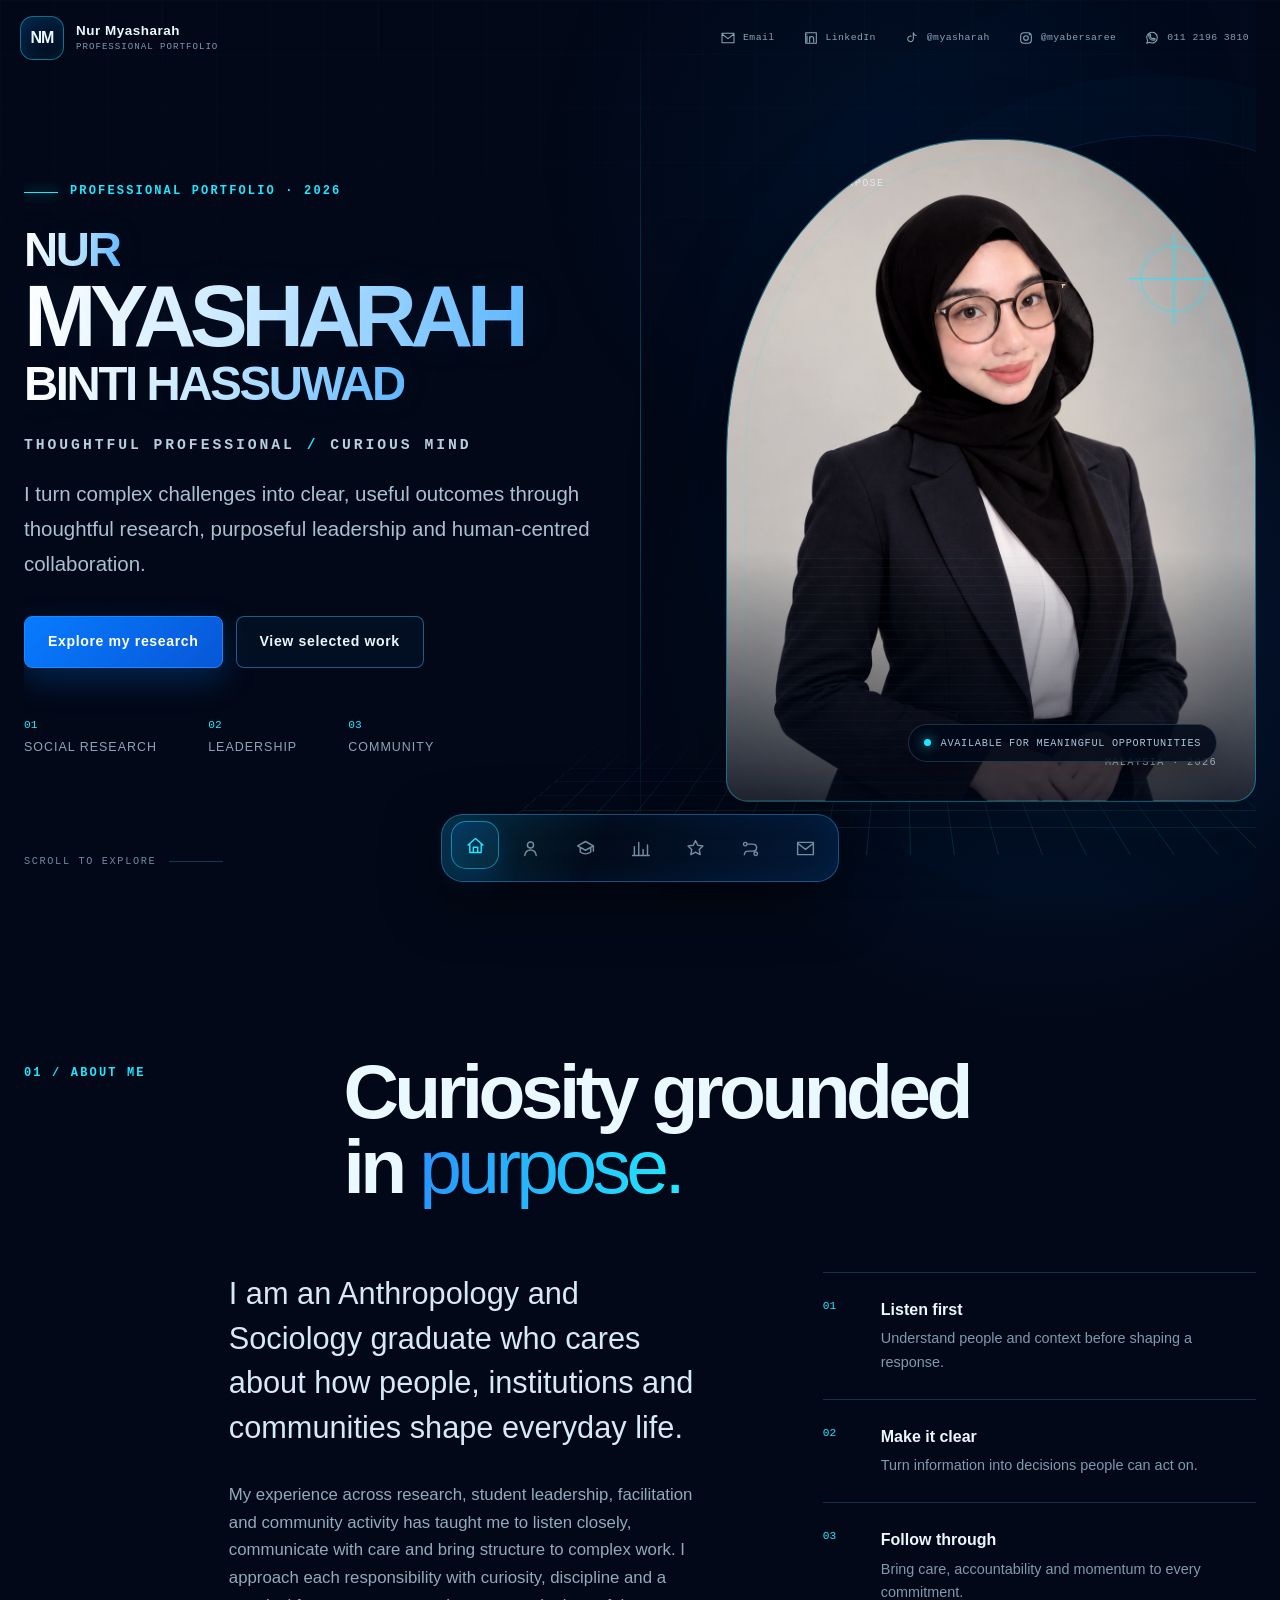
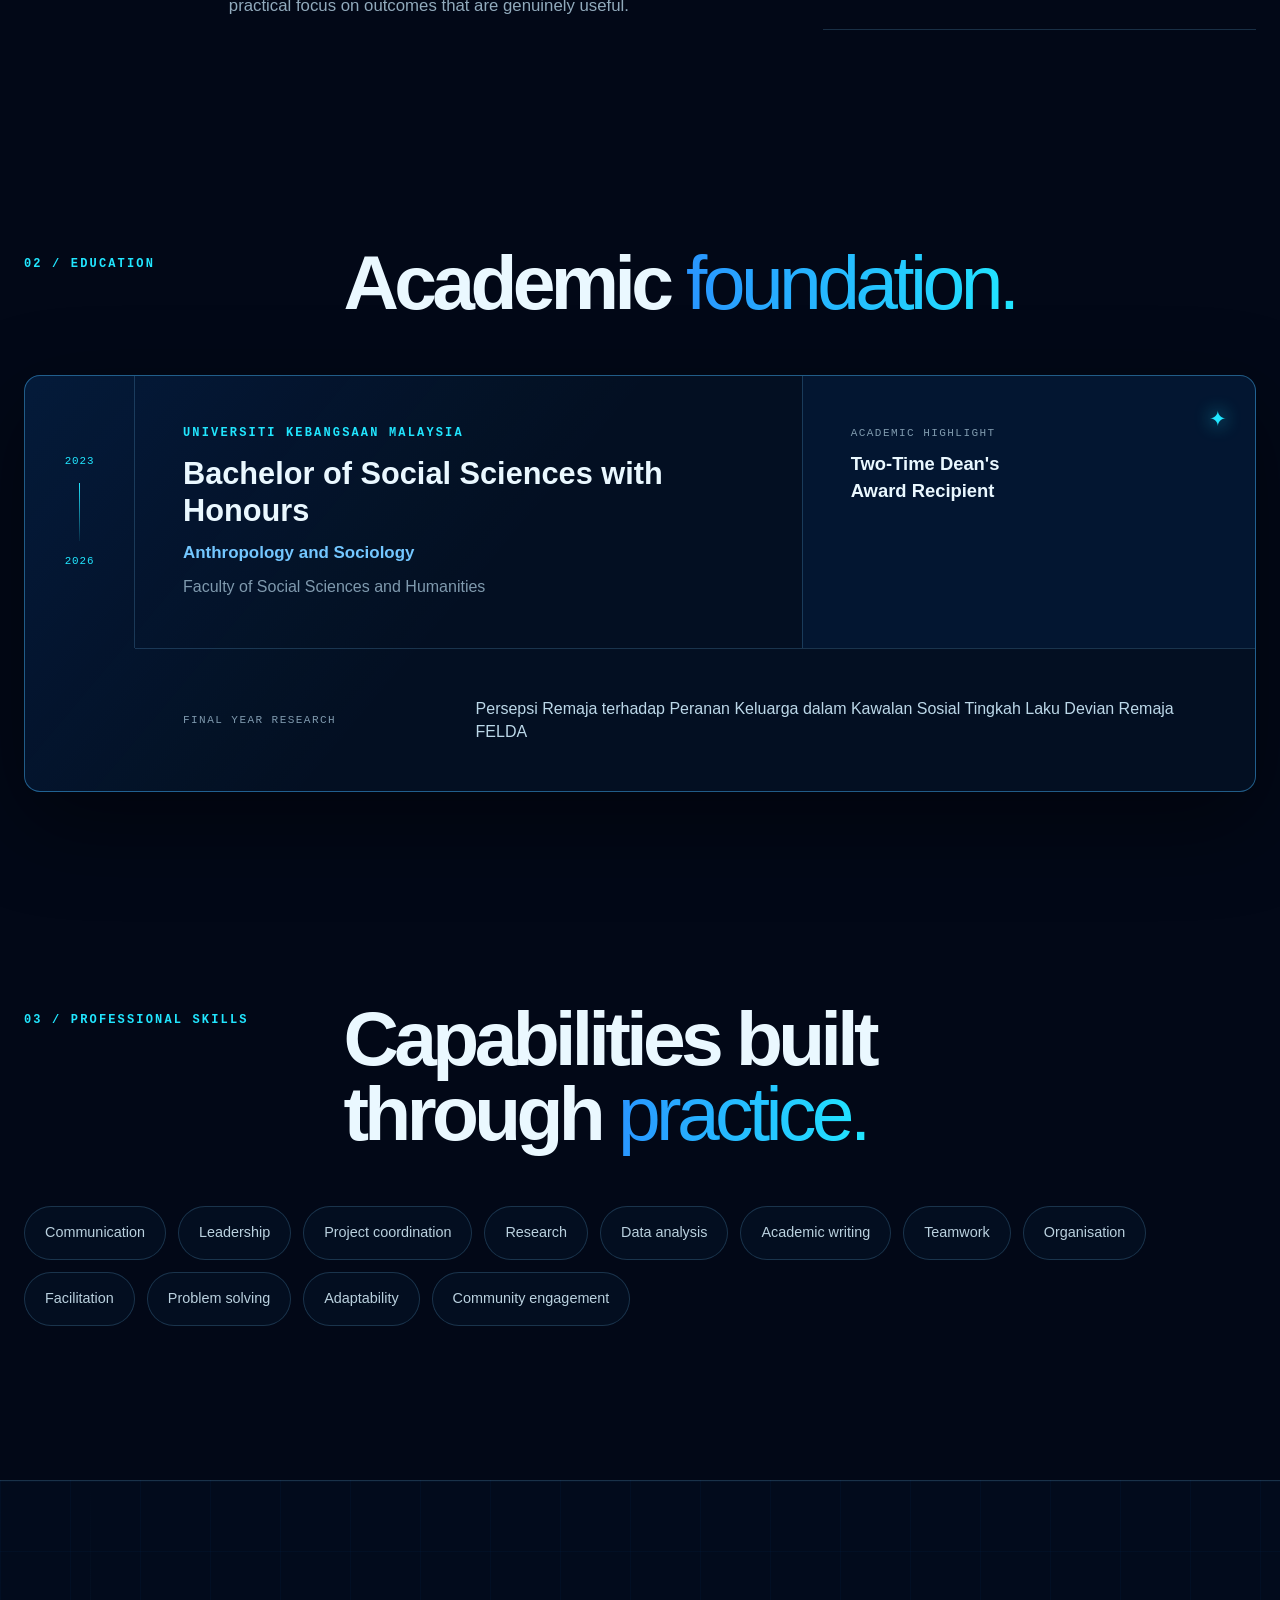
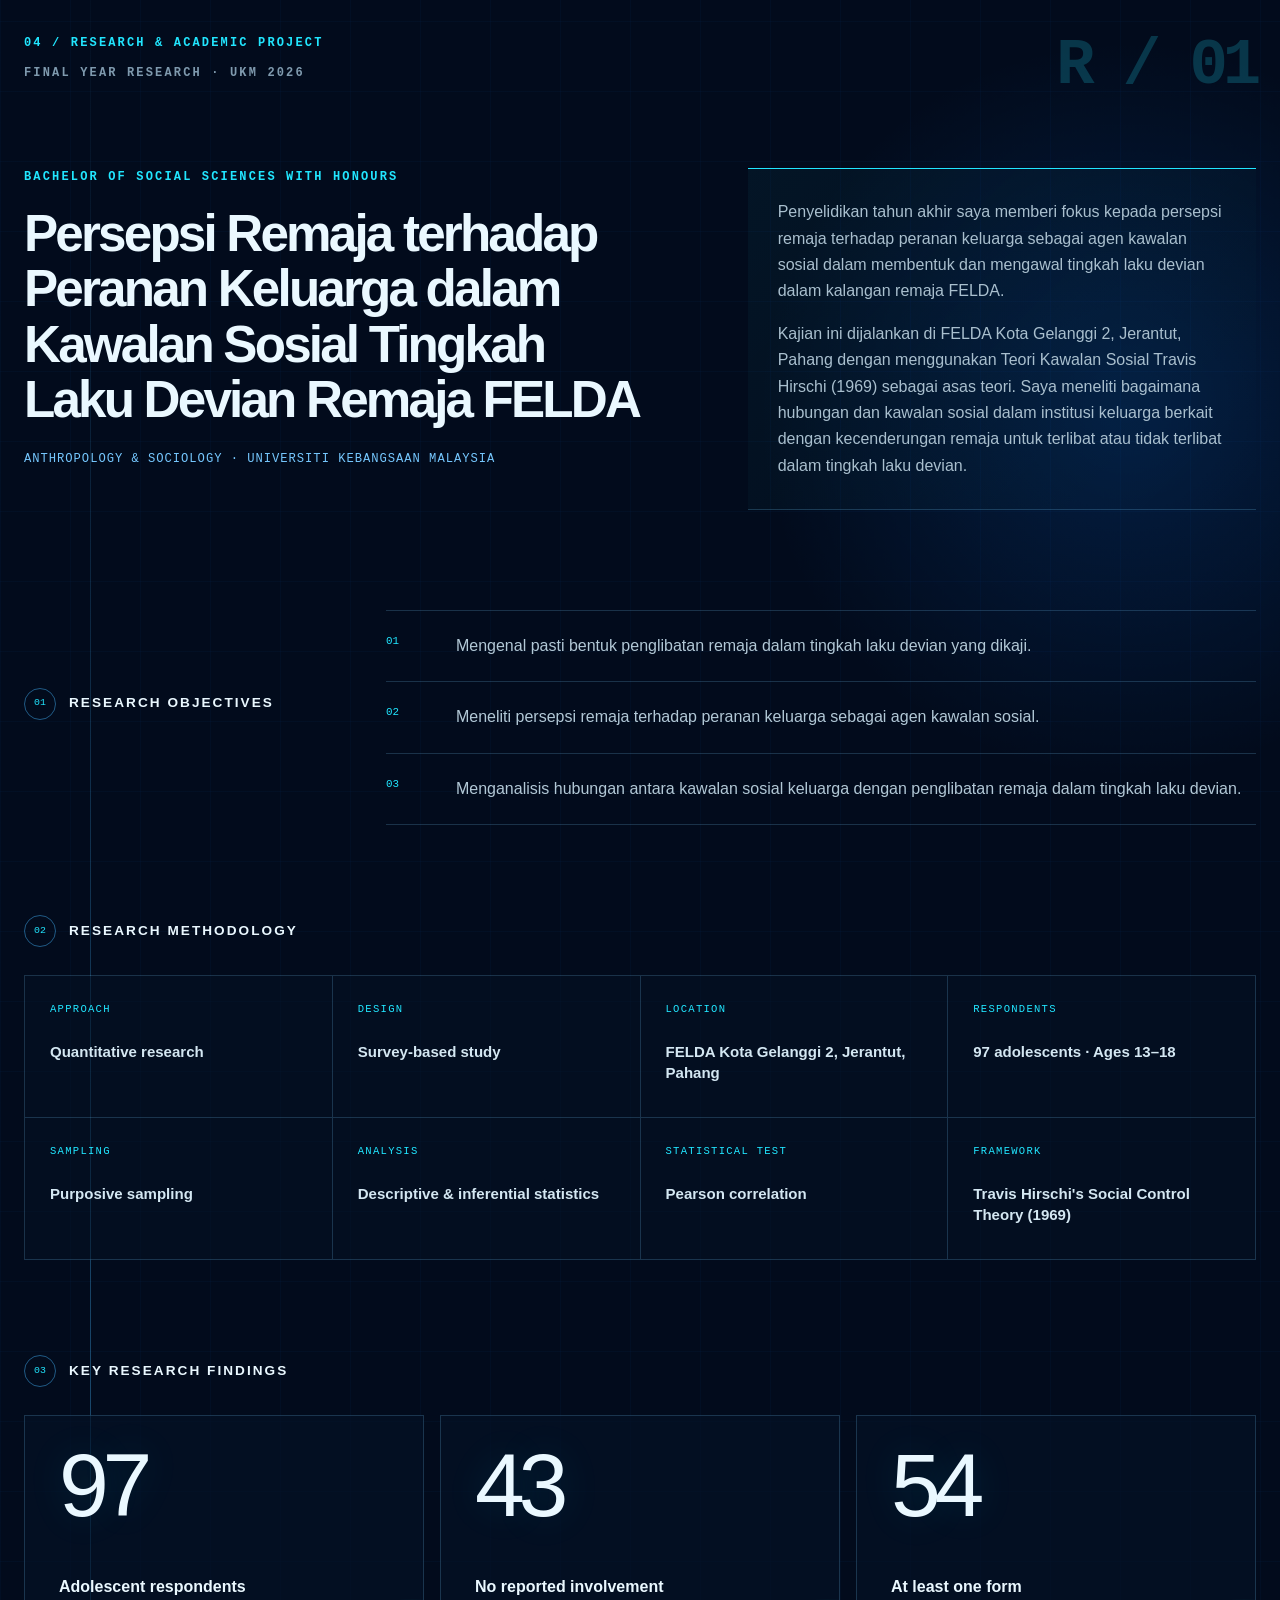
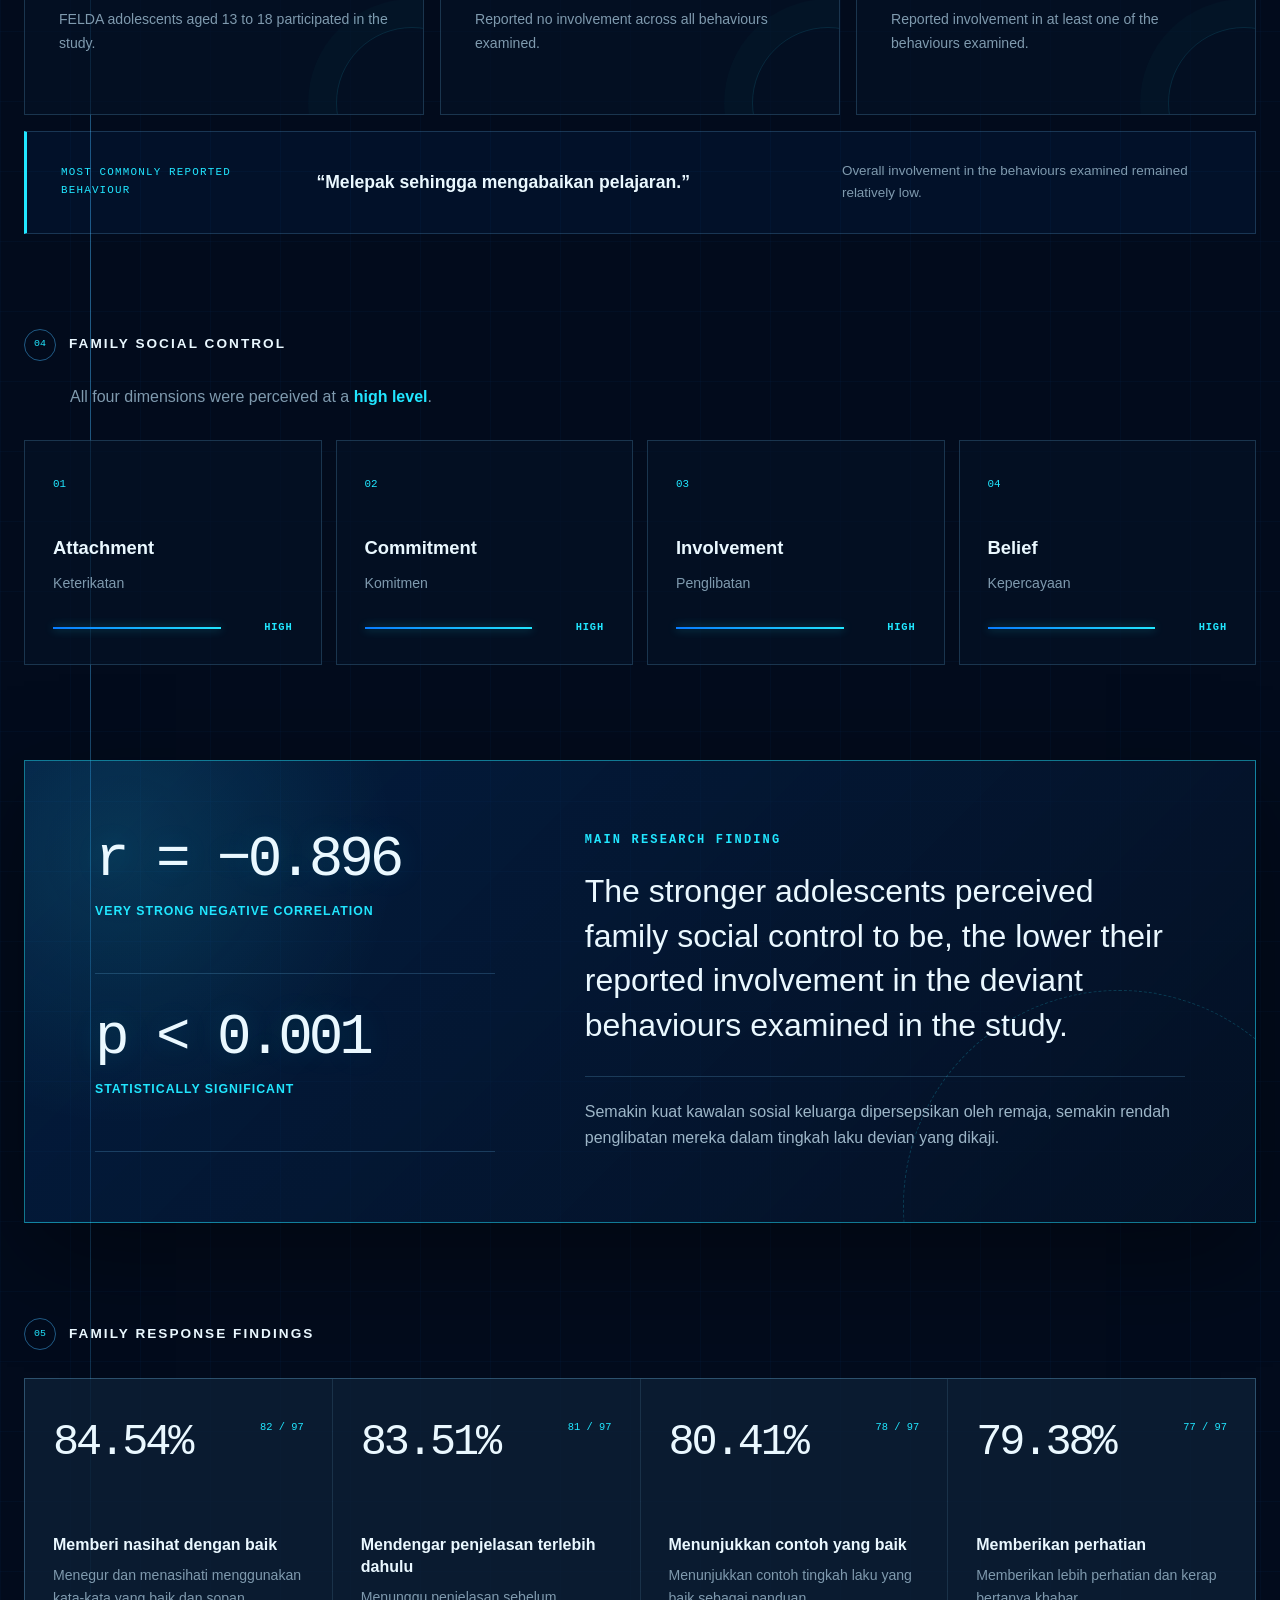
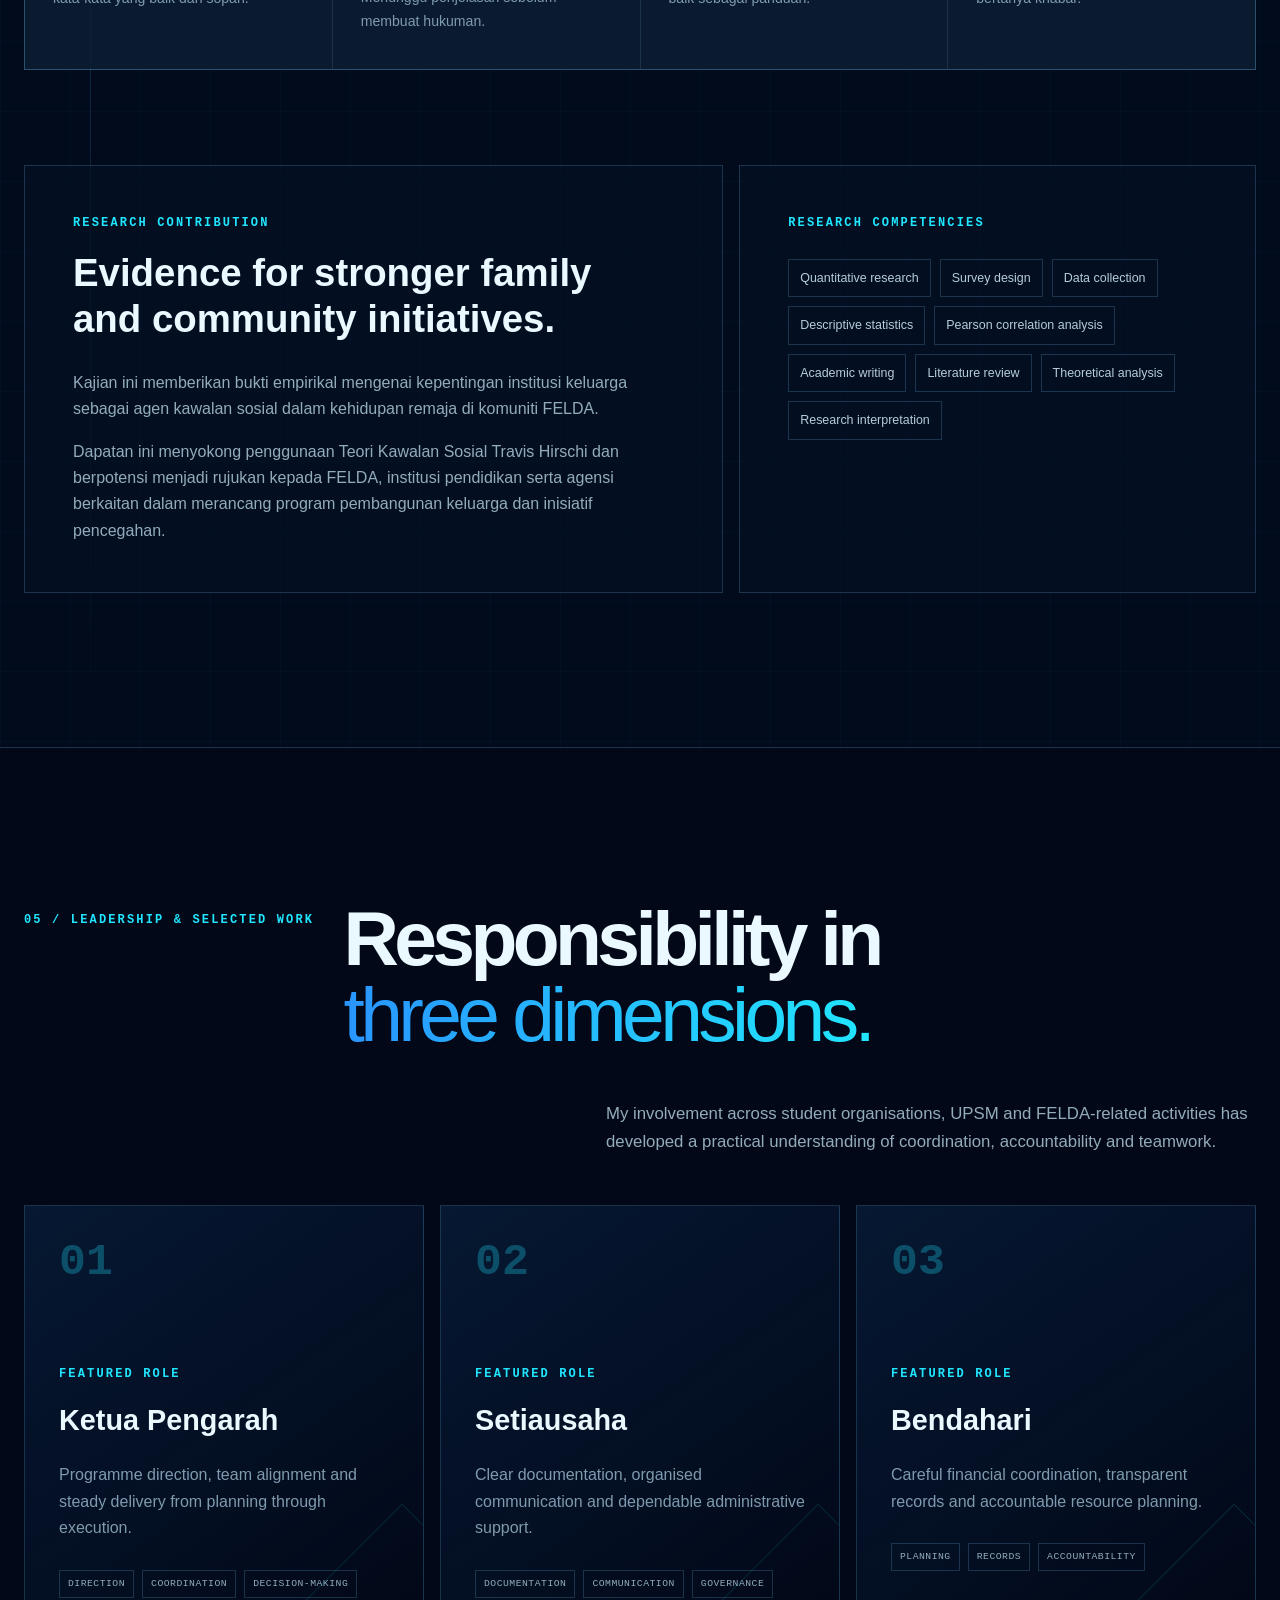
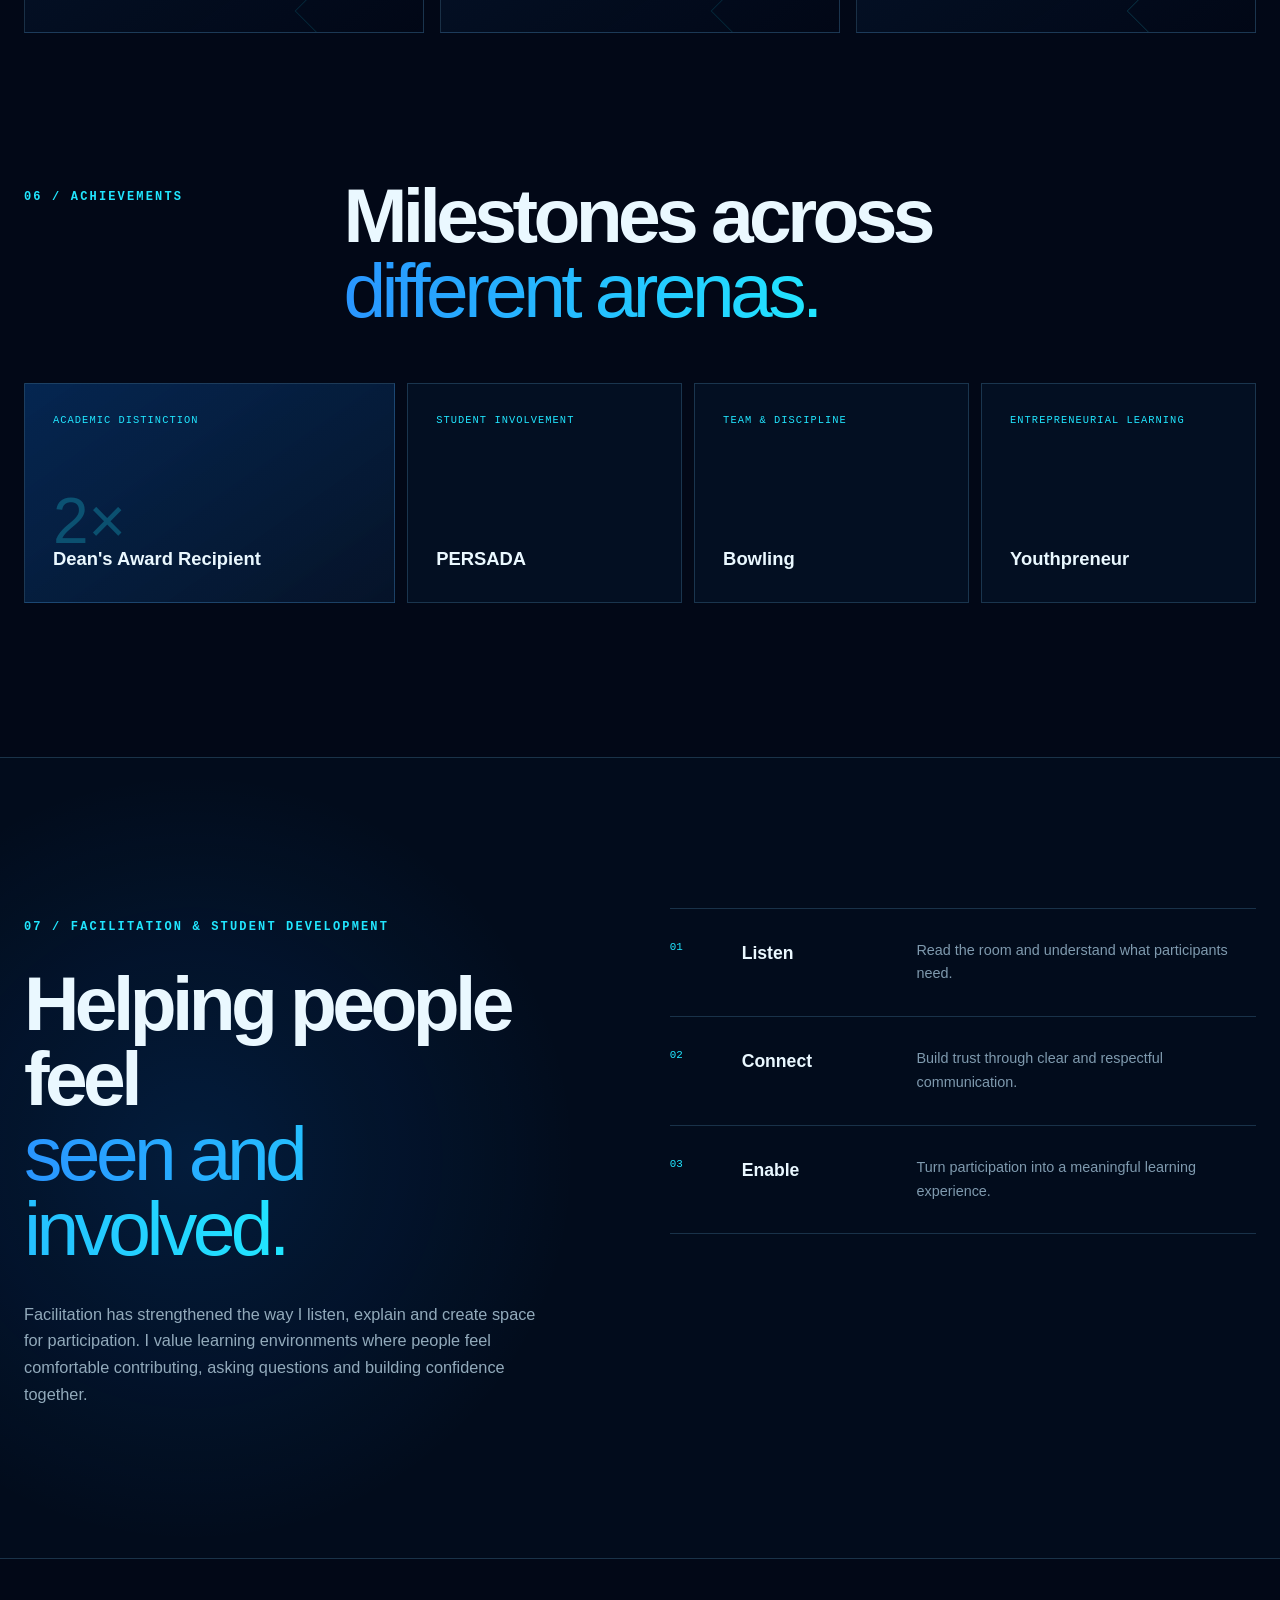
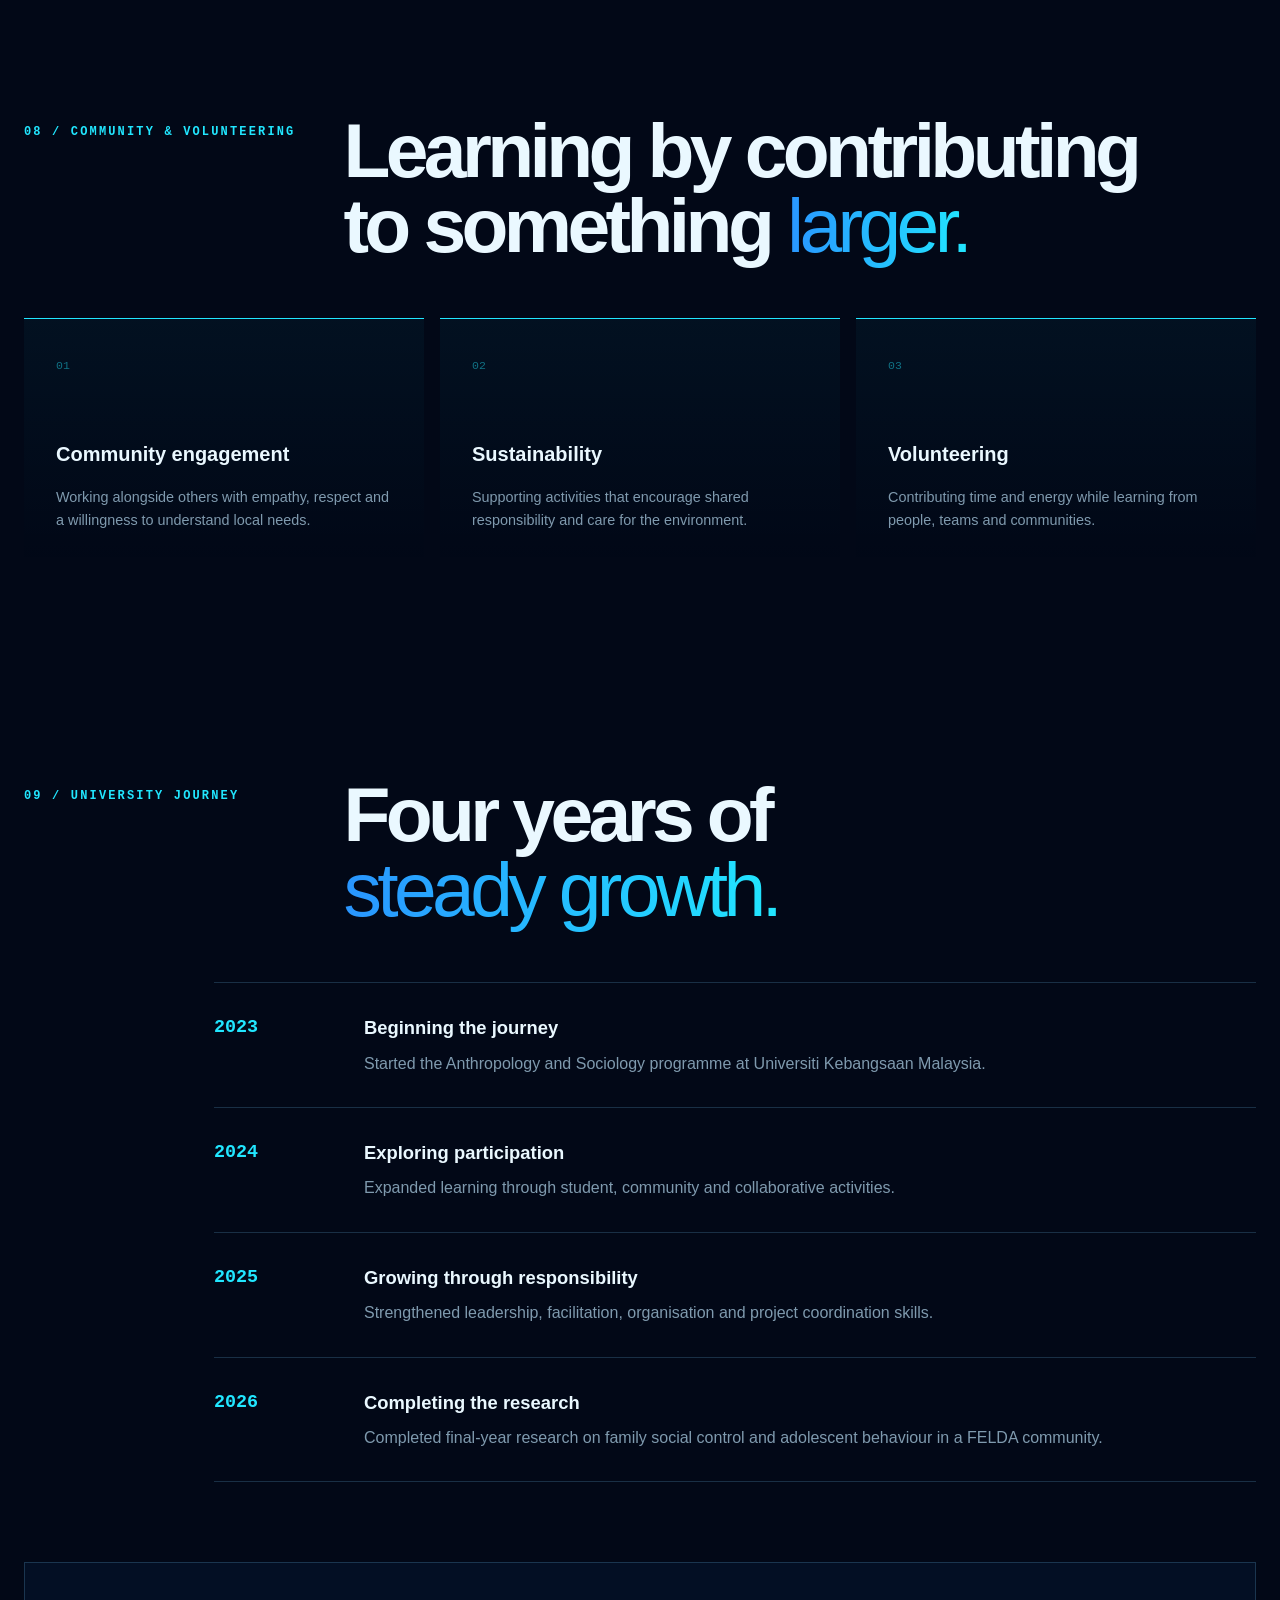
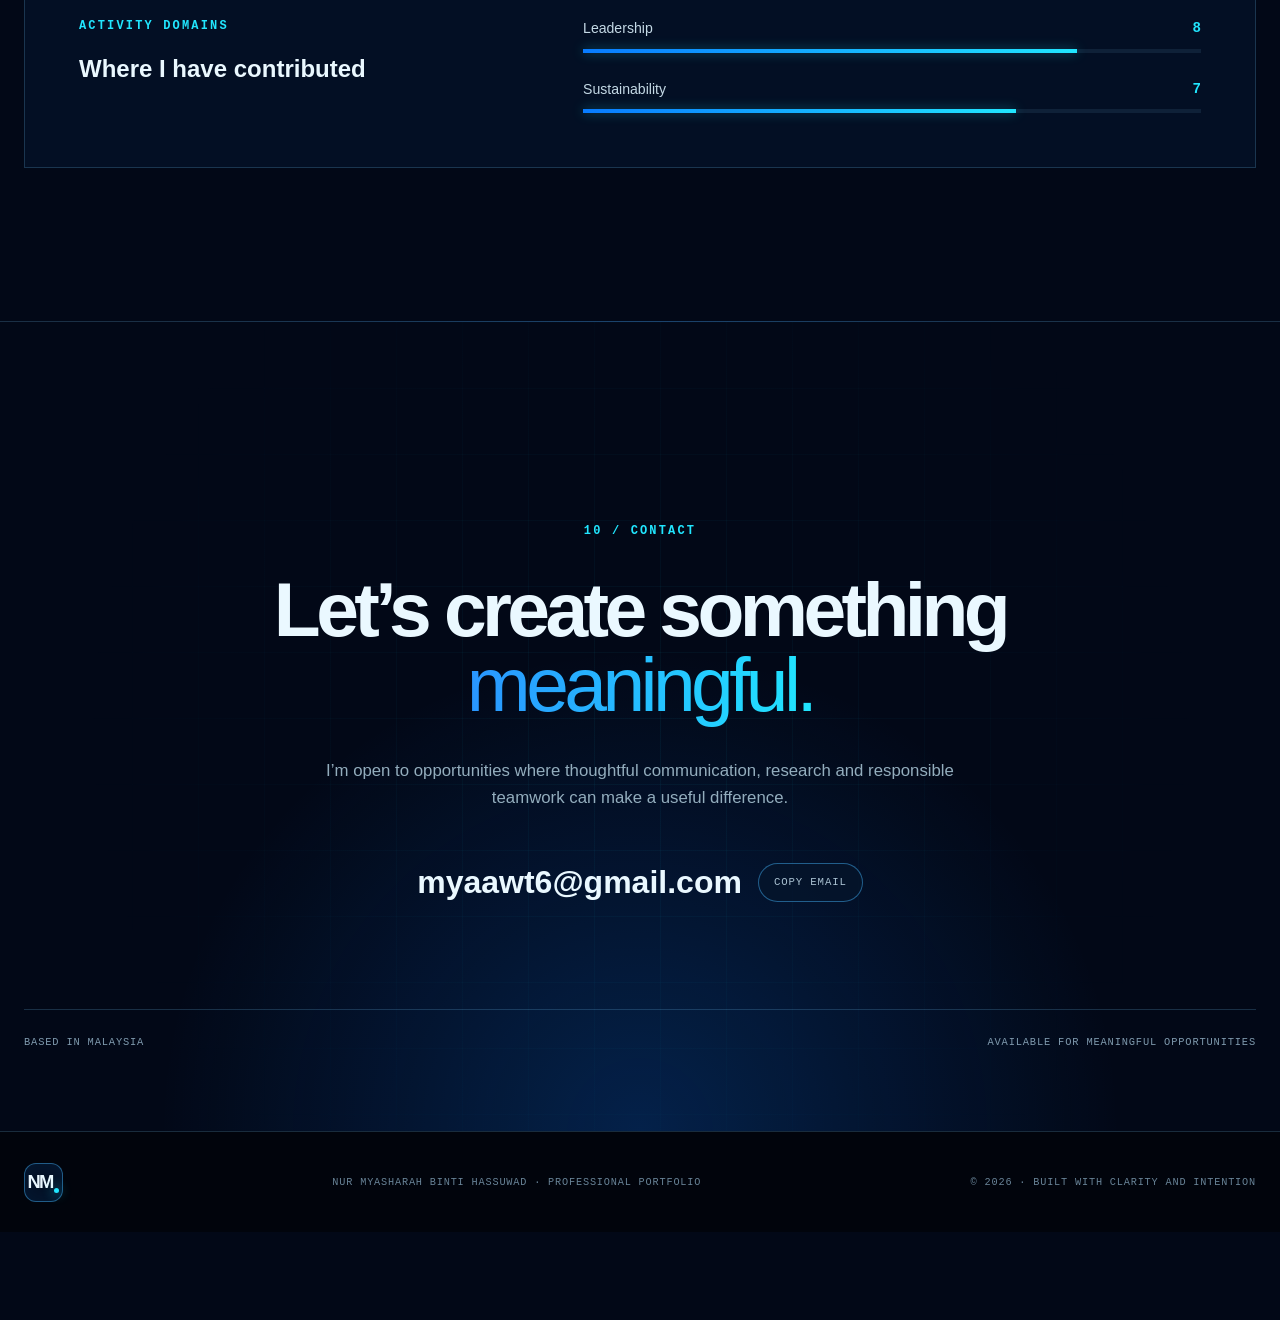
==== index.html @ 61690966 "Add full profile identity and icon navigation" ====
<!doctype html>
<html lang="en">
  <head>
    <meta charset="utf-8" />
    <meta name="viewport" content="width=device-width, initial-scale=1" />
    <meta name="theme-color" content="#020817" />
    <meta
      name="description"
      content="Nur Myasharah Binti Hassuwad's professional portfolio — leadership, social research, community work and academic development at Universiti Kebangsaan Malaysia."
    />
    <meta property="og:title" content="Nur Myasharah Binti Hassuwad — Professional Portfolio" />
    <meta
      property="og:description"
      content="A portfolio of leadership, research, facilitation and community engagement."
    />
    <link
      rel="icon"
      type="image/svg+xml"
      href="data:image/svg+xml,%3Csvg xmlns='http://www.w3.org/2000/svg' viewBox='0 0 64 64'%3E%3Crect width='64' height='64' rx='14' fill='%23020817'/%3E%3Cpath d='M13 45V19h8l11 14 11-14h8v26h-9V32L32 44 22 32v13z' fill='%23eaf8ff'/%3E%3Ccircle cx='53' cy='49' r='4' fill='%2321e6ff'/%3E%3C/svg%3E"
    />
    <link rel="preload" href="assets/profile-myasharah.png" as="image" />
    <link rel="stylesheet" href="styles.css" />
    <script src="script.js" defer></script>
    <title>Nur Myasharah Binti Hassuwad — Professional Portfolio</title>
  </head>
  <body>
    <a class="skip-link" href="#main">Skip to content</a>

    <div class="page-progress" aria-hidden="true"><span id="page-progress-bar"></span></div>

    <header class="site-header" id="top">
      <div class="topbar-shell">
        <a class="topbar-identity" href="#home" aria-label="Nur Myasharah Binti Hassuwad, back to home">
          <span class="identity-mark">NM</span>
          <span class="identity-copy"><strong>Nur Myasharah</strong><small>Professional portfolio</small></span>
        </a>

        <div class="social-bar" aria-label="Social media and contact links">
          <a href="mailto:myaawt6@gmail.com" aria-label="Email Myasharah">
            <svg viewBox="0 0 24 24" aria-hidden="true"><path d="M3 5h18v14H3zM3 6l9 7 9-7" /></svg>
            <span>Email</span>
          </a>
          <a href="https://www.linkedin.com/in/myasharahhasshuwad?utm_source=share_via&amp;utm_content=profile&amp;utm_medium=member_android" target="_blank" rel="noreferrer" aria-label="Myasharah on LinkedIn">
            <svg viewBox="0 0 24 24" aria-hidden="true"><path d="M6 9v9M6 6.5v.01M10 18v-5c0-2 1.2-3.2 3-3.2s3 1.2 3 3.2v5M10 10v8M4 4h16v16H4z" /></svg>
            <span>LinkedIn</span>
          </a>
          <a href="https://www.tiktok.com/@myasharah" target="_blank" rel="noreferrer" aria-label="Myasharah on TikTok">
            <svg viewBox="0 0 24 24" aria-hidden="true"><path d="M14 4v9.3a4.2 4.2 0 1 1-3.4-4.1M14 4c.5 2.6 2 4 4.5 4.5" /></svg>
            <span>@myasharah</span>
          </a>
          <a href="https://www.instagram.com/myabersaree/" target="_blank" rel="noreferrer" aria-label="Myasharah on Instagram">
            <svg viewBox="0 0 24 24" aria-hidden="true"><rect x="4" y="4" width="16" height="16" rx="5" /><circle cx="12" cy="12" r="3.5" /><circle cx="17.5" cy="6.5" r=".7" /></svg>
            <span>@myabersaree</span>
          </a>
          <a href="https://wa.me/601121963810" target="_blank" rel="noreferrer" aria-label="WhatsApp Myasharah at 011 2196 3810">
            <svg viewBox="0 0 24 24" aria-hidden="true"><path d="M20 11.5a8 8 0 0 1-11.8 7L4 20l1.5-4A8 8 0 1 1 20 11.5z" /><path d="M9 8.5c.5 2.5 2 4 4.5 5l1.2-1.1 1.8.8c.2.1.3.4.2.6-.4 1.1-1.3 1.7-2.5 1.7-3.8-.2-7-3.4-7.2-7.2 0-1.2.6-2.1 1.7-2.5.2-.1.5 0 .6.2l.8 1.8L9 8.5z" /></svg>
            <span>011 2196 3810</span>
          </a>
        </div>
      </div>
    </header>

    <main id="main">
      <section class="hero section-shell" id="home" aria-labelledby="hero-title">
        <div class="hero-grid" aria-hidden="true"></div>
        <div class="hero-orbit orbit-one" aria-hidden="true"></div>
        <div class="hero-orbit orbit-two" aria-hidden="true"></div>

        <div class="hero-copy reveal">
          <p class="eyebrow"><span></span> Professional portfolio · 2026</p>
          <h1 class="hero-name" id="hero-title" aria-label="Nur Myasharah Binti Hassuwad">
            <span class="name-secondary">NUR</span>
            <span class="name-primary">MYASHARAH</span>
            <span class="name-secondary">BINTI HASSUWAD</span>
          </h1>
          <p class="hero-role">Thoughtful professional <b>/</b> curious mind</p>
          <p class="hero-intro">
            I turn complex challenges into clear, useful outcomes through thoughtful research,
            purposeful leadership and human-centred collaboration.
          </p>
          <div class="hero-actions">
            <a class="button button-primary" href="#research">Explore my research</a>
            <a class="button button-quiet" href="#leadership">View selected work</a>
          </div>
          <dl class="hero-signals" aria-label="Portfolio focus">
            <div><dt>01</dt><dd>Social research</dd></div>
            <div><dt>02</dt><dd>Leadership</dd></div>
            <div><dt>03</dt><dd>Community</dd></div>
          </dl>
        </div>

        <div class="hero-visual reveal">
          <div class="visual-frame profile-frame">
            <div class="visual-crosshair" aria-hidden="true"></div>
            <img
              src="assets/profile-myasharah.png"
              alt="Professional portrait of Nur Myasharah Binti Hassuwad wearing a black hijab and navy blazer"
              width="1120"
              height="1400"
            />
            <span class="visual-label label-top">People / Purpose</span>
            <span class="visual-label label-bottom">Malaysia · 2026</span>
          </div>
          <div class="status-chip"><span aria-hidden="true"></span> Available for meaningful opportunities</div>
        </div>

        <a class="scroll-cue" href="#about" aria-label="Scroll to About">
          <span>Scroll to explore</span><i aria-hidden="true"></i>
        </a>
      </section>

      <section class="section-shell about-section" id="about" aria-labelledby="about-title">
        <header class="section-heading reveal">
          <p class="section-index">01 / About me</p>
          <h2 id="about-title">Curiosity grounded<br />in <em>purpose.</em></h2>
        </header>

        <div class="about-layout">
          <div class="about-statement reveal">
            <p class="lead">
              I am an Anthropology and Sociology graduate who cares about how people, institutions
              and communities shape everyday life.
            </p>
            <p>
              My experience across research, student leadership, facilitation and community activity
              has taught me to listen closely, communicate with care and bring structure to complex
              work. I approach each responsibility with curiosity, discipline and a practical focus on
              outcomes that are genuinely useful.
            </p>
          </div>
          <aside class="principles reveal" aria-label="Working principles">
            <article><span>01</span><div><h3>Listen first</h3><p>Understand people and context before shaping a response.</p></div></article>
            <article><span>02</span><div><h3>Make it clear</h3><p>Turn information into decisions people can act on.</p></div></article>
            <article><span>03</span><div><h3>Follow through</h3><p>Bring care, accountability and momentum to every commitment.</p></div></article>
          </aside>
        </div>
      </section>

      <section class="section-shell education-section" id="education" aria-labelledby="education-title">
        <header class="section-heading compact reveal">
          <p class="section-index">02 / Education</p>
          <h2 id="education-title">Academic <em>foundation.</em></h2>
        </header>

        <article class="education-card reveal">
          <div class="education-year"><span>2023</span><i></i><span>2026</span></div>
          <div class="education-main">
            <p class="card-kicker">Universiti Kebangsaan Malaysia</p>
            <h3>Bachelor of Social Sciences with Honours</h3>
            <p class="degree-focus">Anthropology and Sociology</p>
            <p>Faculty of Social Sciences and Humanities</p>
          </div>
          <div class="education-highlight">
            <span class="award-icon" aria-hidden="true">✦</span>
            <p>Academic highlight</p>
            <strong>Two-Time Dean's<br />Award Recipient</strong>
          </div>
          <div class="education-research">
            <p>Final year research</p>
            <a href="#research">Persepsi Remaja terhadap Peranan Keluarga dalam Kawalan Sosial Tingkah Laku Devian Remaja FELDA</a>
          </div>
        </article>
      </section>

      <section class="section-shell skills-section" id="skills" aria-labelledby="skills-title">
        <header class="section-heading compact reveal">
          <p class="section-index">03 / Professional skills</p>
          <h2 id="skills-title">Capabilities built<br />through <em>practice.</em></h2>
        </header>

        <div class="skill-cloud reveal" aria-label="Professional skills">
          <span>Communication</span><span>Leadership</span><span>Project coordination</span>
          <span>Research</span><span>Data analysis</span><span>Academic writing</span>
          <span>Teamwork</span><span>Organisation</span><span>Facilitation</span>
          <span>Problem solving</span><span>Adaptability</span><span>Community engagement</span>
        </div>
      </section>

      <section class="research-section" id="research" aria-labelledby="research-title">
        <div class="section-shell">
          <header class="research-header reveal">
            <div>
              <p class="section-index">04 / Research &amp; academic project</p>
              <p class="research-type">Final Year Research · UKM 2026</p>
            </div>
            <span class="research-code" aria-hidden="true">R / 01</span>
          </header>

          <div class="research-hero">
            <div class="research-title-block reveal">
              <p class="card-kicker">Bachelor of Social Sciences with Honours</p>
              <h2 id="research-title">Persepsi Remaja terhadap Peranan Keluarga dalam Kawalan Sosial Tingkah Laku Devian Remaja FELDA</h2>
              <p class="research-meta">Anthropology &amp; Sociology · Universiti Kebangsaan Malaysia</p>
            </div>
            <div class="research-summary reveal" lang="ms">
              <p>
                Penyelidikan tahun akhir saya memberi fokus kepada persepsi remaja terhadap peranan
                keluarga sebagai agen kawalan sosial dalam membentuk dan mengawal tingkah laku devian
                dalam kalangan remaja FELDA.
              </p>
              <p>
                Kajian ini dijalankan di FELDA Kota Gelanggi 2, Jerantut, Pahang dengan menggunakan
                Teori Kawalan Sosial Travis Hirschi (1969) sebagai asas teori. Saya meneliti bagaimana
                hubungan dan kawalan sosial dalam institusi keluarga berkait dengan kecenderungan
                remaja untuk terlibat atau tidak terlibat dalam tingkah laku devian.
              </p>
            </div>
          </div>

          <div class="research-objectives reveal">
            <div class="subsection-label"><span>01</span><h3>Research objectives</h3></div>
            <ol>
              <li><span>01</span><p>Mengenal pasti bentuk penglibatan remaja dalam tingkah laku devian yang dikaji.</p></li>
              <li><span>02</span><p>Meneliti persepsi remaja terhadap peranan keluarga sebagai agen kawalan sosial.</p></li>
              <li><span>03</span><p>Menganalisis hubungan antara kawalan sosial keluarga dengan penglibatan remaja dalam tingkah laku devian.</p></li>
            </ol>
          </div>

          <div class="methodology reveal">
            <div class="subsection-label"><span>02</span><h3>Research methodology</h3></div>
            <dl class="method-grid">
              <div><dt>Approach</dt><dd>Quantitative research</dd></div>
              <div><dt>Design</dt><dd>Survey-based study</dd></div>
              <div><dt>Location</dt><dd>FELDA Kota Gelanggi 2, Jerantut, Pahang</dd></div>
              <div><dt>Respondents</dt><dd>97 adolescents · Ages 13–18</dd></div>
              <div><dt>Sampling</dt><dd>Purposive sampling</dd></div>
              <div><dt>Analysis</dt><dd>Descriptive &amp; inferential statistics</dd></div>
              <div><dt>Statistical test</dt><dd>Pearson correlation</dd></div>
              <div><dt>Framework</dt><dd>Travis Hirschi's Social Control Theory (1969)</dd></div>
            </dl>
          </div>

          <div class="key-findings">
            <div class="subsection-label reveal"><span>03</span><h3>Key research findings</h3></div>
            <div class="stat-grid">
              <article class="stat-card reveal"><strong>97</strong><h4>Adolescent respondents</h4><p>FELDA adolescents aged 13 to 18 participated in the study.</p></article>
              <article class="stat-card reveal"><strong>43</strong><h4>No reported involvement</h4><p>Reported no involvement across all behaviours examined.</p></article>
              <article class="stat-card reveal"><strong>54</strong><h4>At least one form</h4><p>Reported involvement in at least one of the behaviours examined.</p></article>
            </div>
            <aside class="behaviour-note reveal">
              <p>Most commonly reported behaviour</p>
              <strong lang="ms">“Melepak sehingga mengabaikan pelajaran.”</strong>
              <span>Overall involvement in the behaviours examined remained relatively low.</span>
            </aside>
          </div>

          <div class="control-model">
            <div class="subsection-label reveal"><span>04</span><h3>Family social control</h3></div>
            <p class="control-intro reveal">All four dimensions were perceived at a <strong>high level</strong>.</p>
            <div class="dimension-grid">
              <article class="dimension-card reveal"><span>01</span><h4>Attachment</h4><p>Keterikatan</p><div><i></i><b>High</b></div></article>
              <article class="dimension-card reveal"><span>02</span><h4>Commitment</h4><p>Komitmen</p><div><i></i><b>High</b></div></article>
              <article class="dimension-card reveal"><span>03</span><h4>Involvement</h4><p>Penglibatan</p><div><i></i><b>High</b></div></article>
              <article class="dimension-card reveal"><span>04</span><h4>Belief</h4><p>Kepercayaan</p><div><i></i><b>High</b></div></article>
            </div>
          </div>

          <article class="hero-finding reveal">
            <div class="finding-values">
              <div><strong>r = −0.896</strong><span>Very strong negative correlation</span></div>
              <div><strong>p &lt; 0.001</strong><span>Statistically significant</span></div>
            </div>
            <div class="finding-copy">
              <p class="card-kicker">Main research finding</p>
              <blockquote>The stronger adolescents perceived family social control to be, the lower their reported involvement in the deviant behaviours examined in the study.</blockquote>
              <p lang="ms">Semakin kuat kawalan sosial keluarga dipersepsikan oleh remaja, semakin rendah penglibatan mereka dalam tingkah laku devian yang dikaji.</p>
            </div>
          </article>

          <div class="family-response">
            <div class="subsection-label reveal"><span>05</span><h3>Family response findings</h3></div>
            <div class="response-grid">
              <article class="response-card reveal"><strong>84.54%</strong><span>82 / 97</span><h4>Memberi nasihat dengan baik</h4><p>Menegur dan menasihati menggunakan kata-kata yang baik dan sopan.</p></article>
              <article class="response-card reveal"><strong>83.51%</strong><span>81 / 97</span><h4>Mendengar penjelasan terlebih dahulu</h4><p>Menunggu penjelasan sebelum membuat hukuman.</p></article>
              <article class="response-card reveal"><strong>80.41%</strong><span>78 / 97</span><h4>Menunjukkan contoh yang baik</h4><p>Menunjukkan contoh tingkah laku yang baik sebagai panduan.</p></article>
              <article class="response-card reveal"><strong>79.38%</strong><span>77 / 97</span><h4>Memberikan perhatian</h4><p>Memberikan lebih perhatian dan kerap bertanya khabar.</p></article>
            </div>
          </div>

          <div class="research-close">
            <article class="contribution reveal">
              <p class="card-kicker">Research contribution</p>
              <h3>Evidence for stronger family and community initiatives.</h3>
              <p>Kajian ini memberikan bukti empirikal mengenai kepentingan institusi keluarga sebagai agen kawalan sosial dalam kehidupan remaja di komuniti FELDA.</p>
              <p>Dapatan ini menyokong penggunaan Teori Kawalan Sosial Travis Hirschi dan berpotensi menjadi rujukan kepada FELDA, institusi pendidikan serta agensi berkaitan dalam merancang program pembangunan keluarga dan inisiatif pencegahan.</p>
            </article>
            <article class="competencies reveal">
              <p class="card-kicker">Research competencies</p>
              <ul>
                <li>Quantitative research</li><li>Survey design</li><li>Data collection</li>
                <li>Descriptive statistics</li><li>Pearson correlation analysis</li>
                <li>Academic writing</li><li>Literature review</li><li>Theoretical analysis</li>
                <li>Research interpretation</li>
              </ul>
            </article>
          </div>
        </div>
      </section>

      <section class="section-shell leadership-section" id="leadership" aria-labelledby="leadership-title">
        <header class="section-heading reveal">
          <p class="section-index">05 / Leadership &amp; selected work</p>
          <h2 id="leadership-title">Responsibility in<br /><em>three dimensions.</em></h2>
        </header>

        <div class="role-intro reveal">
          <p>My involvement across student organisations, UPSM and FELDA-related activities has developed a practical understanding of coordination, accountability and teamwork.</p>
        </div>

        <div class="role-grid">
          <article class="role-card reveal">
            <span class="role-number">01</span><p class="card-kicker">Featured role</p><h3>Ketua Pengarah</h3>
            <p>Programme direction, team alignment and steady delivery from planning through execution.</p>
            <ul><li>Direction</li><li>Coordination</li><li>Decision-making</li></ul>
          </article>
          <article class="role-card reveal">
            <span class="role-number">02</span><p class="card-kicker">Featured role</p><h3>Setiausaha</h3>
            <p>Clear documentation, organised communication and dependable administrative support.</p>
            <ul><li>Documentation</li><li>Communication</li><li>Governance</li></ul>
          </article>
          <article class="role-card reveal">
            <span class="role-number">03</span><p class="card-kicker">Featured role</p><h3>Bendahari</h3>
            <p>Careful financial coordination, transparent records and accountable resource planning.</p>
            <ul><li>Planning</li><li>Records</li><li>Accountability</li></ul>
          </article>
        </div>
      </section>

      <section class="section-shell achievements-section" id="achievements" aria-labelledby="achievements-title">
        <header class="section-heading compact reveal">
          <p class="section-index">06 / Achievements</p>
          <h2 id="achievements-title">Milestones across<br /><em>different arenas.</em></h2>
        </header>
        <div class="achievement-grid">
          <article class="achievement-card feature reveal"><span>Academic distinction</span><strong>2×</strong><h3>Dean's Award Recipient</h3></article>
          <article class="achievement-card reveal"><span>Student involvement</span><h3>PERSADA</h3></article>
          <article class="achievement-card reveal"><span>Team &amp; discipline</span><h3>Bowling</h3></article>
          <article class="achievement-card reveal"><span>Entrepreneurial learning</span><h3>Youthpreneur</h3></article>
        </div>
      </section>

      <section class="development-section" id="development" aria-labelledby="development-title">
        <div class="section-shell development-layout">
          <div class="development-copy reveal">
            <p class="section-index">07 / Facilitation &amp; student development</p>
            <h2 id="development-title">Helping people feel<br /><em>seen and involved.</em></h2>
            <p>Facilitation has strengthened the way I listen, explain and create space for participation. I value learning environments where people feel comfortable contributing, asking questions and building confidence together.</p>
          </div>
          <div class="development-system reveal" aria-label="Facilitation approach">
            <div><span>01</span><strong>Listen</strong><p>Read the room and understand what participants need.</p></div>
            <div><span>02</span><strong>Connect</strong><p>Build trust through clear and respectful communication.</p></div>
            <div><span>03</span><strong>Enable</strong><p>Turn participation into a meaningful learning experience.</p></div>
          </div>
        </div>
      </section>

      <section class="section-shell community-section" id="community" aria-labelledby="community-title">
        <header class="section-heading compact reveal">
          <p class="section-index">08 / Community &amp; volunteering</p>
          <h2 id="community-title">Learning by contributing<br />to something <em>larger.</em></h2>
        </header>
        <div class="community-grid">
          <article class="community-card reveal"><span aria-hidden="true">01</span><h3>Community engagement</h3><p>Working alongside others with empathy, respect and a willingness to understand local needs.</p></article>
          <article class="community-card reveal"><span aria-hidden="true">02</span><h3>Sustainability</h3><p>Supporting activities that encourage shared responsibility and care for the environment.</p></article>
          <article class="community-card reveal"><span aria-hidden="true">03</span><h3>Volunteering</h3><p>Contributing time and energy while learning from people, teams and communities.</p></article>
        </div>
      </section>

      <section class="section-shell journey-section" id="journey" aria-labelledby="journey-title">
        <header class="section-heading compact reveal">
          <p class="section-index">09 / University journey</p>
          <h2 id="journey-title">Four years of<br /><em>steady growth.</em></h2>
        </header>

        <ol class="journey-timeline">
          <li class="reveal"><time datetime="2023">2023</time><div><h3>Beginning the journey</h3><p>Started the Anthropology and Sociology programme at Universiti Kebangsaan Malaysia.</p></div></li>
          <li class="reveal"><time datetime="2024">2024</time><div><h3>Exploring participation</h3><p>Expanded learning through student, community and collaborative activities.</p></div></li>
          <li class="reveal"><time datetime="2025">2025</time><div><h3>Growing through responsibility</h3><p>Strengthened leadership, facilitation, organisation and project coordination skills.</p></div></li>
          <li class="reveal"><time datetime="2026">2026</time><div><h3>Completing the research</h3><p>Completed final-year research on family social control and adolescent behaviour in a FELDA community.</p></div></li>
        </ol>

        <div class="domains reveal" aria-labelledby="domains-title">
          <div><p class="card-kicker">Activity domains</p><h3 id="domains-title">Where I have contributed</h3></div>
          <dl>
            <div><dt><span>Leadership</span><b>8</b></dt><dd><i style="--domain-level: 80%"></i></dd></div>
            <div><dt><span>Sustainability</span><b>7</b></dt><dd><i style="--domain-level: 70%"></i></dd></div>
          </dl>
        </div>
      </section>

      <section class="contact-section" id="contact" aria-labelledby="contact-title">
        <div class="contact-grid" aria-hidden="true"></div>
        <div class="section-shell contact-inner reveal">
          <p class="section-index">10 / Contact</p>
          <h2 id="contact-title">Let’s create something<br /><em>meaningful.</em></h2>
          <p>I’m open to opportunities where thoughtful communication, research and responsible teamwork can make a useful difference.</p>
          <div class="contact-actions">
            <a class="email-link" href="mailto:myaawt6@gmail.com">myaawt6@gmail.com</a>
            <button class="copy-email" type="button" data-email="myaawt6@gmail.com" aria-live="polite">Copy email</button>
          </div>
          <div class="contact-footer">
            <span>Based in Malaysia</span><span>Available for meaningful opportunities</span>
          </div>
        </div>
      </section>
    </main>

    <nav class="icon-nav" id="site-nav" aria-label="Primary navigation">
      <a href="#home" aria-label="Home" data-label="Home">
        <svg viewBox="0 0 24 24" aria-hidden="true"><path d="M3.5 11.5 12 4l8.5 7.5M5.5 10v10h13V10M9.5 20v-6h5v6" /></svg>
      </a>
      <a href="#about" aria-label="About" data-label="About">
        <svg viewBox="0 0 24 24" aria-hidden="true"><circle cx="12" cy="8" r="3.5" /><path d="M5.5 20c.5-4.2 2.7-6.3 6.5-6.3s6 2.1 6.5 6.3" /></svg>
      </a>
      <a href="#education" aria-label="Education" data-label="Education">
        <svg viewBox="0 0 24 24" aria-hidden="true"><path d="m3 9 9-5 9 5-9 5-9-5zM6 11.5V16c3.5 2.5 8.5 2.5 12 0v-4.5M21 9v6" /></svg>
      </a>
      <a href="#research" aria-label="Research" data-label="Research">
        <svg viewBox="0 0 24 24" aria-hidden="true"><path d="M5 20V10M10 20V5M15 20v-7M20 20V8M3 20h19" /></svg>
      </a>
      <a href="#leadership" aria-label="Leadership" data-label="Leadership">
        <svg viewBox="0 0 24 24" aria-hidden="true"><path d="m12 3 2.6 5.3 5.9.8-4.2 4.1 1 5.8-5.3-2.8L6.7 19l1-5.8-4.2-4.1 5.9-.8L12 3z" /></svg>
      </a>
      <a href="#journey" aria-label="Journey" data-label="Journey">
        <svg viewBox="0 0 24 24" aria-hidden="true"><path d="M5 19c0-3 2-4 5-4h4c3 0 5-1 5-4s-2-4-5-4H9" /><circle cx="6" cy="7" r="2" /><circle cx="18" cy="18" r="2" /></svg>
      </a>
      <a href="#contact" aria-label="Contact" data-label="Contact">
        <svg viewBox="0 0 24 24" aria-hidden="true"><path d="M3 5h18v14H3zM3 6l9 7 9-7" /></svg>
      </a>
    </nav>

    <footer class="site-footer">
      <div class="section-shell">
        <a class="brand footer-brand" href="#home" aria-label="Nur Myasharah, back to top"><span>NM</span><i aria-hidden="true"></i></a>
        <p>Nur Myasharah Binti Hassuwad · Professional portfolio</p>
        <p>© <span id="year">2026</span> · Built with clarity and intention</p>
      </div>
    </footer>
  </body>
</html>
---- styles.css ----
:root {
  color-scheme: dark;
  --bg: #020817;
  --bg-deep: #01040c;
  --bg-soft: #06152b;
  --panel: rgba(6, 21, 43, 0.72);
  --panel-solid: #071a34;
  --line: rgba(120, 204, 255, 0.2);
  --line-strong: rgba(68, 184, 255, 0.46);
  --blue: #087bff;
  --blue-bright: #2995ff;
  --cyan: #21e6ff;
  --ice: #eaf8ff;
  --text: #c9dce9;
  --muted: #7f9aae;
  --shadow: 0 30px 90px rgba(0, 0, 0, 0.45);
  --sans: Inter, "Segoe UI", Arial, sans-serif;
  --display: "Arial Narrow", "Segoe UI", Arial, sans-serif;
  --mono: "Cascadia Mono", "SFMono-Regular", Consolas, monospace;
}

* {
  box-sizing: border-box;
}

html {
  scroll-behavior: smooth;
  scroll-padding-top: 84px;
}

body {
  min-width: 320px;
  margin: 0;
  overflow-x: hidden;
  background:
    radial-gradient(circle at 82% 5%, rgba(8, 123, 255, 0.15), transparent 25rem),
    radial-gradient(circle at 6% 38%, rgba(33, 230, 255, 0.055), transparent 28rem),
    var(--bg);
  color: var(--text);
  font-family: var(--sans);
  font-size: 1rem;
  line-height: 1.65;
  -webkit-font-smoothing: antialiased;
}

body::before {
  position: fixed;
  inset: 0;
  z-index: -2;
  background-image:
    linear-gradient(rgba(84, 182, 255, 0.022) 1px, transparent 1px),
    linear-gradient(90deg, rgba(84, 182, 255, 0.022) 1px, transparent 1px);
  background-size: 54px 54px;
  content: "";
  pointer-events: none;
  -webkit-mask-image: linear-gradient(to bottom, #000, transparent 78%);
  mask-image: linear-gradient(to bottom, #000, transparent 78%);
}

body::after {
  position: fixed;
  inset: 0;
  z-index: -1;
  background: radial-gradient(
    500px circle at var(--cursor-x, 70%) var(--cursor-y, 18%),
    rgba(8, 123, 255, 0.07),
    transparent 72%
  );
  content: "";
  pointer-events: none;
}

::selection {
  background: var(--cyan);
  color: var(--bg-deep);
}

img {
  display: block;
  max-width: 100%;
}

a {
  color: inherit;
  text-decoration: none;
}

button,
a {
  -webkit-tap-highlight-color: transparent;
}

button {
  color: inherit;
  font: inherit;
}

h1,
h2,
h3,
h4,
p,
dl,
dd,
blockquote {
  margin-top: 0;
}

:focus-visible {
  outline: 2px solid var(--cyan);
  outline-offset: 5px;
}

.skip-link {
  position: fixed;
  top: 12px;
  left: 12px;
  z-index: 200;
  transform: translateY(-160%);
  padding: 10px 16px;
  border: 1px solid var(--cyan);
  background: var(--bg-deep);
  color: var(--ice);
  font-weight: 700;
}

.skip-link:focus {
  transform: translateY(0);
}

.section-shell,
.nav-shell {
  width: min(1240px, calc(100% - 48px));
  margin-inline: auto;
}

.page-progress {
  position: fixed;
  top: 0;
  right: 0;
  left: 0;
  z-index: 300;
  height: 2px;
  background: transparent;
}

.page-progress span {
  display: block;
  width: 100%;
  height: 100%;
  transform: scaleX(0);
  transform-origin: left;
  background: linear-gradient(90deg, var(--blue), var(--cyan));
  box-shadow: 0 0 18px var(--cyan);
}

.site-header {
  position: fixed;
  top: 0;
  right: 0;
  left: 0;
  z-index: 100;
  border-bottom: 1px solid transparent;
  transition:
    background-color 220ms ease,
    border-color 220ms ease,
    box-shadow 220ms ease;
}

.site-header.is-scrolled {
  border-color: var(--line);
  background: rgba(2, 8, 23, 0.84);
  box-shadow: 0 12px 42px rgba(0, 0, 0, 0.25);
  backdrop-filter: blur(18px);
}

.nav-shell {
  display: flex;
  min-height: 76px;
  align-items: center;
  justify-content: space-between;
}

.brand {
  display: inline-flex;
  width: 46px;
  height: 46px;
  align-items: center;
  justify-content: center;
  gap: 2px;
  border: 1px solid var(--line-strong);
  border-radius: 12px;
  background: rgba(7, 26, 52, 0.6);
  box-shadow: inset 0 0 22px rgba(8, 123, 255, 0.08);
  color: var(--ice);
  font-family: var(--display);
  font-size: 1.45rem;
  font-weight: 900;
  letter-spacing: -0.08em;
}

.brand i {
  width: 5px;
  height: 5px;
  align-self: flex-end;
  margin-bottom: 11px;
  border-radius: 50%;
  background: var(--cyan);
  box-shadow: 0 0 12px var(--cyan);
}

.site-nav {
  display: flex;
  align-items: center;
  gap: clamp(20px, 2.9vw, 42px);
}

.site-nav a {
  position: relative;
  padding-block: 27px;
  color: #a5bdcd;
  font-family: var(--mono);
  font-size: 0.72rem;
  font-weight: 700;
  letter-spacing: 0.13em;
  text-transform: uppercase;
}

.site-nav a::after {
  position: absolute;
  right: 0;
  bottom: 18px;
  left: 0;
  height: 1px;
  transform: scaleX(0);
  background: var(--cyan);
  box-shadow: 0 0 10px var(--cyan);
  content: "";
  transition: transform 180ms ease;
}

.site-nav a:hover,
.site-nav a.is-active {
  color: var(--ice);
}

.site-nav a:hover::after,
.site-nav a.is-active::after {
  transform: scaleX(1);
}

.site-nav .nav-contact {
  padding: 10px 17px;
  border: 1px solid var(--line-strong);
  border-radius: 999px;
  color: var(--ice);
}

.site-nav .nav-contact::after {
  display: none;
}

.site-nav .nav-contact:hover {
  border-color: var(--cyan);
  background: rgba(33, 230, 255, 0.06);
}

.menu-toggle {
  display: none;
  border: 0;
  background: transparent;
}

.hero {
  position: relative;
  display: grid;
  overflow: hidden;
  overflow: clip;
  min-height: 100svh;
  grid-template-columns: minmax(0, 1.05fr) minmax(350px, 0.95fr);
  align-items: center;
  gap: clamp(30px, 5vw, 80px);
  padding-top: 130px;
  padding-bottom: 90px;
}

.hero::before,
.hero::after {
  position: absolute;
  z-index: -1;
  content: "";
  pointer-events: none;
}

.hero::before {
  top: 15%;
  right: -18%;
  width: 640px;
  height: 640px;
  border: 1px solid rgba(41, 149, 255, 0.16);
  border-radius: 50%;
  box-shadow:
    0 0 0 60px rgba(41, 149, 255, 0.018),
    0 0 0 150px rgba(41, 149, 255, 0.015);
}

.hero::after {
  top: 0;
  bottom: 0;
  left: 50%;
  width: 1px;
  background: linear-gradient(transparent, rgba(33, 230, 255, 0.3), transparent);
}

.hero-grid {
  position: absolute;
  right: -6vw;
  bottom: 5%;
  z-index: -1;
  width: 70%;
  height: 56%;
  transform: perspective(700px) rotateX(62deg);
  transform-origin: bottom;
  background-image:
    linear-gradient(rgba(33, 230, 255, 0.16) 1px, transparent 1px),
    linear-gradient(90deg, rgba(33, 230, 255, 0.16) 1px, transparent 1px);
  background-size: 44px 44px;
  -webkit-mask-image: linear-gradient(to top, #000 8%, transparent 78%);
  mask-image: linear-gradient(to top, #000 8%, transparent 78%);
}

.hero-orbit {
  position: absolute;
  z-index: -1;
  border: 1px dashed rgba(33, 230, 255, 0.23);
  border-radius: 50%;
  pointer-events: none;
}

.orbit-one {
  top: 21%;
  right: 4%;
  width: 430px;
  height: 430px;
  animation: orbit-spin 28s linear infinite;
}

.orbit-two {
  top: 26%;
  right: 9%;
  width: 320px;
  height: 320px;
  border-style: solid;
  border-color: rgba(8, 123, 255, 0.16);
  animation: orbit-spin 22s linear infinite reverse;
}

@keyframes orbit-spin {
  to { transform: rotate(360deg); }
}

.eyebrow,
.section-index,
.card-kicker,
.research-type {
  color: var(--cyan);
  font-family: var(--mono);
  font-size: 0.75rem;
  font-weight: 700;
  letter-spacing: 0.18em;
  text-transform: uppercase;
}

.eyebrow {
  display: flex;
  align-items: center;
  gap: 12px;
  margin-bottom: 24px;
}

.eyebrow span {
  width: 34px;
  height: 1px;
  background: var(--cyan);
  box-shadow: 0 0 12px var(--cyan);
}

.hero h1 {
  margin: 0;
  color: var(--ice);
  font-family: var(--display);
  font-size: clamp(4rem, 8vw, 8.2rem);
  font-weight: 900;
  letter-spacing: -0.075em;
  line-height: 0.84;
  text-transform: uppercase;
  text-shadow: 0 0 45px rgba(75, 168, 255, 0.08);
}

.hero h1 span {
  display: block;
  background: linear-gradient(100deg, #fff 4%, #c8e9ff 48%, #5fb8ff 100%);
  -webkit-background-clip: text;
  background-clip: text;
  color: transparent;
}

.hero-role {
  margin: 26px 0 20px;
  color: #b8cfdd;
  font-family: var(--mono);
  font-size: clamp(0.78rem, 1.3vw, 0.92rem);
  font-weight: 700;
  letter-spacing: 0.2em;
  text-transform: uppercase;
}

.hero-role b {
  color: var(--cyan);
}

.hero-intro {
  max-width: 620px;
  margin-bottom: 34px;
  color: #a9c1d1;
  font-size: clamp(1.08rem, 1.6vw, 1.3rem);
  line-height: 1.7;
}

.hero-actions {
  display: flex;
  flex-wrap: wrap;
  gap: 13px;
}

.button {
  display: inline-flex;
  min-height: 52px;
  align-items: center;
  justify-content: center;
  padding: 0 23px;
  border: 1px solid var(--line-strong);
  border-radius: 8px;
  font-size: 0.88rem;
  font-weight: 800;
  letter-spacing: 0.045em;
  transition:
    transform 180ms ease,
    border-color 180ms ease,
    background-color 180ms ease,
    box-shadow 180ms ease;
}

.button:hover {
  transform: translateY(-2px);
}

.button-primary {
  border-color: #168aff;
  background: linear-gradient(135deg, #087bff, #0757d6);
  box-shadow: 0 12px 32px rgba(8, 123, 255, 0.25);
  color: #fff;
}

.button-primary:hover {
  box-shadow: 0 16px 38px rgba(8, 123, 255, 0.36);
}

.button-quiet {
  background: rgba(5, 22, 45, 0.56);
  color: var(--ice);
}

.button-quiet:hover {
  border-color: var(--cyan);
  background: rgba(33, 230, 255, 0.06);
}

.hero-signals {
  display: flex;
  gap: clamp(22px, 4vw, 54px);
  margin: 48px 0 0;
}

.hero-signals div {
  display: grid;
  gap: 3px;
}

.hero-signals dt {
  color: var(--cyan);
  font-family: var(--mono);
  font-size: 0.7rem;
}

.hero-signals dd {
  margin: 0;
  color: #8aa5b8;
  font-size: 0.78rem;
  letter-spacing: 0.08em;
  text-transform: uppercase;
}

.hero-visual {
  position: relative;
  align-self: stretch;
  min-height: 650px;
}

.visual-frame {
  position: absolute;
  top: 50%;
  right: 0;
  width: min(100%, 530px);
  aspect-ratio: 0.82;
  transform: translateY(-50%);
  overflow: hidden;
  border: 1px solid rgba(67, 179, 255, 0.34);
  border-radius: 44% 44% 12px 12px;
  background: linear-gradient(180deg, rgba(7, 25, 51, 0.35), rgba(1, 4, 12, 0.75));
  box-shadow:
    inset 0 0 80px rgba(8, 123, 255, 0.09),
    0 35px 90px rgba(0, 0, 0, 0.42);
}

.visual-frame::before {
  position: absolute;
  inset: 18px;
  z-index: 2;
  border: 1px solid rgba(33, 230, 255, 0.16);
  border-radius: inherit;
  content: "";
  pointer-events: none;
}

.visual-frame::after {
  position: absolute;
  right: 0;
  bottom: 0;
  left: 0;
  z-index: 2;
  height: 32%;
  background:
    linear-gradient(transparent, rgba(2, 8, 23, 0.72)),
    repeating-linear-gradient(0deg, transparent 0 8px, rgba(33, 230, 255, 0.06) 8px 9px);
  content: "";
  pointer-events: none;
}

.visual-frame img {
  width: 100%;
  height: 100%;
  object-fit: cover;
  object-position: 56% center;
  filter: saturate(1.08) contrast(1.08);
}

.visual-crosshair {
  position: absolute;
  top: 20%;
  right: 10%;
  z-index: 3;
  width: 66px;
  height: 66px;
  border: 1px solid rgba(33, 230, 255, 0.65);
  border-radius: 50%;
  box-shadow: 0 0 18px rgba(33, 230, 255, 0.1);
}

.visual-crosshair::before,
.visual-crosshair::after {
  position: absolute;
  top: 50%;
  left: 50%;
  background: var(--cyan);
  content: "";
}

.visual-crosshair::before {
  width: 90px;
  height: 1px;
  transform: translate(-50%, -50%);
}

.visual-crosshair::after {
  width: 1px;
  height: 90px;
  transform: translate(-50%, -50%);
}

.visual-label {
  position: absolute;
  z-index: 4;
  color: rgba(234, 248, 255, 0.72);
  font-family: var(--mono);
  font-size: 0.64rem;
  letter-spacing: 0.13em;
  text-transform: uppercase;
}

.label-top { top: 35px; left: 38px; }
.label-bottom { right: 38px; bottom: 30px; }

.status-chip {
  position: absolute;
  right: 7%;
  bottom: 7%;
  z-index: 5;
  display: flex;
  align-items: center;
  gap: 10px;
  padding: 10px 15px;
  border: 1px solid var(--line);
  border-radius: 999px;
  background: rgba(2, 8, 23, 0.88);
  box-shadow: 0 12px 30px rgba(0, 0, 0, 0.3);
  color: #a9c4d6;
  font-family: var(--mono);
  font-size: 0.64rem;
  letter-spacing: 0.07em;
  text-transform: uppercase;
}

.status-chip span {
  width: 7px;
  height: 7px;
  border-radius: 50%;
  background: var(--cyan);
  box-shadow: 0 0 12px var(--cyan);
  animation: pulse 2.2s ease-in-out infinite;
}

@keyframes pulse {
  50% { opacity: 0.45; }
}

.scroll-cue {
  position: absolute;
  bottom: 30px;
  left: 0;
  display: flex;
  align-items: center;
  gap: 13px;
  color: #6f8ba0;
  font-family: var(--mono);
  font-size: 0.64rem;
  letter-spacing: 0.16em;
  text-transform: uppercase;
}

.scroll-cue i {
  display: inline-block;
  width: 54px;
  height: 1px;
  overflow: hidden;
  background: rgba(33, 230, 255, 0.24);
}

.scroll-cue i::after {
  display: block;
  width: 50%;
  height: 100%;
  transform: translateX(-110%);
  background: var(--cyan);
  content: "";
  animation: scan-line 2s ease-in-out infinite;
}

@keyframes scan-line {
  to { transform: translateX(320%); }
}

.about-section,
.education-section,
.skills-section,
.leadership-section,
.achievements-section,
.community-section,
.journey-section {
  padding-block: clamp(100px, 12vw, 160px);
}

.section-heading {
  display: grid;
  grid-template-columns: minmax(190px, 0.35fr) 1fr;
  align-items: start;
  margin-bottom: 68px;
}

.section-heading.compact {
  margin-bottom: 55px;
}

.section-heading h2,
.development-copy h2,
.contact-inner h2 {
  margin: 0;
  color: var(--ice);
  font-family: var(--display);
  font-size: clamp(2.8rem, 6vw, 5.8rem);
  font-weight: 800;
  letter-spacing: -0.06em;
  line-height: 0.98;
}

.section-heading h2 em,
.development-copy h2 em,
.contact-inner h2 em {
  background: linear-gradient(90deg, var(--blue-bright), var(--cyan));
  -webkit-background-clip: text;
  background-clip: text;
  color: transparent;
  font-style: normal;
  font-weight: 500;
}

.section-index {
  padding-top: 10px;
}

.about-layout {
  display: grid;
  grid-template-columns: 1.05fr 0.95fr;
  gap: clamp(55px, 9vw, 130px);
  padding-left: min(16vw, 210px);
}

.about-statement .lead {
  color: #d6e9f5;
  font-size: clamp(1.35rem, 2.4vw, 2rem);
  line-height: 1.45;
}

.about-statement > p:last-child {
  max-width: 680px;
  color: #91aabc;
  font-size: 1.05rem;
}

.principles {
  border-top: 1px solid var(--line);
}

.principles article {
  display: grid;
  grid-template-columns: 42px 1fr;
  gap: 16px;
  padding: 24px 0;
  border-bottom: 1px solid var(--line);
}

.principles article > span {
  color: var(--cyan);
  font-family: var(--mono);
  font-size: 0.7rem;
}

.principles h3 {
  margin: 0 0 4px;
  color: var(--ice);
  font-size: 1rem;
}

.principles p {
  margin: 0;
  color: var(--muted);
  font-size: 0.9rem;
}

.education-section {
  padding-top: 55px;
}

.education-card {
  display: grid;
  grid-template-columns: 110px 1.25fr 0.85fr;
  overflow: hidden;
  border: 1px solid var(--line-strong);
  border-radius: 16px;
  background:
    linear-gradient(130deg, rgba(8, 123, 255, 0.11), transparent 40%),
    rgba(5, 18, 38, 0.74);
  box-shadow: var(--shadow);
}

.education-card > div {
  padding: clamp(26px, 4vw, 48px);
}

.education-year {
  display: flex;
  flex-direction: column;
  align-items: center;
  gap: 12px;
  justify-content: center;
  border-right: 1px solid var(--line);
  color: var(--cyan);
  font-family: var(--mono);
  font-size: 0.68rem;
  letter-spacing: 0.08em;
}

.education-year i {
  width: 1px;
  height: 58px;
  background: linear-gradient(var(--cyan), rgba(33, 230, 255, 0.08));
}

.education-main h3 {
  max-width: 580px;
  margin: 12px 0 9px;
  color: var(--ice);
  font-size: clamp(1.5rem, 2.4vw, 2.35rem);
  line-height: 1.2;
}

.education-main .degree-focus {
  margin-bottom: 7px;
  color: #73c7ff;
  font-size: 1.06rem;
  font-weight: 700;
}

.education-main > p:last-child {
  margin: 0;
  color: var(--muted);
}

.education-highlight {
  position: relative;
  border-left: 1px solid var(--line);
  background: rgba(8, 123, 255, 0.07);
}

.award-icon {
  position: absolute;
  top: 26px;
  right: 28px;
  color: var(--cyan);
  font-size: 1.3rem;
  text-shadow: 0 0 18px var(--cyan);
}

.education-highlight p,
.education-research p {
  margin-bottom: 10px;
  color: var(--muted);
  font-family: var(--mono);
  font-size: 0.69rem;
  letter-spacing: 0.13em;
  text-transform: uppercase;
}

.education-highlight strong {
  color: var(--ice);
  font-size: 1.15rem;
  line-height: 1.35;
}

.education-research {
  grid-column: 2 / -1;
  display: grid;
  grid-template-columns: 0.4fr 1fr;
  align-items: center;
  border-top: 1px solid var(--line);
}

.education-research p {
  margin: 0;
}

.education-research a {
  color: #bcd8e9;
  line-height: 1.45;
  transition: color 180ms ease;
}

.education-research a:hover {
  color: var(--cyan);
}

.skills-section {
  padding-top: 55px;
}

.skill-cloud {
  display: flex;
  flex-wrap: wrap;
  gap: 12px;
}

.skill-cloud span {
  padding: 14px 20px;
  border: 1px solid var(--line);
  border-radius: 999px;
  background: rgba(6, 21, 43, 0.48);
  color: #bad1df;
  font-size: 0.9rem;
  transition:
    color 180ms ease,
    border-color 180ms ease,
    transform 180ms ease,
    background-color 180ms ease;
}

.skill-cloud span:hover {
  transform: translateY(-2px);
  border-color: var(--cyan);
  background: rgba(33, 230, 255, 0.06);
  color: var(--ice);
}

.research-section {
  position: relative;
  overflow: hidden;
  border-top: 1px solid var(--line);
  border-bottom: 1px solid var(--line);
  background:
    linear-gradient(rgba(8, 123, 255, 0.035) 1px, transparent 1px),
    linear-gradient(90deg, rgba(8, 123, 255, 0.035) 1px, transparent 1px),
    radial-gradient(circle at 88% 13%, rgba(8, 123, 255, 0.17), transparent 23rem),
    #020b1c;
  background-size: 70px 70px, 70px 70px, auto, auto;
}

.research-section::before {
  position: absolute;
  top: 0;
  left: 7%;
  width: 1px;
  height: 100%;
  background: linear-gradient(transparent, var(--line-strong), transparent);
  content: "";
}

.research-section > .section-shell {
  padding-block: clamp(100px, 12vw, 160px);
}

.research-header {
  display: flex;
  align-items: flex-start;
  justify-content: space-between;
  margin-bottom: 70px;
}

.research-header .section-index {
  margin-bottom: 10px;
  padding: 0;
}

.research-type {
  margin: 0;
  color: var(--muted);
}

.research-code {
  color: rgba(33, 230, 255, 0.2);
  font-family: var(--mono);
  font-size: clamp(2.6rem, 5vw, 5rem);
  font-weight: 800;
  letter-spacing: -0.08em;
  line-height: 1;
}

.research-hero {
  display: grid;
  grid-template-columns: 1.1fr 0.9fr;
  gap: clamp(45px, 8vw, 120px);
  margin-bottom: 100px;
}

.research-title-block h2 {
  margin: 18px 0 22px;
  color: var(--ice);
  font-size: clamp(2.1rem, 4vw, 4.2rem);
  letter-spacing: -0.055em;
  line-height: 1.08;
}

.research-meta {
  color: #76c8ff;
  font-family: var(--mono);
  font-size: 0.76rem;
  letter-spacing: 0.08em;
  text-transform: uppercase;
}

.research-summary {
  padding: 30px;
  border-top: 1px solid var(--cyan);
  border-bottom: 1px solid var(--line);
  background: linear-gradient(135deg, rgba(33, 230, 255, 0.045), transparent);
}

.research-summary p {
  color: #a9bfce;
}

.research-summary p:last-child {
  margin-bottom: 0;
}

.subsection-label {
  display: flex;
  align-items: center;
  gap: 13px;
  margin-bottom: 28px;
}

.subsection-label > span {
  display: inline-flex;
  width: 32px;
  height: 32px;
  align-items: center;
  justify-content: center;
  border: 1px solid var(--line-strong);
  border-radius: 50%;
  color: var(--cyan);
  font-family: var(--mono);
  font-size: 0.62rem;
}

.subsection-label h3 {
  margin: 0;
  color: var(--ice);
  font-size: 0.85rem;
  letter-spacing: 0.15em;
  text-transform: uppercase;
}

.research-objectives {
  display: grid;
  grid-template-columns: 0.37fr 1fr;
  gap: 40px;
  margin-bottom: 90px;
}

.research-objectives ol {
  margin: 0;
  padding: 0;
  border-top: 1px solid var(--line);
  list-style: none;
}

.research-objectives li {
  display: grid;
  grid-template-columns: 50px 1fr;
  gap: 20px;
  padding: 22px 0;
  border-bottom: 1px solid var(--line);
}

.research-objectives li span {
  color: var(--cyan);
  font-family: var(--mono);
  font-size: 0.68rem;
}

.research-objectives li p {
  margin: 0;
  color: #b2c8d6;
}

.methodology,
.key-findings,
.control-model,
.family-response {
  margin-bottom: 95px;
}

.method-grid {
  display: grid;
  grid-template-columns: repeat(4, 1fr);
  margin: 0;
  border-top: 1px solid var(--line);
  border-left: 1px solid var(--line);
}

.method-grid div {
  min-height: 142px;
  padding: 25px;
  border-right: 1px solid var(--line);
  border-bottom: 1px solid var(--line);
  background: rgba(4, 18, 37, 0.5);
}

.method-grid dt {
  margin-bottom: 22px;
  color: var(--cyan);
  font-family: var(--mono);
  font-size: 0.66rem;
  letter-spacing: 0.12em;
  text-transform: uppercase;
}

.method-grid dd {
  margin: 0;
  color: #d4e7f2;
  font-size: 0.94rem;
  font-weight: 600;
  line-height: 1.45;
}

.stat-grid {
  display: grid;
  grid-template-columns: repeat(3, 1fr);
  gap: 16px;
}

.stat-card,
.response-card,
.dimension-card {
  position: relative;
  overflow: hidden;
  border: 1px solid var(--line);
  background: rgba(4, 18, 37, 0.7);
}

.stat-card {
  min-height: 300px;
  padding: 34px;
}

.stat-card::after {
  position: absolute;
  right: -65px;
  bottom: -65px;
  width: 150px;
  height: 150px;
  border: 1px solid rgba(33, 230, 255, 0.12);
  border-radius: 50%;
  box-shadow: 0 0 0 28px rgba(33, 230, 255, 0.02);
  content: "";
}

.stat-card strong {
  display: block;
  margin-bottom: 52px;
  color: var(--ice);
  font-size: clamp(4rem, 7vw, 6.5rem);
  font-weight: 300;
  letter-spacing: -0.07em;
  line-height: 0.8;
  text-shadow: 0 0 40px rgba(33, 230, 255, 0.13);
}

.stat-card h4,
.dimension-card h4,
.response-card h4 {
  margin: 0 0 8px;
  color: var(--ice);
  font-size: 1rem;
}

.stat-card p,
.dimension-card p,
.response-card p {
  margin: 0;
  color: var(--muted);
  font-size: 0.88rem;
}

.behaviour-note {
  display: grid;
  grid-template-columns: 0.48fr 1.05fr 0.8fr;
  align-items: center;
  gap: 28px;
  margin-top: 16px;
  padding: 28px 34px;
  border: 1px solid var(--line);
  border-left: 3px solid var(--cyan);
  background: rgba(8, 123, 255, 0.06);
}

.behaviour-note p {
  margin: 0;
  color: var(--cyan);
  font-family: var(--mono);
  font-size: 0.68rem;
  letter-spacing: 0.11em;
  text-transform: uppercase;
}

.behaviour-note strong {
  color: var(--ice);
  font-size: 1.1rem;
  font-weight: 600;
}

.behaviour-note span {
  color: var(--muted);
  font-size: 0.84rem;
}

.control-intro {
  margin: -5px 0 30px 46px;
  color: var(--muted);
}

.control-intro strong {
  color: var(--cyan);
}

.dimension-grid,
.response-grid {
  display: grid;
  grid-template-columns: repeat(4, 1fr);
  gap: 14px;
}

.dimension-card {
  padding: 28px;
}

.dimension-card > span {
  color: var(--cyan);
  font-family: var(--mono);
  font-size: 0.68rem;
}

.dimension-card h4 {
  margin-top: 38px;
  font-size: 1.15rem;
}

.dimension-card > div {
  display: flex;
  align-items: center;
  justify-content: space-between;
  margin-top: 24px;
}

.dimension-card i {
  display: block;
  width: 70%;
  height: 2px;
  background: linear-gradient(90deg, var(--blue), var(--cyan));
  box-shadow: 0 0 10px rgba(33, 230, 255, 0.48);
}

.dimension-card b {
  color: var(--cyan);
  font-family: var(--mono);
  font-size: 0.65rem;
  letter-spacing: 0.08em;
  text-transform: uppercase;
}

.hero-finding {
  position: relative;
  display: grid;
  grid-template-columns: 0.8fr 1.2fr;
  gap: clamp(40px, 7vw, 100px);
  margin-bottom: 95px;
  padding: clamp(36px, 6vw, 70px);
  overflow: hidden;
  border: 1px solid rgba(33, 230, 255, 0.48);
  background:
    radial-gradient(circle at 8% 20%, rgba(33, 230, 255, 0.13), transparent 17rem),
    linear-gradient(135deg, rgba(8, 123, 255, 0.15), rgba(4, 17, 37, 0.9));
  box-shadow: 0 35px 100px rgba(0, 0, 0, 0.4);
}

.hero-finding::after {
  position: absolute;
  right: -80px;
  bottom: -200px;
  width: 430px;
  height: 430px;
  border: 1px dashed rgba(33, 230, 255, 0.2);
  border-radius: 50%;
  content: "";
}

.finding-values {
  position: relative;
  z-index: 1;
  display: grid;
  gap: 35px;
}

.finding-values div {
  padding-bottom: 26px;
  border-bottom: 1px solid var(--line);
}

.finding-values strong {
  display: block;
  margin-bottom: 8px;
  color: var(--ice);
  font-family: var(--mono);
  font-size: clamp(2.4rem, 4.5vw, 4.3rem);
  font-weight: 500;
  letter-spacing: -0.07em;
  line-height: 1;
  text-shadow: 0 0 30px rgba(33, 230, 255, 0.15);
}

.finding-values span {
  color: var(--cyan);
  font-size: 0.77rem;
  font-weight: 700;
  letter-spacing: 0.08em;
  text-transform: uppercase;
}

.finding-copy {
  position: relative;
  z-index: 1;
}

.finding-copy blockquote {
  margin: 18px 0 28px;
  color: var(--ice);
  font-size: clamp(1.35rem, 2.5vw, 2.1rem);
  line-height: 1.4;
}

.finding-copy > p:last-child {
  margin: 0;
  padding-top: 22px;
  border-top: 1px solid var(--line);
  color: #9db6c8;
}

.response-grid {
  gap: 1px;
  border: 1px solid var(--line);
  background: var(--line);
}

.response-card {
  min-height: 290px;
  padding: 28px;
  border: 0;
}

.response-card > strong {
  display: inline-block;
  color: var(--ice);
  font-family: var(--mono);
  font-size: clamp(1.9rem, 3.4vw, 3.1rem);
  font-weight: 500;
  letter-spacing: -0.07em;
}

.response-card > span {
  float: right;
  margin-top: 12px;
  color: var(--cyan);
  font-family: var(--mono);
  font-size: 0.65rem;
}

.response-card h4 {
  clear: both;
  margin-top: 55px;
  line-height: 1.4;
}

.research-close {
  display: grid;
  grid-template-columns: 1.15fr 0.85fr;
  gap: 16px;
}

.contribution,
.competencies {
  padding: clamp(30px, 4vw, 48px);
  border: 1px solid var(--line);
  background: rgba(4, 18, 37, 0.62);
}

.contribution h3 {
  max-width: 560px;
  margin: 16px 0 28px;
  color: var(--ice);
  font-size: clamp(1.6rem, 3vw, 2.6rem);
  line-height: 1.2;
}

.contribution > p:not(.card-kicker) {
  color: #93acbd;
}

.contribution > p:last-child {
  margin-bottom: 0;
}

.competencies ul {
  display: flex;
  flex-wrap: wrap;
  gap: 9px;
  margin: 25px 0 0;
  padding: 0;
  list-style: none;
}

.competencies li {
  padding: 8px 11px;
  border: 1px solid var(--line);
  color: #b6ccda;
  font-size: 0.78rem;
}

.leadership-section {
  padding-bottom: 90px;
}

.role-intro {
  width: min(650px, 100%);
  margin: -20px 0 50px auto;
  color: #93abba;
  font-size: 1.05rem;
}

.role-grid {
  display: grid;
  grid-template-columns: repeat(3, 1fr);
  gap: 16px;
}

.role-card {
  position: relative;
  min-height: 420px;
  padding: 34px;
  overflow: hidden;
  border: 1px solid var(--line);
  background: linear-gradient(145deg, rgba(7, 27, 55, 0.86), rgba(2, 8, 23, 0.65));
  transition:
    transform 220ms ease,
    border-color 220ms ease,
    box-shadow 220ms ease;
}

.role-card::after {
  position: absolute;
  right: -55px;
  bottom: -55px;
  width: 150px;
  height: 150px;
  border: 1px solid rgba(33, 230, 255, 0.13);
  transform: rotate(45deg);
  content: "";
}

.role-card:hover {
  transform: translateY(-6px);
  border-color: rgba(33, 230, 255, 0.5);
  box-shadow: 0 24px 55px rgba(0, 0, 0, 0.32);
}

.role-number {
  display: block;
  margin-bottom: 80px;
  color: rgba(33, 230, 255, 0.28);
  font-family: var(--mono);
  font-size: 2.8rem;
  font-weight: 800;
  line-height: 1;
}

.role-card h3 {
  margin: 12px 0 18px;
  color: var(--ice);
  font-size: 1.8rem;
}

.role-card > p:not(.card-kicker) {
  color: var(--muted);
}

.role-card ul {
  display: flex;
  flex-wrap: wrap;
  gap: 8px;
  margin: 28px 0 0;
  padding: 0;
  list-style: none;
}

.role-card li {
  padding: 5px 8px;
  border: 1px solid var(--line);
  color: #91acbd;
  font-family: var(--mono);
  font-size: 0.61rem;
  letter-spacing: 0.05em;
  text-transform: uppercase;
}

.achievements-section {
  padding-top: 55px;
}

.achievement-grid {
  display: grid;
  grid-template-columns: 1.35fr repeat(3, 1fr);
  gap: 12px;
}

.achievement-card {
  display: flex;
  min-height: 220px;
  flex-direction: column;
  justify-content: flex-end;
  padding: 28px;
  border: 1px solid var(--line);
  background: rgba(6, 21, 43, 0.6);
}

.achievement-card.feature {
  background:
    linear-gradient(145deg, rgba(8, 123, 255, 0.2), rgba(6, 21, 43, 0.65)),
    var(--panel);
}

.achievement-card span {
  margin-bottom: auto;
  color: var(--cyan);
  font-family: var(--mono);
  font-size: 0.65rem;
  letter-spacing: 0.1em;
  text-transform: uppercase;
}

.achievement-card strong {
  position: absolute;
  color: rgba(33, 230, 255, 0.25);
  font-size: 4rem;
  font-weight: 300;
}

.achievement-card h3 {
  position: relative;
  margin: 0;
  color: var(--ice);
  font-size: 1.15rem;
}

.development-section {
  position: relative;
  overflow: hidden;
  border-block: 1px solid var(--line);
  background:
    radial-gradient(circle at 15% 50%, rgba(8, 123, 255, 0.14), transparent 24rem),
    rgba(4, 15, 32, 0.68);
}

.development-layout {
  display: grid;
  grid-template-columns: 0.95fr 1.05fr;
  gap: clamp(60px, 9vw, 130px);
  padding-block: clamp(100px, 12vw, 150px);
}

.development-copy .section-index {
  margin-bottom: 28px;
}

.development-copy > p:last-child {
  max-width: 590px;
  margin: 34px 0 0;
  color: #92aabb;
  font-size: 1.02rem;
}

.development-system {
  border-top: 1px solid var(--line);
}

.development-system > div {
  display: grid;
  grid-template-columns: 50px 0.45fr 1fr;
  gap: 22px;
  align-items: start;
  padding: 30px 0;
  border-bottom: 1px solid var(--line);
}

.development-system span {
  color: var(--cyan);
  font-family: var(--mono);
  font-size: 0.68rem;
}

.development-system strong {
  color: var(--ice);
  font-size: 1.1rem;
}

.development-system p {
  margin: 0;
  color: var(--muted);
  font-size: 0.9rem;
}

.community-grid {
  display: grid;
  grid-template-columns: repeat(3, 1fr);
  gap: 16px;
}

.community-card {
  min-height: 250px;
  padding: 32px;
  border-top: 1px solid var(--cyan);
  background: linear-gradient(180deg, rgba(33, 230, 255, 0.045), transparent);
}

.community-card > span {
  color: rgba(33, 230, 255, 0.45);
  font-family: var(--mono);
  font-size: 0.72rem;
}

.community-card h3 {
  margin: 60px 0 15px;
  color: var(--ice);
  font-size: 1.25rem;
}

.community-card p {
  margin: 0;
  color: var(--muted);
  font-size: 0.9rem;
}

.journey-section {
  padding-top: 55px;
}

.journey-timeline {
  margin: 0;
  padding: 0 0 0 min(15vw, 190px);
  list-style: none;
}

.journey-timeline li {
  display: grid;
  grid-template-columns: 100px 1fr;
  gap: 50px;
  padding: 30px 0;
  border-top: 1px solid var(--line);
}

.journey-timeline li:last-child {
  border-bottom: 1px solid var(--line);
}

.journey-timeline time {
  color: var(--cyan);
  font-family: var(--mono);
  font-size: 1.15rem;
  font-weight: 700;
}

.journey-timeline h3 {
  margin: 0 0 7px;
  color: var(--ice);
  font-size: 1.15rem;
}

.journey-timeline p {
  margin: 0;
  color: var(--muted);
}

.domains {
  display: grid;
  grid-template-columns: 0.65fr 1fr;
  gap: clamp(45px, 8vw, 110px);
  margin-top: 80px;
  padding: clamp(32px, 5vw, 54px);
  border: 1px solid var(--line);
  background: rgba(6, 21, 43, 0.65);
}

.domains h3 {
  margin: 12px 0 0;
  color: var(--ice);
  font-size: 1.5rem;
}

.domains dl {
  display: grid;
  gap: 25px;
  margin: 0;
}

.domains dt {
  display: flex;
  align-items: center;
  justify-content: space-between;
  margin-bottom: 8px;
  color: #c4d9e6;
  font-size: 0.88rem;
}

.domains dt b {
  color: var(--cyan);
  font-family: var(--mono);
}

.domains dd {
  height: 4px;
  margin: 0;
  background: rgba(111, 172, 212, 0.11);
}

.domains dd i {
  display: block;
  width: var(--domain-level);
  height: 100%;
  background: linear-gradient(90deg, var(--blue), var(--cyan));
  box-shadow: 0 0 12px rgba(33, 230, 255, 0.38);
}

.contact-section {
  position: relative;
  overflow: hidden;
  border-top: 1px solid var(--line);
  background:
    radial-gradient(circle at 50% 100%, rgba(8, 123, 255, 0.22), transparent 30rem),
    #020817;
}

.contact-grid {
  position: absolute;
  inset: 0;
  background-image:
    linear-gradient(rgba(33, 230, 255, 0.055) 1px, transparent 1px),
    linear-gradient(90deg, rgba(33, 230, 255, 0.055) 1px, transparent 1px);
  background-size: 66px 66px;
  -webkit-mask-image: radial-gradient(circle at center, #000, transparent 75%);
  mask-image: radial-gradient(circle at center, #000, transparent 75%);
}

.contact-inner {
  position: relative;
  z-index: 1;
  padding-block: clamp(110px, 15vw, 190px) 80px;
  text-align: center;
}

.contact-inner .section-index {
  margin-bottom: 30px;
}

.contact-inner > p:not(.section-index) {
  width: min(650px, 100%);
  margin: 34px auto 44px;
  color: #93adbd;
  font-size: 1.05rem;
}

.contact-actions {
  display: flex;
  align-items: center;
  justify-content: center;
  gap: 16px;
}

.email-link {
  color: var(--ice);
  font-size: clamp(1.2rem, 3vw, 2rem);
  font-weight: 700;
  transition: color 180ms ease;
}

.email-link:hover {
  color: var(--cyan);
}

.copy-email {
  padding: 10px 15px;
  border: 1px solid var(--line-strong);
  border-radius: 999px;
  background: rgba(6, 21, 43, 0.72);
  color: #a9c1d1;
  cursor: pointer;
  font-family: var(--mono);
  font-size: 0.67rem;
  letter-spacing: 0.08em;
  text-transform: uppercase;
}

.copy-email:hover {
  border-color: var(--cyan);
  color: var(--ice);
}

.contact-footer {
  display: flex;
  justify-content: space-between;
  gap: 30px;
  margin-top: 100px;
  padding-top: 24px;
  border-top: 1px solid var(--line);
  color: var(--muted);
  font-family: var(--mono);
  font-size: 0.65rem;
  letter-spacing: 0.08em;
  text-align: left;
  text-transform: uppercase;
}

.site-footer {
  border-top: 1px solid var(--line);
  background: var(--bg-deep);
}

.site-footer .section-shell {
  display: flex;
  min-height: 100px;
  align-items: center;
  justify-content: space-between;
  gap: 30px;
}

.site-footer p {
  margin: 0;
  color: #688397;
  font-family: var(--mono);
  font-size: 0.64rem;
  letter-spacing: 0.08em;
  text-transform: uppercase;
}

.footer-brand {
  width: 39px;
  height: 39px;
  font-size: 1.15rem;
}

.footer-brand i {
  margin-bottom: 8px;
}

.js .reveal {
  opacity: 0;
  transform: translateY(26px);
  transition:
    opacity 700ms ease,
    transform 700ms cubic-bezier(0.2, 0.7, 0.2, 1);
}

.js .reveal.is-visible {
  opacity: 1;
  transform: translateY(0);
}

@media (max-width: 1100px) {
  .hero {
    grid-template-columns: minmax(0, 1fr) minmax(310px, 0.75fr);
    gap: 20px;
  }

  .hero-visual {
    min-height: 580px;
  }

  .about-layout {
    padding-left: 0;
  }

  .method-grid {
    grid-template-columns: repeat(2, 1fr);
  }

  .dimension-grid,
  .response-grid {
    grid-template-columns: repeat(2, 1fr);
  }

  .achievement-grid {
    grid-template-columns: repeat(2, 1fr);
  }
}

@media (max-width: 860px) {
  html {
    scroll-padding-top: 70px;
  }

  .section-shell,
  .nav-shell {
    width: min(100% - 34px, 720px);
  }

  .nav-shell {
    min-height: 68px;
  }

  .menu-toggle {
    display: flex;
    min-height: 44px;
    align-items: center;
    gap: 12px;
    padding: 0 3px;
    cursor: pointer;
  }

  .menu-label {
    font-family: var(--mono);
    font-size: 0.68rem;
    letter-spacing: 0.13em;
    text-transform: uppercase;
  }

  .menu-lines {
    display: grid;
    gap: 5px;
  }

  .menu-lines i {
    display: block;
    width: 23px;
    height: 1px;
    background: var(--cyan);
    transition: transform 180ms ease;
  }

  .menu-toggle[aria-expanded="true"] .menu-lines i:first-child {
    transform: translateY(3px) rotate(45deg);
  }

  .menu-toggle[aria-expanded="true"] .menu-lines i:last-child {
    transform: translateY(-3px) rotate(-45deg);
  }

  .site-nav {
    position: fixed;
    top: 68px;
    right: 0;
    left: 0;
    display: grid;
    max-height: 0;
    gap: 0;
    overflow: hidden;
    border-bottom: 1px solid transparent;
    background: rgba(2, 8, 23, 0.97);
    opacity: 0;
    transition:
      max-height 260ms ease,
      opacity 180ms ease,
      border-color 180ms ease;
    backdrop-filter: blur(18px);
  }

  .site-nav.is-open {
    max-height: 520px;
    border-color: var(--line);
    opacity: 1;
  }

  .site-nav a,
  .site-nav .nav-contact {
    width: min(100% - 34px, 720px);
    margin-inline: auto;
    padding: 16px 0;
    border: 0;
    border-bottom: 1px solid var(--line);
    border-radius: 0;
  }

  .site-nav a::after {
    display: none;
  }

  body.nav-open {
    overflow: hidden;
  }

  .hero {
    min-height: auto;
    grid-template-columns: 1fr;
    padding-top: 130px;
    padding-bottom: 95px;
  }

  .hero::after {
    display: none;
  }

  .hero h1 {
    font-size: clamp(4.2rem, 16vw, 7rem);
  }

  .hero-copy {
    position: relative;
    z-index: 3;
  }

  .hero-visual {
    min-height: 570px;
    margin-top: 20px;
  }

  .visual-frame {
    right: 50%;
    width: min(100%, 520px);
    transform: translate(50%, -50%);
  }

  .scroll-cue {
    display: none;
  }

  .section-heading,
  .research-objectives {
    grid-template-columns: 1fr;
    gap: 24px;
  }

  .section-heading .section-index {
    padding: 0;
  }

  .about-layout,
  .research-hero,
  .hero-finding,
  .research-close,
  .development-layout,
  .domains {
    grid-template-columns: 1fr;
  }

  .education-card {
    grid-template-columns: 84px 1fr;
  }

  .education-highlight {
    grid-column: 1 / -1;
    border-top: 1px solid var(--line);
    border-left: 0;
  }

  .education-research {
    grid-column: 1 / -1;
  }

  .behaviour-note {
    grid-template-columns: 1fr;
    gap: 12px;
  }

  .role-grid,
  .community-grid {
    grid-template-columns: 1fr;
  }

  .role-card {
    min-height: 350px;
  }

  .development-layout {
    gap: 60px;
  }
}

@media (max-width: 620px) {
  .section-shell,
  .nav-shell {
    width: min(100% - 28px, 560px);
  }

  .hero {
    padding-top: 112px;
  }

  .hero-role {
    line-height: 1.6;
  }

  .hero-actions {
    display: grid;
  }

  .button {
    width: 100%;
  }

  .hero-signals {
    display: grid;
    grid-template-columns: repeat(3, 1fr);
    gap: 12px;
  }

  .hero-signals dd {
    font-size: 0.62rem;
  }

  .hero-visual {
    min-height: 470px;
  }

  .visual-frame {
    max-width: 400px;
  }

  .status-chip {
    right: 50%;
    bottom: 0;
    width: max-content;
    max-width: 94%;
    transform: translateX(50%);
    text-align: center;
  }

  .section-heading h2,
  .development-copy h2,
  .contact-inner h2 {
    font-size: clamp(2.55rem, 13vw, 4rem);
  }

  .about-section,
  .education-section,
  .skills-section,
  .leadership-section,
  .achievements-section,
  .community-section,
  .journey-section {
    padding-block: 90px;
  }

  .education-card {
    grid-template-columns: 1fr;
  }

  .education-year {
    flex-direction: row;
    justify-content: flex-start;
    padding: 20px 25px !important;
    border-right: 0;
    border-bottom: 1px solid var(--line);
  }

  .education-year i {
    width: 54px;
    height: 1px;
  }

  .education-research {
    grid-template-columns: 1fr;
    gap: 10px;
  }

  .method-grid,
  .stat-grid,
  .dimension-grid,
  .response-grid,
  .achievement-grid {
    grid-template-columns: 1fr;
  }

  .method-grid div {
    min-height: 120px;
  }

  .stat-card {
    min-height: 260px;
  }

  .control-intro {
    margin-left: 0;
  }

  .hero-finding {
    padding: 28px 22px;
  }

  .response-card {
    min-height: 230px;
  }

  .role-intro {
    margin-top: 0;
  }

  .development-system > div {
    grid-template-columns: 40px 1fr;
  }

  .development-system p {
    grid-column: 2;
  }

  .journey-timeline {
    padding-left: 0;
  }

  .journey-timeline li {
    grid-template-columns: 64px 1fr;
    gap: 20px;
  }

  .domains {
    padding: 26px 20px;
  }

  .contact-actions,
  .contact-footer,
  .site-footer .section-shell {
    flex-direction: column;
  }

  .contact-footer {
    align-items: center;
    text-align: center;
  }

  .site-footer .section-shell {
    padding-block: 30px;
    text-align: center;
  }
}

@media (prefers-reduced-motion: reduce) {
  html {
    scroll-behavior: auto;
  }

  *,
  *::before,
  *::after {
    scroll-behavior: auto !important;
    animation-duration: 0.01ms !important;
    animation-iteration-count: 1 !important;
    transition-duration: 0.01ms !important;
  }

  .js .reveal {
    opacity: 1;
    transform: none;
  }
}

/* Profile-led header and floating icon navigation */
body {
  padding-bottom: 88px;
}

.topbar-shell {
  display: flex;
  width: min(1420px, calc(100% - 40px));
  min-height: 76px;
  align-items: center;
  justify-content: space-between;
  gap: 28px;
  margin-inline: auto;
}

.topbar-identity {
  display: inline-flex;
  flex: 0 0 auto;
  align-items: center;
  gap: 12px;
}

.identity-mark {
  display: inline-flex;
  width: 44px;
  height: 44px;
  align-items: center;
  justify-content: center;
  border: 1px solid rgba(33, 230, 255, 0.45);
  border-radius: 13px;
  background: linear-gradient(145deg, rgba(8, 123, 255, 0.2), rgba(2, 8, 23, 0.82));
  box-shadow: inset 0 0 22px rgba(33, 230, 255, 0.08);
  color: var(--ice);
  font-family: var(--display);
  font-size: 1rem;
  font-weight: 900;
  letter-spacing: -0.06em;
}

.identity-copy {
  display: grid;
  line-height: 1.15;
}

.identity-copy strong {
  color: var(--ice);
  font-size: 0.84rem;
  letter-spacing: 0.04em;
}

.identity-copy small {
  margin-top: 4px;
  color: var(--muted);
  font-family: var(--mono);
  font-size: 0.57rem;
  letter-spacing: 0.11em;
  text-transform: uppercase;
}

.social-bar {
  display: flex;
  min-width: 0;
  align-items: center;
  justify-content: flex-end;
  gap: 6px;
}

.social-bar a {
  display: inline-flex;
  min-height: 36px;
  align-items: center;
  gap: 7px;
  padding: 7px 10px;
  border: 1px solid transparent;
  border-radius: 999px;
  color: #87a3b5;
  font-family: var(--mono);
  font-size: 0.61rem;
  letter-spacing: 0.045em;
  white-space: nowrap;
  transition:
    color 180ms ease,
    border-color 180ms ease,
    background-color 180ms ease,
    transform 180ms ease;
}

.social-bar a:hover {
  transform: translateY(-1px);
  border-color: var(--line-strong);
  background: rgba(33, 230, 255, 0.055);
  color: var(--ice);
}

.social-bar svg {
  width: 16px;
  height: 16px;
  flex: 0 0 auto;
  fill: none;
  stroke: currentColor;
  stroke-linecap: round;
  stroke-linejoin: round;
  stroke-width: 1.6;
}

.hero .hero-name {
  display: grid;
  gap: 4px;
  width: min(100%, 690px);
  font-size: 1rem;
  line-height: 0.9;
}

.hero .hero-name span {
  display: block;
  width: fit-content;
  background: linear-gradient(100deg, #fff 4%, #c8e9ff 48%, #5fb8ff 100%);
  -webkit-background-clip: text;
  background-clip: text;
  color: transparent;
  text-wrap: balance;
}

.hero .hero-name .name-primary {
  font-size: clamp(3.5rem, 6.8vw, 7.2rem);
  letter-spacing: -0.075em;
}

.hero .hero-name .name-secondary {
  font-size: clamp(1.9rem, 3.7vw, 3.65rem);
  letter-spacing: -0.05em;
  line-height: 1;
}

.visual-frame.profile-frame {
  aspect-ratio: 0.8;
  overflow: hidden;
  border-color: rgba(33, 230, 255, 0.45);
  border-radius: 48% 48% 22px 22px;
  background: #09152a;
}

.visual-frame.profile-frame::before {
  border-radius: inherit;
}

.visual-frame.profile-frame::after {
  height: 38%;
  background:
    linear-gradient(transparent, rgba(2, 8, 23, 0.82)),
    repeating-linear-gradient(0deg, transparent 0 8px, rgba(33, 230, 255, 0.055) 8px 9px);
}

.profile-frame img {
  object-fit: cover;
  object-position: center 16%;
  filter: saturate(0.88) contrast(1.05);
}

.profile-frame .visual-crosshair {
  top: 16%;
  right: 9%;
}

.icon-nav {
  position: fixed;
  right: 50%;
  bottom: 18px;
  z-index: 150;
  display: flex;
  align-items: center;
  justify-content: center;
  gap: 7px;
  transform: translateX(50%);
  padding: 9px;
  border: 1px solid rgba(76, 183, 255, 0.38);
  border-radius: 22px;
  background: rgba(3, 12, 28, 0.84);
  box-shadow:
    0 18px 55px rgba(0, 0, 0, 0.5),
    inset 0 0 32px rgba(8, 123, 255, 0.08);
  backdrop-filter: blur(20px);
}

.icon-nav::before {
  position: absolute;
  inset: -1px;
  z-index: -1;
  border-radius: inherit;
  background: linear-gradient(115deg, rgba(33, 230, 255, 0.2), transparent 40%, rgba(8, 123, 255, 0.17));
  content: "";
  opacity: 0.75;
  pointer-events: none;
}

.icon-nav a {
  position: relative;
  display: inline-flex;
  width: 48px;
  height: 48px;
  align-items: center;
  justify-content: center;
  border: 1px solid transparent;
  border-radius: 15px;
  color: #708da1;
  transition:
    color 180ms ease,
    border-color 180ms ease,
    background-color 180ms ease,
    transform 180ms ease,
    box-shadow 180ms ease;
}

.icon-nav a:hover,
.icon-nav a.is-active {
  transform: translateY(-3px);
  border-color: rgba(33, 230, 255, 0.48);
  background: linear-gradient(145deg, rgba(8, 123, 255, 0.2), rgba(33, 230, 255, 0.07));
  box-shadow: 0 8px 24px rgba(8, 123, 255, 0.18);
  color: var(--cyan);
}

.icon-nav a::after {
  position: absolute;
  bottom: calc(100% + 10px);
  left: 50%;
  transform: translate(-50%, 8px);
  padding: 6px 9px;
  border: 1px solid var(--line);
  border-radius: 7px;
  background: rgba(2, 8, 23, 0.96);
  color: var(--ice);
  content: attr(data-label);
  font-family: var(--mono);
  font-size: 0.59rem;
  letter-spacing: 0.06em;
  opacity: 0;
  pointer-events: none;
  transition:
    opacity 160ms ease,
    transform 160ms ease;
  white-space: nowrap;
}

.icon-nav a:hover::after,
.icon-nav a:focus-visible::after {
  transform: translate(-50%, 0);
  opacity: 1;
}

.icon-nav svg {
  width: 21px;
  height: 21px;
  fill: none;
  stroke: currentColor;
  stroke-linecap: round;
  stroke-linejoin: round;
  stroke-width: 1.65;
}

.footer-brand span {
  letter-spacing: -0.1em;
}

@media (max-width: 1120px) {
  .topbar-shell {
    gap: 12px;
  }

  .social-bar {
    gap: 2px;
  }

  .social-bar a {
    padding-inline: 7px;
    font-size: 0.56rem;
  }
}

@media (max-width: 860px) {
  .site-header {
    background: rgba(2, 8, 23, 0.91);
    backdrop-filter: blur(18px);
  }

  .topbar-shell {
    width: 100%;
    min-height: 118px;
    flex-direction: column;
    align-items: stretch;
    gap: 8px;
    padding: 10px 14px 9px;
  }

  .topbar-identity {
    align-self: flex-start;
  }

  .identity-mark {
    width: 39px;
    height: 39px;
  }

  .social-bar {
    width: 100%;
    justify-content: flex-start;
    gap: 5px;
    overflow-x: auto;
    padding-bottom: 2px;
    scrollbar-width: none;
  }

  .social-bar::-webkit-scrollbar {
    display: none;
  }

  .social-bar a {
    flex: 0 0 auto;
    min-height: 32px;
    padding: 5px 9px;
    border-color: rgba(120, 204, 255, 0.11);
  }

  .hero {
    padding-top: 175px;
  }

  .hero .hero-name .name-primary {
    font-size: clamp(3.25rem, 13vw, 6.5rem);
  }

  .hero .hero-name .name-secondary {
    font-size: clamp(1.7rem, 7.6vw, 3.2rem);
  }
}

@media (max-width: 620px) {
  body {
    padding-bottom: 78px;
  }

  .identity-copy small {
    display: none;
  }

  .hero {
    padding-top: 162px;
  }

  .hero .hero-name {
    gap: 5px;
  }

  .hero .hero-name .name-primary {
    font-size: clamp(2.8rem, 12.8vw, 5.2rem);
  }

  .hero .hero-name .name-secondary {
    font-size: clamp(1.5rem, 8vw, 2.65rem);
  }

  .icon-nav {
    bottom: 10px;
    width: calc(100% - 20px);
    max-width: 390px;
    gap: 3px;
    justify-content: space-between;
    padding: 7px;
    border-radius: 19px;
  }

  .icon-nav a {
    width: 42px;
    height: 42px;
    border-radius: 13px;
  }

  .icon-nav a::after {
    display: none;
  }

  .icon-nav svg {
    width: 19px;
    height: 19px;
  }

  .visual-frame.profile-frame {
    max-width: 390px;
  }
}
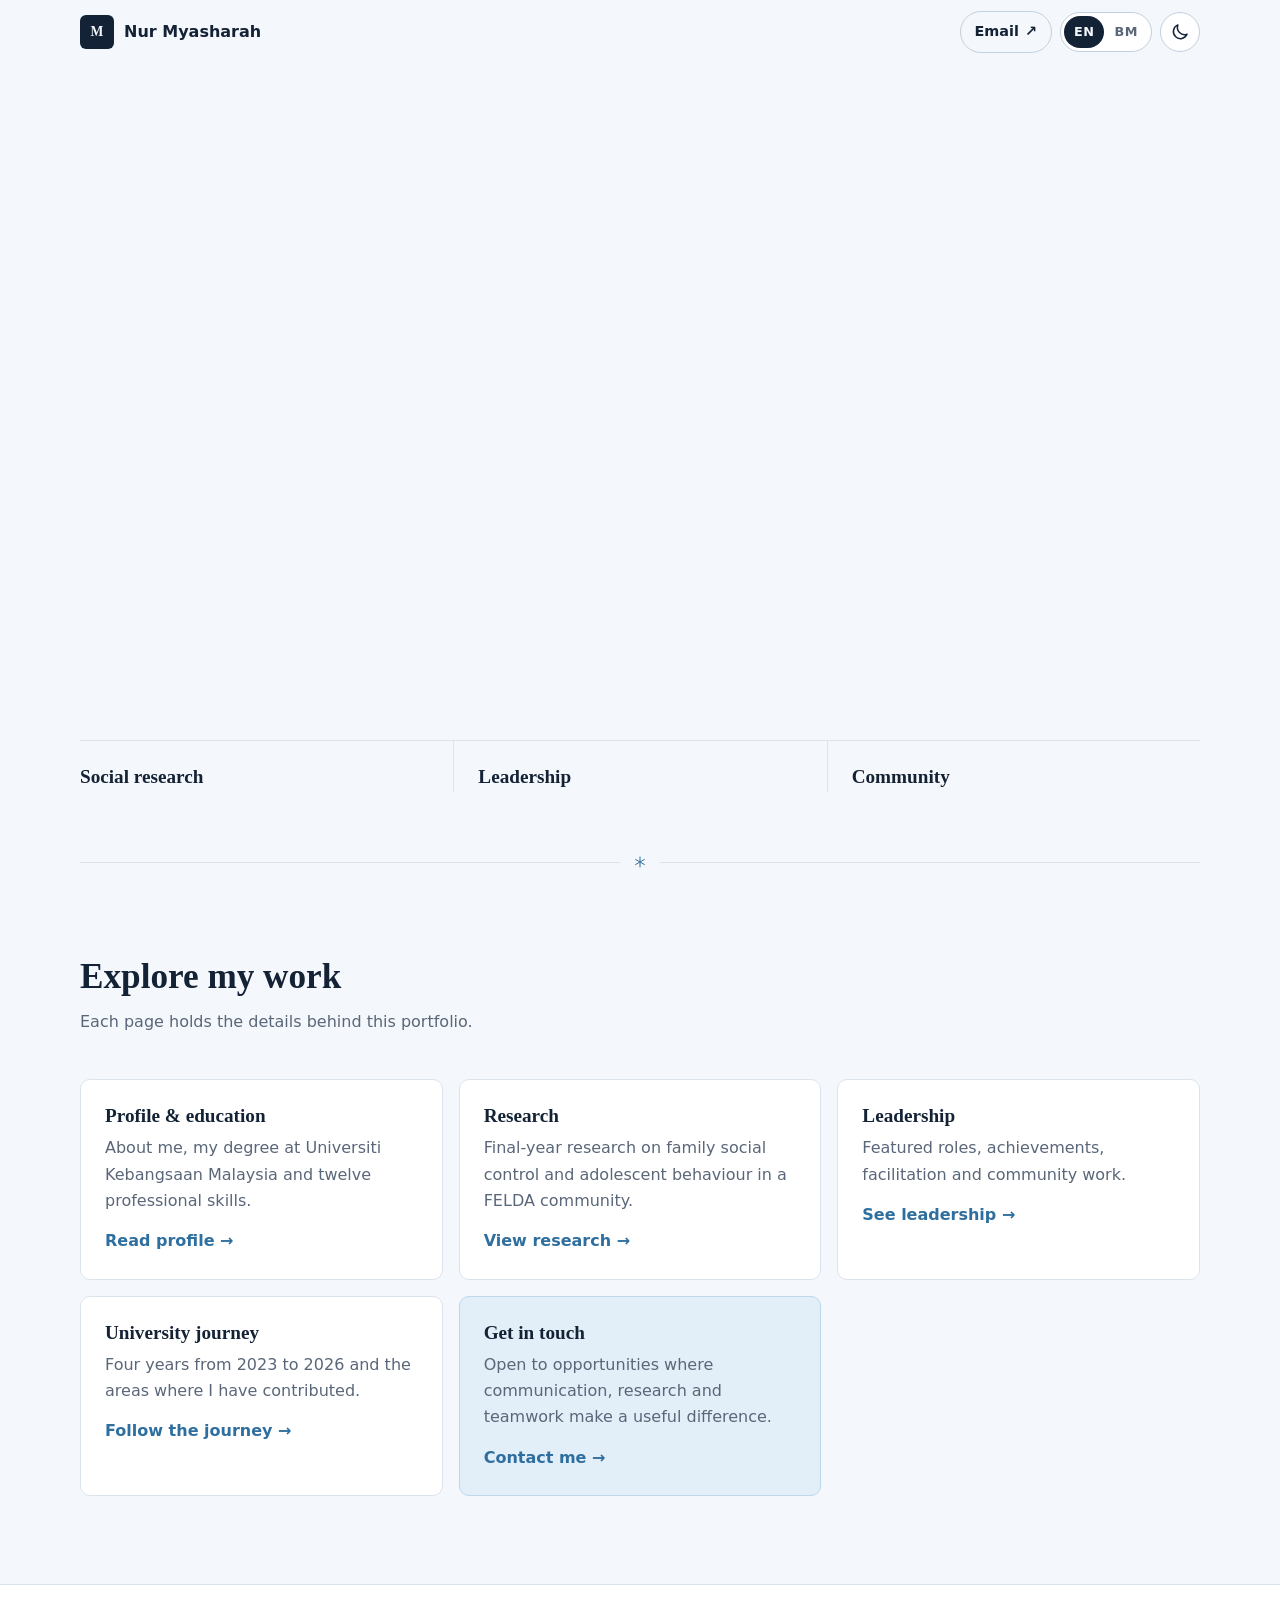
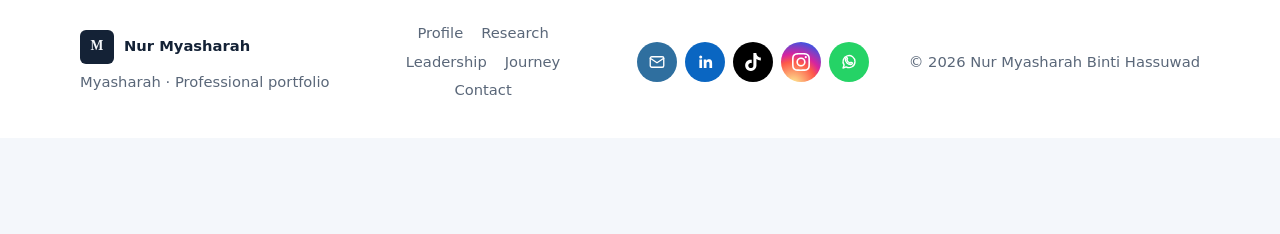
==== commit b0e8406f: "Rebuild portfolio as six-page winter site Port the interface of the Muhammad Yushafizul portfolio (h" ====
--- a/index.html
+++ b/index.html
@@ -1,440 +1,247 @@
 <!doctype html>
 <html lang="en">
   <head>
-    <meta charset="utf-8" />
-    <meta name="viewport" content="width=device-width, initial-scale=1" />
-    <meta name="theme-color" content="#020817" />
-    <meta
-      name="description"
-      content="Nur Myasharah Binti Hassuwad's professional portfolio — leadership, social research, community work and academic development at Universiti Kebangsaan Malaysia."
-    />
+    <meta charset="UTF-8" />
+    <meta name="viewport" content="width=device-width, initial-scale=1.0" />
+    <meta name="description" content="Nur Myasharah Binti Hassuwad’s professional portfolio — leadership, social research, community work and academic development at Universiti Kebangsaan Malaysia." />
+    <meta name="theme-color" content="#f4f7fb" />
+    <meta property="og:type" content="website" />
+    <meta property="og:locale" content="en_MY" />
     <meta property="og:title" content="Nur Myasharah Binti Hassuwad — Professional Portfolio" />
-    <meta
-      property="og:description"
-      content="A portfolio of leadership, research, facilitation and community engagement."
-    />
-    <link
-      rel="icon"
-      type="image/svg+xml"
-      href="data:image/svg+xml,%3Csvg xmlns='http://www.w3.org/2000/svg' viewBox='0 0 64 64'%3E%3Crect width='64' height='64' rx='14' fill='%23020817'/%3E%3Cpath d='M13 45V19h8l11 14 11-14h8v26h-9V32L32 44 22 32v13z' fill='%23eaf8ff'/%3E%3Ccircle cx='53' cy='49' r='4' fill='%2321e6ff'/%3E%3C/svg%3E"
-    />
-    <link rel="preload" href="assets/profile-myasharah.png" as="image" />
-    <link rel="stylesheet" href="styles.css" />
-    <script src="script.js" defer></script>
+    <meta property="og:description" content="Nur Myasharah Binti Hassuwad’s professional portfolio — leadership, social research, community work and academic development at Universiti Kebangsaan Malaysia." />
+    <meta property="og:image" content="assets/profile-myasharah.jpg" />
+    <link rel="icon" href="assets/favicon.svg" type="image/svg+xml" />
+    <script src="boot.js?v=20261106-winter"></script>
+    <link rel="stylesheet" href="styles.css?v=20261106-winter" />
     <title>Nur Myasharah Binti Hassuwad — Professional Portfolio</title>
   </head>
-  <body>
+  <body class="home-page">
     <a class="skip-link" href="#main">Skip to content</a>
-
-    <div class="page-progress" aria-hidden="true"><span id="page-progress-bar"></span></div>
-
-    <header class="site-header" id="top">
-      <div class="topbar-shell">
-        <a class="topbar-identity" href="#home" aria-label="Nur Myasharah Binti Hassuwad, back to home">
-          <span class="identity-mark">NM</span>
-          <span class="identity-copy"><strong>Nur Myasharah</strong><small>Professional portfolio</small></span>
+    <div class="page-progress" aria-hidden="true"><span data-page-progress></span></div>
+
+    <div class="hello" data-hello aria-hidden="true">
+      <p class="hello-word" data-hello-word>Hello</p>
+      <button class="hello-skip" type="button" data-hello-skip tabindex="-1">Skip</button>
+    </div>
+
+    <div class="hub" data-hub role="dialog" aria-modal="true" aria-labelledby="hub-title" aria-describedby="hub-description" hidden>
+      <div class="hub-controls">
+          <div class="lang-switch" role="group" aria-label="Language">
+            <button type="button" data-set-lang="en" aria-label="Show the site in English">EN</button>
+            <button type="button" data-set-lang="ms" aria-label="Show the site in Bahasa Melayu">BM</button>
+          </div>
+          <button class="theme-toggle" type="button" data-theme-toggle aria-label="Switch to dark mode">
+            <svg class="theme-icon theme-icon-moon" viewBox="0 0 24 24" aria-hidden="true"><path d="M20.5 14.5A8.5 8.5 0 0 1 9.5 3.5a8.5 8.5 0 1 0 11 11Z"/></svg>
+            <svg class="theme-icon theme-icon-sun" viewBox="0 0 24 24" aria-hidden="true"><circle cx="12" cy="12" r="4.2"/><path d="M12 2.5v2.2M12 19.3v2.2M4.6 4.6l1.6 1.6M17.8 17.8l1.6 1.6M2.5 12h2.2M19.3 12h2.2M4.6 19.4l1.6-1.6M17.8 6.2l1.6-1.6"/></svg>
+          </button>
+      </div>
+      <div class="hub-card">
+        <img class="hub-avatar" src="assets/profile-myasharah-avatar.jpg" alt="" width="240" height="240" decoding="async" />
+        <h2 class="hub-name" id="hub-title">Nur Myasharah</h2>
+        <p class="hub-description" id="hub-description">Social research, leadership and community engagement. Let’s connect!</p>
+        <ul class="hub-links">
+          <li>
+            <button class="hub-link hub-link-primary" type="button" data-hub-enter>
+              <span class="hub-icon"><svg viewBox="0 0 24 24" aria-hidden="true"><circle cx="12" cy="12" r="9"/><path d="M3 12h18M12 3c2.5 2.6 3.8 5.6 3.8 9s-1.3 6.4-3.8 9c-2.5-2.6-3.8-5.6-3.8-9S9.5 5.6 12 3Z"/></svg></span>
+              <span class="hub-text"><strong>My website</strong><small>Professional portfolio</small></span>
+              <span class="hub-arrow" aria-hidden="true">→</span>
+            </button>
+          </li>
+          <li>
+            <a class="hub-link" href="mailto:myaawt6@gmail.com">
+              <span class="hub-icon brand-email"><svg viewBox="0 0 24 24" aria-hidden="true"><rect x="3" y="5" width="18" height="14" rx="2"/><path d="m3 7 9 6 9-6"/></svg></span>
+              <span class="hub-text"><strong>Email</strong><small>myaawt6@gmail.com</small></span>
+              <span class="hub-arrow" aria-hidden="true">↗</span>
+            </a>
+          </li>
+          <li>
+            <a class="hub-link" href="https://www.linkedin.com/in/myasharahhasshuwad" target="_blank" rel="noopener me">
+              <span class="hub-icon brand-linkedin"><svg class="brand-icon" viewBox="0 0 24 24" aria-hidden="true"><path d="M4.5 8.75h3.6V20H4.5zM6.3 3.25a2.05 2.05 0 1 1 0 4.1 2.05 2.05 0 0 1 0-4.1zM10.3 8.75h3.45v1.55h.05c.48-.9 1.66-1.85 3.4-1.85 3.65 0 4.3 2.4 4.3 5.5V20h-3.6v-5.4c0-1.3 0-2.95-1.8-2.95s-2.1 1.4-2.1 2.85V20h-3.6z"/></svg></span>
+              <span class="hub-text"><strong>LinkedIn</strong><small>myasharahhasshuwad</small></span>
+              <span class="hub-arrow" aria-hidden="true">↗</span>
+            </a>
+          </li>
+          <li>
+            <a class="hub-link" href="https://www.tiktok.com/@myasharah" target="_blank" rel="noopener me">
+              <span class="hub-icon brand-tiktok"><svg class="brand-icon" viewBox="0 0 24 24" aria-hidden="true"><path d="M12.525.02c1.31-.02 2.61-.01 3.91-.02.08 1.53.63 3.09 1.75 4.17 1.12 1.11 2.7 1.62 4.24 1.79v4.03c-1.44-.05-2.89-.35-4.2-.97-.57-.26-1.1-.59-1.62-.93-.01 2.92.01 5.84-.02 8.75-.08 1.4-.54 2.79-1.35 3.94-1.31 1.92-3.58 3.17-5.91 3.21-1.43.08-2.86-.31-4.08-1.03-2.02-1.19-3.44-3.37-3.65-5.71-.02-.5-.03-1-.01-1.49.18-1.9 1.12-3.72 2.58-4.96 1.66-1.44 3.98-2.13 6.15-1.72.02 1.48-.04 2.96-.04 4.44-.99-.32-2.15-.23-3.02.37-.63.41-1.11 1.04-1.36 1.75-.21.51-.15 1.07-.14 1.61.24 1.64 1.82 3.02 3.5 2.87 1.12-.01 2.19-.66 2.77-1.61.19-.33.4-.67.41-1.06.1-1.79.06-3.57.07-5.36.01-4.03-.01-8.05.02-12.07z"/></svg></span>
+              <span class="hub-text"><strong>TikTok</strong><small>@myasharah</small></span>
+              <span class="hub-arrow" aria-hidden="true">↗</span>
+            </a>
+          </li>
+          <li>
+            <a class="hub-link" href="https://www.instagram.com/myabersaree/" target="_blank" rel="noopener me">
+              <span class="hub-icon brand-instagram"><svg class="brand-icon" viewBox="0 0 24 24" aria-hidden="true"><path d="M7.0301.084c-1.2768.0602-2.1487.264-2.911.5634-.7888.3075-1.4575.72-2.1228 1.3877-.6652.6677-1.075 1.3368-1.3802 2.127-.2954.7638-.4956 1.6365-.552 2.914-.0564 1.2775-.0689 1.6882-.0626 4.947.0062 3.2586.0206 3.6671.0825 4.9473.061 1.2765.264 2.1482.5635 2.9107.308.7889.72 1.4573 1.388 2.1228.6679.6655 1.3365 1.0743 2.1285 1.38.7632.295 1.6361.4961 2.9134.552 1.2773.056 1.6884.069 4.9462.0627 3.2578-.0062 3.668-.0207 4.9478-.0814 1.28-.0607 2.147-.2652 2.9098-.5633.7889-.3086 1.4578-.72 2.1228-1.3881.665-.6682 1.0745-1.3378 1.3795-2.1284.2957-.7632.4966-1.636.552-2.9124.056-1.2809.0692-1.6898.063-4.948-.0063-3.2583-.021-3.6668-.0817-4.9465-.0607-1.2797-.264-2.1487-.5633-2.9117-.3084-.7889-.72-1.4568-1.3876-2.1228C21.2982 1.33 20.628.9208 19.8378.6165 19.074.321 18.2017.1197 16.9244.0645 15.6471.0093 15.236-.005 11.977.0014 8.718.0076 8.31.0215 7.0301.0839m.1402 21.6932c-1.17-.0509-1.8053-.2453-2.2287-.408-.5606-.216-.96-.4771-1.3819-.895-.422-.4178-.6811-.8186-.9-1.378-.1644-.4234-.3624-1.058-.4171-2.228-.0595-1.2645-.072-1.6442-.079-4.848-.007-3.2037.0053-3.583.0607-4.848.05-1.169.2456-1.805.408-2.2282.216-.5613.4762-.96.895-1.3816.4188-.4217.8184-.6814 1.3783-.9003.423-.1651 1.0575-.3614 2.227-.4171 1.2655-.06 1.6447-.072 4.848-.079 3.2033-.007 3.5835.005 4.8495.0608 1.169.0508 1.8053.2445 2.228.408.5608.216.96.4754 1.3816.895.4217.4194.6816.8176.9005 1.3787.1653.4217.3617 1.056.4169 2.2263.0602 1.2655.0739 1.645.0796 4.848.0058 3.203-.0055 3.5834-.061 4.848-.051 1.17-.245 1.8055-.408 2.2294-.216.5604-.4763.96-.8954 1.3814-.419.4215-.8181.6811-1.3783.9-.4224.1649-1.0577.3617-2.2262.4174-1.2656.0595-1.6448.072-4.8493.079-3.2045.007-3.5825-.006-4.848-.0608M16.953 5.5864A1.44 1.44 0 1 0 18.39 4.144a1.44 1.44 0 0 0-1.437 1.4424M5.8385 12.012c.0067 3.4032 2.7706 6.1557 6.173 6.1493 3.4026-.0065 6.157-2.7701 6.1506-6.1733-.0065-3.4032-2.771-6.1565-6.174-6.1498-3.403.0067-6.156 2.771-6.1496 6.1738M8 12.0077a4 4 0 1 1 4.008 3.9921A3.9996 3.9996 0 0 1 8 12.0077"/></svg></span>
+              <span class="hub-text"><strong>Instagram</strong><small>@myabersaree</small></span>
+              <span class="hub-arrow" aria-hidden="true">↗</span>
+            </a>
+          </li>
+          <li>
+            <a class="hub-link" href="https://wa.me/601121963810" target="_blank" rel="noopener me">
+              <span class="hub-icon brand-whatsapp"><svg viewBox="0 0 24 24" aria-hidden="true"><path d="M20 11.5a8 8 0 0 1-11.8 7L4 20l1.5-4A8 8 0 1 1 20 11.5z"/><path d="M9 8.5c.5 2.5 2 4 4.5 5l1.2-1.1 1.8.8c.2.1.3.4.2.6-.4 1.1-1.3 1.7-2.5 1.7-3.8-.2-7-3.4-7.2-7.2 0-1.2.6-2.1 1.7-2.5.2-.1.5 0 .6.2l.8 1.8L9 8.5z"/></svg></span>
+              <span class="hub-text"><strong>WhatsApp</strong><small>011 2196 3810</small></span>
+              <span class="hub-arrow" aria-hidden="true">↗</span>
+            </a>
+          </li>
+        </ul>
+        <p class="hub-note">Thank you for visiting.</p>
+      </div>
+    </div>
+
+    <header class="site-header">
+      <div class="container nav-wrap">
+        <a class="brand" href="./" aria-label="Return to the home page">
+          <span class="brand-mark" aria-hidden="true">M</span>
+          <span class="brand-name">Nur Myasharah</span>
         </a>
-
-        <div class="social-bar" aria-label="Social media and contact links">
-          <a href="mailto:myaawt6@gmail.com" aria-label="Email Myasharah">
-            <svg viewBox="0 0 24 24" aria-hidden="true"><path d="M3 5h18v14H3zM3 6l9 7 9-7" /></svg>
-            <span>Email</span>
-          </a>
-          <a href="https://www.linkedin.com/in/myasharahhasshuwad?utm_source=share_via&amp;utm_content=profile&amp;utm_medium=member_android" target="_blank" rel="noreferrer" aria-label="Myasharah on LinkedIn">
-            <svg viewBox="0 0 24 24" aria-hidden="true"><path d="M6 9v9M6 6.5v.01M10 18v-5c0-2 1.2-3.2 3-3.2s3 1.2 3 3.2v5M10 10v8M4 4h16v16H4z" /></svg>
-            <span>LinkedIn</span>
-          </a>
-          <a href="https://www.tiktok.com/@myasharah" target="_blank" rel="noreferrer" aria-label="Myasharah on TikTok">
-            <svg viewBox="0 0 24 24" aria-hidden="true"><path d="M14 4v9.3a4.2 4.2 0 1 1-3.4-4.1M14 4c.5 2.6 2 4 4.5 4.5" /></svg>
-            <span>@myasharah</span>
-          </a>
-          <a href="https://www.instagram.com/myabersaree/" target="_blank" rel="noreferrer" aria-label="Myasharah on Instagram">
-            <svg viewBox="0 0 24 24" aria-hidden="true"><rect x="4" y="4" width="16" height="16" rx="5" /><circle cx="12" cy="12" r="3.5" /><circle cx="17.5" cy="6.5" r=".7" /></svg>
-            <span>@myabersaree</span>
-          </a>
-          <a href="https://wa.me/601121963810" target="_blank" rel="noreferrer" aria-label="WhatsApp Myasharah at 011 2196 3810">
-            <svg viewBox="0 0 24 24" aria-hidden="true"><path d="M20 11.5a8 8 0 0 1-11.8 7L4 20l1.5-4A8 8 0 1 1 20 11.5z" /><path d="M9 8.5c.5 2.5 2 4 4.5 5l1.2-1.1 1.8.8c.2.1.3.4.2.6-.4 1.1-1.3 1.7-2.5 1.7-3.8-.2-7-3.4-7.2-7.2 0-1.2.6-2.1 1.7-2.5.2-.1.5 0 .6.2l.8 1.8L9 8.5z" /></svg>
-            <span>011 2196 3810</span>
-          </a>
+        <div class="header-tools" role="group" aria-label="Site settings">
+          <a class="header-action" href="mailto:myaawt6@gmail.com">Email <span aria-hidden="true">↗</span></a>
+          <div class="lang-switch" role="group" aria-label="Language">
+            <button type="button" data-set-lang="en" aria-label="Show the site in English">EN</button>
+            <button type="button" data-set-lang="ms" aria-label="Show the site in Bahasa Melayu">BM</button>
+          </div>
+          <button class="theme-toggle" type="button" data-theme-toggle aria-label="Switch to dark mode">
+            <svg class="theme-icon theme-icon-moon" viewBox="0 0 24 24" aria-hidden="true"><path d="M20.5 14.5A8.5 8.5 0 0 1 9.5 3.5a8.5 8.5 0 1 0 11 11Z"/></svg>
+            <svg class="theme-icon theme-icon-sun" viewBox="0 0 24 24" aria-hidden="true"><circle cx="12" cy="12" r="4.2"/><path d="M12 2.5v2.2M12 19.3v2.2M4.6 4.6l1.6 1.6M17.8 17.8l1.6 1.6M2.5 12h2.2M19.3 12h2.2M4.6 19.4l1.6-1.6M17.8 6.2l1.6-1.6"/></svg>
+          </button>
         </div>
       </div>
     </header>
 
     <main id="main">
-      <section class="hero section-shell" id="home" aria-labelledby="hero-title">
-        <div class="hero-grid" aria-hidden="true"></div>
-        <div class="hero-orbit orbit-one" aria-hidden="true"></div>
-        <div class="hero-orbit orbit-two" aria-hidden="true"></div>
-
-        <div class="hero-copy reveal">
-          <p class="eyebrow"><span></span> Professional portfolio · 2026</p>
-          <h1 class="hero-name" id="hero-title" aria-label="Nur Myasharah Binti Hassuwad">
-            <span class="name-secondary">NUR</span>
-            <span class="name-primary">MYASHARAH</span>
-            <span class="name-secondary">BINTI HASSUWAD</span>
-          </h1>
-          <p class="hero-role">Thoughtful professional <b>/</b> curious mind</p>
-          <p class="hero-intro">
-            I turn complex challenges into clear, useful outcomes through thoughtful research,
-            purposeful leadership and human-centred collaboration.
-          </p>
-          <div class="hero-actions">
-            <a class="button button-primary" href="#research">Explore my research</a>
-            <a class="button button-quiet" href="#leadership">View selected work</a>
-          </div>
-          <dl class="hero-signals" aria-label="Portfolio focus">
-            <div><dt>01</dt><dd>Social research</dd></div>
-            <div><dt>02</dt><dd>Leadership</dd></div>
-            <div><dt>03</dt><dd>Community</dd></div>
-          </dl>
-        </div>
-
-        <div class="hero-visual reveal">
-          <div class="visual-frame profile-frame">
-            <div class="visual-crosshair" aria-hidden="true"></div>
-            <img
-              src="assets/profile-myasharah.png"
-              alt="Professional portrait of Nur Myasharah Binti Hassuwad wearing a black hijab and navy blazer"
-              width="1120"
-              height="1400"
-            />
-            <span class="visual-label label-top">People / Purpose</span>
-            <span class="visual-label label-bottom">Malaysia · 2026</span>
-          </div>
-          <div class="status-chip"><span aria-hidden="true"></span> Available for meaningful opportunities</div>
-        </div>
-
-        <a class="scroll-cue" href="#about" aria-label="Scroll to About">
-          <span>Scroll to explore</span><i aria-hidden="true"></i>
-        </a>
+      <section class="home-intro">
+        <div class="container home-intro-grid">
+          <div class="home-intro-copy">
+            <p class="eyebrow">Professional portfolio · 2026</p>
+            <h1 class="home-name"><small>Nur</small> Myasharah <small>Binti Hassuwad</small></h1>
+            <p class="home-role">Thoughtful professional / curious mind</p>
+            <p class="home-lead">I turn complex challenges into clear, useful outcomes through thoughtful research, purposeful leadership and human-centred collaboration.</p>
+            <div class="home-actions">
+              <a class="button button-primary" href="penyelidikan.html">Explore my research</a>
+              <a class="button button-secondary" href="kepimpinan.html">View selected work</a>
+            </div>
+            <p class="status-line">Available for meaningful opportunities</p>
+          </div>
+          <figure class="home-portrait">
+            <img src="assets/profile-myasharah.jpg" alt="Professional portrait of Nur Myasharah Binti Hassuwad wearing a black hijab and navy blazer" width="880" height="1100" fetchpriority="high" decoding="async" />
+          </figure>
+        </div>
       </section>
 
-      <section class="section-shell about-section" id="about" aria-labelledby="about-title">
-        <header class="section-heading reveal">
-          <p class="section-index">01 / About me</p>
-          <h2 id="about-title">Curiosity grounded<br />in <em>purpose.</em></h2>
-        </header>
-
-        <div class="about-layout">
-          <div class="about-statement reveal">
-            <p class="lead">
-              I am an Anthropology and Sociology graduate who cares about how people, institutions
-              and communities shape everyday life.
-            </p>
-            <p>
-              My experience across research, student leadership, facilitation and community activity
-              has taught me to listen closely, communicate with care and bring structure to complex
-              work. I approach each responsibility with curiosity, discipline and a practical focus on
-              outcomes that are genuinely useful.
-            </p>
-          </div>
-          <aside class="principles reveal" aria-label="Working principles">
-            <article><span>01</span><div><h3>Listen first</h3><p>Understand people and context before shaping a response.</p></div></article>
-            <article><span>02</span><div><h3>Make it clear</h3><p>Turn information into decisions people can act on.</p></div></article>
-            <article><span>03</span><div><h3>Follow through</h3><p>Bring care, accountability and momentum to every commitment.</p></div></article>
-          </aside>
+      <section class="section home-facts" aria-labelledby="home-focus-title">
+        <div class="container">
+          <h2 class="sr-only" id="home-focus-title">Portfolio focus</h2>
+          <ul class="focus-list">
+            <li><strong>Social research</strong></li>
+            <li><strong>Leadership</strong></li>
+            <li><strong>Community</strong></li>
+          </ul>
         </div>
       </section>
 
-      <section class="section-shell education-section" id="education" aria-labelledby="education-title">
-        <header class="section-heading compact reveal">
-          <p class="section-index">02 / Education</p>
-          <h2 id="education-title">Academic <em>foundation.</em></h2>
-        </header>
-
-        <article class="education-card reveal">
-          <div class="education-year"><span>2023</span><i></i><span>2026</span></div>
-          <div class="education-main">
-            <p class="card-kicker">Universiti Kebangsaan Malaysia</p>
-            <h3>Bachelor of Social Sciences with Honours</h3>
-            <p class="degree-focus">Anthropology and Sociology</p>
-            <p>Faculty of Social Sciences and Humanities</p>
-          </div>
-          <div class="education-highlight">
-            <span class="award-icon" aria-hidden="true">✦</span>
-            <p>Academic highlight</p>
-            <strong>Two-Time Dean's<br />Award Recipient</strong>
-          </div>
-          <div class="education-research">
-            <p>Final year research</p>
-            <a href="#research">Persepsi Remaja terhadap Peranan Keluarga dalam Kawalan Sosial Tingkah Laku Devian Remaja FELDA</a>
-          </div>
-        </article>
-      </section>
-
-      <section class="section-shell skills-section" id="skills" aria-labelledby="skills-title">
-        <header class="section-heading compact reveal">
-          <p class="section-index">03 / Professional skills</p>
-          <h2 id="skills-title">Capabilities built<br />through <em>practice.</em></h2>
-        </header>
-
-        <div class="skill-cloud reveal" aria-label="Professional skills">
-          <span>Communication</span><span>Leadership</span><span>Project coordination</span>
-          <span>Research</span><span>Data analysis</span><span>Academic writing</span>
-          <span>Teamwork</span><span>Organisation</span><span>Facilitation</span>
-          <span>Problem solving</span><span>Adaptability</span><span>Community engagement</span>
-        </div>
-      </section>
-
-      <section class="research-section" id="research" aria-labelledby="research-title">
-        <div class="section-shell">
-          <header class="research-header reveal">
-            <div>
-              <p class="section-index">04 / Research &amp; academic project</p>
-              <p class="research-type">Final Year Research · UKM 2026</p>
-            </div>
-            <span class="research-code" aria-hidden="true">R / 01</span>
-          </header>
-
-          <div class="research-hero">
-            <div class="research-title-block reveal">
-              <p class="card-kicker">Bachelor of Social Sciences with Honours</p>
-              <h2 id="research-title">Persepsi Remaja terhadap Peranan Keluarga dalam Kawalan Sosial Tingkah Laku Devian Remaja FELDA</h2>
-              <p class="research-meta">Anthropology &amp; Sociology · Universiti Kebangsaan Malaysia</p>
-            </div>
-            <div class="research-summary reveal" lang="ms">
-              <p>
-                Penyelidikan tahun akhir saya memberi fokus kepada persepsi remaja terhadap peranan
-                keluarga sebagai agen kawalan sosial dalam membentuk dan mengawal tingkah laku devian
-                dalam kalangan remaja FELDA.
-              </p>
-              <p>
-                Kajian ini dijalankan di FELDA Kota Gelanggi 2, Jerantut, Pahang dengan menggunakan
-                Teori Kawalan Sosial Travis Hirschi (1969) sebagai asas teori. Saya meneliti bagaimana
-                hubungan dan kawalan sosial dalam institusi keluarga berkait dengan kecenderungan
-                remaja untuk terlibat atau tidak terlibat dalam tingkah laku devian.
-              </p>
-            </div>
-          </div>
-
-          <div class="research-objectives reveal">
-            <div class="subsection-label"><span>01</span><h3>Research objectives</h3></div>
-            <ol>
-              <li><span>01</span><p>Mengenal pasti bentuk penglibatan remaja dalam tingkah laku devian yang dikaji.</p></li>
-              <li><span>02</span><p>Meneliti persepsi remaja terhadap peranan keluarga sebagai agen kawalan sosial.</p></li>
-              <li><span>03</span><p>Menganalisis hubungan antara kawalan sosial keluarga dengan penglibatan remaja dalam tingkah laku devian.</p></li>
-            </ol>
-          </div>
-
-          <div class="methodology reveal">
-            <div class="subsection-label"><span>02</span><h3>Research methodology</h3></div>
-            <dl class="method-grid">
-              <div><dt>Approach</dt><dd>Quantitative research</dd></div>
-              <div><dt>Design</dt><dd>Survey-based study</dd></div>
-              <div><dt>Location</dt><dd>FELDA Kota Gelanggi 2, Jerantut, Pahang</dd></div>
-              <div><dt>Respondents</dt><dd>97 adolescents · Ages 13–18</dd></div>
-              <div><dt>Sampling</dt><dd>Purposive sampling</dd></div>
-              <div><dt>Analysis</dt><dd>Descriptive &amp; inferential statistics</dd></div>
-              <div><dt>Statistical test</dt><dd>Pearson correlation</dd></div>
-              <div><dt>Framework</dt><dd>Travis Hirschi's Social Control Theory (1969)</dd></div>
-            </dl>
-          </div>
-
-          <div class="key-findings">
-            <div class="subsection-label reveal"><span>03</span><h3>Key research findings</h3></div>
-            <div class="stat-grid">
-              <article class="stat-card reveal"><strong>97</strong><h4>Adolescent respondents</h4><p>FELDA adolescents aged 13 to 18 participated in the study.</p></article>
-              <article class="stat-card reveal"><strong>43</strong><h4>No reported involvement</h4><p>Reported no involvement across all behaviours examined.</p></article>
-              <article class="stat-card reveal"><strong>54</strong><h4>At least one form</h4><p>Reported involvement in at least one of the behaviours examined.</p></article>
-            </div>
-            <aside class="behaviour-note reveal">
-              <p>Most commonly reported behaviour</p>
-              <strong lang="ms">“Melepak sehingga mengabaikan pelajaran.”</strong>
-              <span>Overall involvement in the behaviours examined remained relatively low.</span>
-            </aside>
-          </div>
-
-          <div class="control-model">
-            <div class="subsection-label reveal"><span>04</span><h3>Family social control</h3></div>
-            <p class="control-intro reveal">All four dimensions were perceived at a <strong>high level</strong>.</p>
-            <div class="dimension-grid">
-              <article class="dimension-card reveal"><span>01</span><h4>Attachment</h4><p>Keterikatan</p><div><i></i><b>High</b></div></article>
-              <article class="dimension-card reveal"><span>02</span><h4>Commitment</h4><p>Komitmen</p><div><i></i><b>High</b></div></article>
-              <article class="dimension-card reveal"><span>03</span><h4>Involvement</h4><p>Penglibatan</p><div><i></i><b>High</b></div></article>
-              <article class="dimension-card reveal"><span>04</span><h4>Belief</h4><p>Kepercayaan</p><div><i></i><b>High</b></div></article>
-            </div>
-          </div>
-
-          <article class="hero-finding reveal">
-            <div class="finding-values">
-              <div><strong>r = −0.896</strong><span>Very strong negative correlation</span></div>
-              <div><strong>p &lt; 0.001</strong><span>Statistically significant</span></div>
-            </div>
-            <div class="finding-copy">
-              <p class="card-kicker">Main research finding</p>
-              <blockquote>The stronger adolescents perceived family social control to be, the lower their reported involvement in the deviant behaviours examined in the study.</blockquote>
-              <p lang="ms">Semakin kuat kawalan sosial keluarga dipersepsikan oleh remaja, semakin rendah penglibatan mereka dalam tingkah laku devian yang dikaji.</p>
-            </div>
-          </article>
-
-          <div class="family-response">
-            <div class="subsection-label reveal"><span>05</span><h3>Family response findings</h3></div>
-            <div class="response-grid">
-              <article class="response-card reveal"><strong>84.54%</strong><span>82 / 97</span><h4>Memberi nasihat dengan baik</h4><p>Menegur dan menasihati menggunakan kata-kata yang baik dan sopan.</p></article>
-              <article class="response-card reveal"><strong>83.51%</strong><span>81 / 97</span><h4>Mendengar penjelasan terlebih dahulu</h4><p>Menunggu penjelasan sebelum membuat hukuman.</p></article>
-              <article class="response-card reveal"><strong>80.41%</strong><span>78 / 97</span><h4>Menunjukkan contoh yang baik</h4><p>Menunjukkan contoh tingkah laku yang baik sebagai panduan.</p></article>
-              <article class="response-card reveal"><strong>79.38%</strong><span>77 / 97</span><h4>Memberikan perhatian</h4><p>Memberikan lebih perhatian dan kerap bertanya khabar.</p></article>
-            </div>
-          </div>
-
-          <div class="research-close">
-            <article class="contribution reveal">
-              <p class="card-kicker">Research contribution</p>
-              <h3>Evidence for stronger family and community initiatives.</h3>
-              <p>Kajian ini memberikan bukti empirikal mengenai kepentingan institusi keluarga sebagai agen kawalan sosial dalam kehidupan remaja di komuniti FELDA.</p>
-              <p>Dapatan ini menyokong penggunaan Teori Kawalan Sosial Travis Hirschi dan berpotensi menjadi rujukan kepada FELDA, institusi pendidikan serta agensi berkaitan dalam merancang program pembangunan keluarga dan inisiatif pencegahan.</p>
-            </article>
-            <article class="competencies reveal">
-              <p class="card-kicker">Research competencies</p>
-              <ul>
-                <li>Quantitative research</li><li>Survey design</li><li>Data collection</li>
-                <li>Descriptive statistics</li><li>Pearson correlation analysis</li>
-                <li>Academic writing</li><li>Literature review</li><li>Theoretical analysis</li>
-                <li>Research interpretation</li>
-              </ul>
-            </article>
-          </div>
-        </div>
-      </section>
-
-      <section class="section-shell leadership-section" id="leadership" aria-labelledby="leadership-title">
-        <header class="section-heading reveal">
-          <p class="section-index">05 / Leadership &amp; selected work</p>
-          <h2 id="leadership-title">Responsibility in<br /><em>three dimensions.</em></h2>
-        </header>
-
-        <div class="role-intro reveal">
-          <p>My involvement across student organisations, UPSM and FELDA-related activities has developed a practical understanding of coordination, accountability and teamwork.</p>
-        </div>
-
-        <div class="role-grid">
-          <article class="role-card reveal">
-            <span class="role-number">01</span><p class="card-kicker">Featured role</p><h3>Ketua Pengarah</h3>
-            <p>Programme direction, team alignment and steady delivery from planning through execution.</p>
-            <ul><li>Direction</li><li>Coordination</li><li>Decision-making</li></ul>
-          </article>
-          <article class="role-card reveal">
-            <span class="role-number">02</span><p class="card-kicker">Featured role</p><h3>Setiausaha</h3>
-            <p>Clear documentation, organised communication and dependable administrative support.</p>
-            <ul><li>Documentation</li><li>Communication</li><li>Governance</li></ul>
-          </article>
-          <article class="role-card reveal">
-            <span class="role-number">03</span><p class="card-kicker">Featured role</p><h3>Bendahari</h3>
-            <p>Careful financial coordination, transparent records and accountable resource planning.</p>
-            <ul><li>Planning</li><li>Records</li><li>Accountability</li></ul>
-          </article>
-        </div>
-      </section>
-
-      <section class="section-shell achievements-section" id="achievements" aria-labelledby="achievements-title">
-        <header class="section-heading compact reveal">
-          <p class="section-index">06 / Achievements</p>
-          <h2 id="achievements-title">Milestones across<br /><em>different arenas.</em></h2>
-        </header>
-        <div class="achievement-grid">
-          <article class="achievement-card feature reveal"><span>Academic distinction</span><strong>2×</strong><h3>Dean's Award Recipient</h3></article>
-          <article class="achievement-card reveal"><span>Student involvement</span><h3>PERSADA</h3></article>
-          <article class="achievement-card reveal"><span>Team &amp; discipline</span><h3>Bowling</h3></article>
-          <article class="achievement-card reveal"><span>Entrepreneurial learning</span><h3>Youthpreneur</h3></article>
-        </div>
-      </section>
-
-      <section class="development-section" id="development" aria-labelledby="development-title">
-        <div class="section-shell development-layout">
-          <div class="development-copy reveal">
-            <p class="section-index">07 / Facilitation &amp; student development</p>
-            <h2 id="development-title">Helping people feel<br /><em>seen and involved.</em></h2>
-            <p>Facilitation has strengthened the way I listen, explain and create space for participation. I value learning environments where people feel comfortable contributing, asking questions and building confidence together.</p>
-          </div>
-          <div class="development-system reveal" aria-label="Facilitation approach">
-            <div><span>01</span><strong>Listen</strong><p>Read the room and understand what participants need.</p></div>
-            <div><span>02</span><strong>Connect</strong><p>Build trust through clear and respectful communication.</p></div>
-            <div><span>03</span><strong>Enable</strong><p>Turn participation into a meaningful learning experience.</p></div>
-          </div>
-        </div>
-      </section>
-
-      <section class="section-shell community-section" id="community" aria-labelledby="community-title">
-        <header class="section-heading compact reveal">
-          <p class="section-index">08 / Community &amp; volunteering</p>
-          <h2 id="community-title">Learning by contributing<br />to something <em>larger.</em></h2>
-        </header>
-        <div class="community-grid">
-          <article class="community-card reveal"><span aria-hidden="true">01</span><h3>Community engagement</h3><p>Working alongside others with empathy, respect and a willingness to understand local needs.</p></article>
-          <article class="community-card reveal"><span aria-hidden="true">02</span><h3>Sustainability</h3><p>Supporting activities that encourage shared responsibility and care for the environment.</p></article>
-          <article class="community-card reveal"><span aria-hidden="true">03</span><h3>Volunteering</h3><p>Contributing time and energy while learning from people, teams and communities.</p></article>
-        </div>
-      </section>
-
-      <section class="section-shell journey-section" id="journey" aria-labelledby="journey-title">
-        <header class="section-heading compact reveal">
-          <p class="section-index">09 / University journey</p>
-          <h2 id="journey-title">Four years of<br /><em>steady growth.</em></h2>
-        </header>
-
-        <ol class="journey-timeline">
-          <li class="reveal"><time datetime="2023">2023</time><div><h3>Beginning the journey</h3><p>Started the Anthropology and Sociology programme at Universiti Kebangsaan Malaysia.</p></div></li>
-          <li class="reveal"><time datetime="2024">2024</time><div><h3>Exploring participation</h3><p>Expanded learning through student, community and collaborative activities.</p></div></li>
-          <li class="reveal"><time datetime="2025">2025</time><div><h3>Growing through responsibility</h3><p>Strengthened leadership, facilitation, organisation and project coordination skills.</p></div></li>
-          <li class="reveal"><time datetime="2026">2026</time><div><h3>Completing the research</h3><p>Completed final-year research on family social control and adolescent behaviour in a FELDA community.</p></div></li>
-        </ol>
-
-        <div class="domains reveal" aria-labelledby="domains-title">
-          <div><p class="card-kicker">Activity domains</p><h3 id="domains-title">Where I have contributed</h3></div>
-          <dl>
-            <div><dt><span>Leadership</span><b>8</b></dt><dd><i style="--domain-level: 80%"></i></dd></div>
-            <div><dt><span>Sustainability</span><b>7</b></dt><dd><i style="--domain-level: 70%"></i></dd></div>
-          </dl>
-        </div>
-      </section>
-
-      <section class="contact-section" id="contact" aria-labelledby="contact-title">
-        <div class="contact-grid" aria-hidden="true"></div>
-        <div class="section-shell contact-inner reveal">
-          <p class="section-index">10 / Contact</p>
-          <h2 id="contact-title">Let’s create something<br /><em>meaningful.</em></h2>
-          <p>I’m open to opportunities where thoughtful communication, research and responsible teamwork can make a useful difference.</p>
-          <div class="contact-actions">
-            <a class="email-link" href="mailto:myaawt6@gmail.com">myaawt6@gmail.com</a>
-            <button class="copy-email" type="button" data-email="myaawt6@gmail.com" aria-live="polite">Copy email</button>
-          </div>
-          <div class="contact-footer">
-            <span>Based in Malaysia</span><span>Available for meaningful opportunities</span>
+      <div class="snow-rule" aria-hidden="true"><svg viewBox="0 0 24 24"><path d="M12 2v20M3.3 7l17.4 10M3.3 17 20.7 7"/></svg></div>
+
+      <section class="section" aria-labelledby="home-work-title">
+        <div class="container">
+          <div class="section-heading">
+            <h2 id="home-work-title">Explore my work</h2>
+            <p>Each page holds the details behind this portfolio.</p>
+          </div>
+          <div class="link-grid">
+            <a class="link-card" href="profil.html">
+              <h3>Profile &amp; education</h3>
+              <p>About me, my degree at Universiti Kebangsaan Malaysia and twelve professional skills.</p>
+              <span class="link-card-cta">Read profile <span aria-hidden="true">→</span></span>
+            </a>
+            <a class="link-card" href="penyelidikan.html">
+              <h3>Research</h3>
+              <p>Final-year research on family social control and adolescent behaviour in a FELDA community.</p>
+              <span class="link-card-cta">View research <span aria-hidden="true">→</span></span>
+            </a>
+            <a class="link-card" href="kepimpinan.html">
+              <h3>Leadership</h3>
+              <p>Featured roles, achievements, facilitation and community work.</p>
+              <span class="link-card-cta">See leadership <span aria-hidden="true">→</span></span>
+            </a>
+            <a class="link-card" href="perjalanan.html">
+              <h3>University journey</h3>
+              <p>Four years from 2023 to 2026 and the areas where I have contributed.</p>
+              <span class="link-card-cta">Follow the journey <span aria-hidden="true">→</span></span>
+            </a>
+            <a class="link-card link-card-accent" href="hubungi.html">
+              <h3>Get in touch</h3>
+              <p>Open to opportunities where communication, research and teamwork make a useful difference.</p>
+              <span class="link-card-cta">Contact me <span aria-hidden="true">→</span></span>
+            </a>
           </div>
         </div>
       </section>
     </main>
 
-    <nav class="icon-nav" id="site-nav" aria-label="Primary navigation">
-      <a href="#home" aria-label="Home" data-label="Home">
-        <svg viewBox="0 0 24 24" aria-hidden="true"><path d="M3.5 11.5 12 4l8.5 7.5M5.5 10v10h13V10M9.5 20v-6h5v6" /></svg>
-      </a>
-      <a href="#about" aria-label="About" data-label="About">
-        <svg viewBox="0 0 24 24" aria-hidden="true"><circle cx="12" cy="8" r="3.5" /><path d="M5.5 20c.5-4.2 2.7-6.3 6.5-6.3s6 2.1 6.5 6.3" /></svg>
-      </a>
-      <a href="#education" aria-label="Education" data-label="Education">
-        <svg viewBox="0 0 24 24" aria-hidden="true"><path d="m3 9 9-5 9 5-9 5-9-5zM6 11.5V16c3.5 2.5 8.5 2.5 12 0v-4.5M21 9v6" /></svg>
-      </a>
-      <a href="#research" aria-label="Research" data-label="Research">
-        <svg viewBox="0 0 24 24" aria-hidden="true"><path d="M5 20V10M10 20V5M15 20v-7M20 20V8M3 20h19" /></svg>
-      </a>
-      <a href="#leadership" aria-label="Leadership" data-label="Leadership">
-        <svg viewBox="0 0 24 24" aria-hidden="true"><path d="m12 3 2.6 5.3 5.9.8-4.2 4.1 1 5.8-5.3-2.8L6.7 19l1-5.8-4.2-4.1 5.9-.8L12 3z" /></svg>
-      </a>
-      <a href="#journey" aria-label="Journey" data-label="Journey">
-        <svg viewBox="0 0 24 24" aria-hidden="true"><path d="M5 19c0-3 2-4 5-4h4c3 0 5-1 5-4s-2-4-5-4H9" /><circle cx="6" cy="7" r="2" /><circle cx="18" cy="18" r="2" /></svg>
-      </a>
-      <a href="#contact" aria-label="Contact" data-label="Contact">
-        <svg viewBox="0 0 24 24" aria-hidden="true"><path d="M3 5h18v14H3zM3 6l9 7 9-7" /></svg>
+    <nav class="dock" aria-label="Main navigation">
+      <a class="dock-link" href="./" aria-current="page">
+        <svg viewBox="0 0 24 24" aria-hidden="true"><path d="M3 10.5 12 3l9 7.5V20a1 1 0 0 1-1 1h-5v-6h-6v6H4a1 1 0 0 1-1-1v-9.5Z"/></svg>
+        <span class="dock-label">Home</span>
+      </a>
+      <a class="dock-link" href="profil.html">
+        <svg viewBox="0 0 24 24" aria-hidden="true"><circle cx="12" cy="8" r="4"/><path d="M4 21c0-4 3.6-7 8-7s8 3 8 7"/></svg>
+        <span class="dock-label">Profile</span>
+      </a>
+      <a class="dock-link" href="penyelidikan.html">
+        <svg viewBox="0 0 24 24" aria-hidden="true"><path d="M3 5.5C5 4.5 8.5 4 12 6c3.5-2 7-1.5 9-.5V19c-2-1-5.5-1.5-9 .5-3.5-2-7-1.5-9-.5V5.5Z"/><path d="M12 6v13.5"/></svg>
+        <span class="dock-label">Research</span>
+      </a>
+      <a class="dock-link" href="kepimpinan.html">
+        <svg viewBox="0 0 24 24" aria-hidden="true"><path d="m12 3 2.6 5.3 5.9.8-4.2 4.1 1 5.8-5.3-2.8L6.7 19l1-5.8-4.2-4.1 5.9-.8L12 3z"/></svg>
+        <span class="dock-label">Leadership</span>
+      </a>
+      <a class="dock-link" href="perjalanan.html">
+        <svg viewBox="0 0 24 24" aria-hidden="true"><path d="M5 19c0-3 2-4 5-4h4c3 0 5-1 5-4s-2-4-5-4H9"/><circle cx="6" cy="7" r="2"/><circle cx="18" cy="18" r="2"/></svg>
+        <span class="dock-label">Journey</span>
+      </a>
+      <a class="dock-link" href="hubungi.html">
+        <svg viewBox="0 0 24 24" aria-hidden="true"><rect x="3" y="5" width="18" height="14" rx="2"/><path d="m3 7 9 6 9-6"/></svg>
+        <span class="dock-label">Contact</span>
       </a>
     </nav>
 
     <footer class="site-footer">
-      <div class="section-shell">
-        <a class="brand footer-brand" href="#home" aria-label="Nur Myasharah, back to top"><span>NM</span><i aria-hidden="true"></i></a>
-        <p>Nur Myasharah Binti Hassuwad · Professional portfolio</p>
-        <p>© <span id="year">2026</span> · Built with clarity and intention</p>
+      <div class="container footer-grid">
+        <div>
+          <a class="brand footer-brand" href="./">
+            <span class="brand-mark" aria-hidden="true">M</span>
+            <span class="brand-name">Nur Myasharah</span>
+          </a>
+          <p>Myasharah · Professional portfolio</p>
+        </div>
+        <div class="footer-links">
+          <a href="profil.html">Profile</a>
+          <a href="penyelidikan.html">Research</a>
+          <a href="kepimpinan.html">Leadership</a>
+          <a href="perjalanan.html">Journey</a>
+          <a href="hubungi.html">Contact</a>
+        </div>
+        <div class="footer-social" aria-label="Social media">
+          <a class="brand-email" href="mailto:myaawt6@gmail.com" aria-label="Email: myaawt6@gmail.com">
+            <svg viewBox="0 0 24 24" aria-hidden="true"><rect x="3" y="5" width="18" height="14" rx="2"/><path d="m3 7 9 6 9-6"/></svg>
+          </a>
+          <a class="brand-linkedin" href="https://www.linkedin.com/in/myasharahhasshuwad" target="_blank" rel="noopener me" aria-label="LinkedIn: myasharahhasshuwad">
+            <svg class="brand-icon" viewBox="0 0 24 24" aria-hidden="true"><path d="M4.5 8.75h3.6V20H4.5zM6.3 3.25a2.05 2.05 0 1 1 0 4.1 2.05 2.05 0 0 1 0-4.1zM10.3 8.75h3.45v1.55h.05c.48-.9 1.66-1.85 3.4-1.85 3.65 0 4.3 2.4 4.3 5.5V20h-3.6v-5.4c0-1.3 0-2.95-1.8-2.95s-2.1 1.4-2.1 2.85V20h-3.6z"/></svg>
+          </a>
+          <a class="brand-tiktok" href="https://www.tiktok.com/@myasharah" target="_blank" rel="noopener me" aria-label="TikTok: @myasharah">
+            <svg class="brand-icon" viewBox="0 0 24 24" aria-hidden="true"><path d="M12.525.02c1.31-.02 2.61-.01 3.91-.02.08 1.53.63 3.09 1.75 4.17 1.12 1.11 2.7 1.62 4.24 1.79v4.03c-1.44-.05-2.89-.35-4.2-.97-.57-.26-1.1-.59-1.62-.93-.01 2.92.01 5.84-.02 8.75-.08 1.4-.54 2.79-1.35 3.94-1.31 1.92-3.58 3.17-5.91 3.21-1.43.08-2.86-.31-4.08-1.03-2.02-1.19-3.44-3.37-3.65-5.71-.02-.5-.03-1-.01-1.49.18-1.9 1.12-3.72 2.58-4.96 1.66-1.44 3.98-2.13 6.15-1.72.02 1.48-.04 2.96-.04 4.44-.99-.32-2.15-.23-3.02.37-.63.41-1.11 1.04-1.36 1.75-.21.51-.15 1.07-.14 1.61.24 1.64 1.82 3.02 3.5 2.87 1.12-.01 2.19-.66 2.77-1.61.19-.33.4-.67.41-1.06.1-1.79.06-3.57.07-5.36.01-4.03-.01-8.05.02-12.07z"/></svg>
+          </a>
+          <a class="brand-instagram" href="https://www.instagram.com/myabersaree/" target="_blank" rel="noopener me" aria-label="Instagram: @myabersaree">
+            <svg class="brand-icon" viewBox="0 0 24 24" aria-hidden="true"><path d="M7.0301.084c-1.2768.0602-2.1487.264-2.911.5634-.7888.3075-1.4575.72-2.1228 1.3877-.6652.6677-1.075 1.3368-1.3802 2.127-.2954.7638-.4956 1.6365-.552 2.914-.0564 1.2775-.0689 1.6882-.0626 4.947.0062 3.2586.0206 3.6671.0825 4.9473.061 1.2765.264 2.1482.5635 2.9107.308.7889.72 1.4573 1.388 2.1228.6679.6655 1.3365 1.0743 2.1285 1.38.7632.295 1.6361.4961 2.9134.552 1.2773.056 1.6884.069 4.9462.0627 3.2578-.0062 3.668-.0207 4.9478-.0814 1.28-.0607 2.147-.2652 2.9098-.5633.7889-.3086 1.4578-.72 2.1228-1.3881.665-.6682 1.0745-1.3378 1.3795-2.1284.2957-.7632.4966-1.636.552-2.9124.056-1.2809.0692-1.6898.063-4.948-.0063-3.2583-.021-3.6668-.0817-4.9465-.0607-1.2797-.264-2.1487-.5633-2.9117-.3084-.7889-.72-1.4568-1.3876-2.1228C21.2982 1.33 20.628.9208 19.8378.6165 19.074.321 18.2017.1197 16.9244.0645 15.6471.0093 15.236-.005 11.977.0014 8.718.0076 8.31.0215 7.0301.0839m.1402 21.6932c-1.17-.0509-1.8053-.2453-2.2287-.408-.5606-.216-.96-.4771-1.3819-.895-.422-.4178-.6811-.8186-.9-1.378-.1644-.4234-.3624-1.058-.4171-2.228-.0595-1.2645-.072-1.6442-.079-4.848-.007-3.2037.0053-3.583.0607-4.848.05-1.169.2456-1.805.408-2.2282.216-.5613.4762-.96.895-1.3816.4188-.4217.8184-.6814 1.3783-.9003.423-.1651 1.0575-.3614 2.227-.4171 1.2655-.06 1.6447-.072 4.848-.079 3.2033-.007 3.5835.005 4.8495.0608 1.169.0508 1.8053.2445 2.228.408.5608.216.96.4754 1.3816.895.4217.4194.6816.8176.9005 1.3787.1653.4217.3617 1.056.4169 2.2263.0602 1.2655.0739 1.645.0796 4.848.0058 3.203-.0055 3.5834-.061 4.848-.051 1.17-.245 1.8055-.408 2.2294-.216.5604-.4763.96-.8954 1.3814-.419.4215-.8181.6811-1.3783.9-.4224.1649-1.0577.3617-2.2262.4174-1.2656.0595-1.6448.072-4.8493.079-3.2045.007-3.5825-.006-4.848-.0608M16.953 5.5864A1.44 1.44 0 1 0 18.39 4.144a1.44 1.44 0 0 0-1.437 1.4424M5.8385 12.012c.0067 3.4032 2.7706 6.1557 6.173 6.1493 3.4026-.0065 6.157-2.7701 6.1506-6.1733-.0065-3.4032-2.771-6.1565-6.174-6.1498-3.403.0067-6.156 2.771-6.1496 6.1738M8 12.0077a4 4 0 1 1 4.008 3.9921A3.9996 3.9996 0 0 1 8 12.0077"/></svg>
+          </a>
+          <a class="brand-whatsapp" href="https://wa.me/601121963810" target="_blank" rel="noopener me" aria-label="WhatsApp: 011 2196 3810">
+            <svg viewBox="0 0 24 24" aria-hidden="true"><path d="M20 11.5a8 8 0 0 1-11.8 7L4 20l1.5-4A8 8 0 1 1 20 11.5z"/><path d="M9 8.5c.5 2.5 2 4 4.5 5l1.2-1.1 1.8.8c.2.1.3.4.2.6-.4 1.1-1.3 1.7-2.5 1.7-3.8-.2-7-3.4-7.2-7.2 0-1.2.6-2.1 1.7-2.5.2-.1.5 0 .6.2l.8 1.8L9 8.5z"/></svg>
+          </a>
+        </div>
+        <p class="copyright">© <span data-year>2026</span> Nur Myasharah Binti Hassuwad</p>
       </div>
     </footer>
+
+    <script type="module" src="app.js?v=20261106-winter"></script>
+    <script type="module" src="winter-ambience.js?v=20261106-winter"></script>
   </body>
 </html>
--- a/styles.css
+++ b/styles.css
@@ -1,2629 +1,2860 @@
+/* Nur Myasharah — portfolio styles
+   Winter: frosted paper, deep ink-blue text, one glacier-blue accent and generous whitespace.
+   System fonts only (nothing to download). Dark mode is a quiet winter night. */
+
 :root {
+  --bg: #f4f7fb;
+  --surface: #ffffff;
+  --soft: #e9eff6;
+  --ink: #1d2838;
+  --navy: #142236;
+  --heading: #142236;
+  --muted: #5a6779;
+  --line: #dbe3ec;
+  --line-strong: #c3cfdc;
+  --accent: #2f6f9f;
+  --accent-strong: #235a83;
+  --accent-soft: #e2eef8;
+  --accent-border: #bcd6ea;
+  --primary: #142236;
+  --primary-hover: #0c1626;
+  --on-primary: #f4f7fb;
+  --on-primary-muted: rgba(244, 247, 251, 0.72);
+  --on-primary-soft: rgba(244, 247, 251, 0.14);
+  --success: #2c7255;
+  --success-soft: #e3f2ec;
+  --warning: #8a5d0f;
+  --warning-soft: #f6eedb;
+  --error: #b3261e;
+  --error-soft: #fbe9e7;
+  --dock-bg: rgba(255, 255, 255, 0.92);
+  --dock-bg-blur: rgba(255, 255, 255, 0.78);
+  --pill-bg: rgba(255, 255, 255, 0.92);
+  --flake: #b9cfe4;
+  --flake-opacity: 0.7;
+  color-scheme: light;
+
+  --font-body: system-ui, -apple-system, "Segoe UI", Roboto, "Helvetica Neue", Arial, sans-serif;
+  /* Elegant serifs that ship with devices; nothing is downloaded */
+  --font-heading: "Iowan Old Style", "Palatino Linotype", Palatino, "Book Antiqua", Georgia, serif;
+
+  --container: 1120px;
+  --radius: 10px;
+  --radius-small: 6px;
+  --shadow: 0 1px 2px rgba(20, 34, 54, 0.06), 0 4px 16px rgba(20, 34, 54, 0.06);
+  --header-height: 64px;
+  --ease-out: cubic-bezier(0.22, 1, 0.36, 1);
+}
+
+:root[data-theme="dark"] {
+  --bg: #0b1220;
+  --surface: #111a2b;
+  --soft: #162236;
+  --ink: #dde6f2;
+  --heading: #f2f6fc;
+  --muted: #9aa8bc;
+  --line: #22304a;
+  --line-strong: #32425f;
+  --accent: #8cc8f0;
+  --accent-strong: #b5ddf7;
+  --accent-soft: #14304a;
+  --accent-border: #24506f;
+  --primary: #e3edf8;
+  --primary-hover: #ffffff;
+  --on-primary: #0d1626;
+  --on-primary-muted: rgba(13, 22, 38, 0.7);
+  --on-primary-soft: rgba(13, 22, 38, 0.08);
+  --success: #7ccfab;
+  --success-soft: #133024;
+  --warning: #e3b766;
+  --warning-soft: #33280f;
+  --error: #f28b82;
+  --error-soft: #3a1a17;
+  --dock-bg: rgba(17, 26, 43, 0.94);
+  --dock-bg-blur: rgba(17, 26, 43, 0.8);
+  --pill-bg: rgba(11, 18, 32, 0.88);
+  --flake: #dbe8f6;
+  --flake-opacity: 0.45;
+  --shadow: 0 1px 2px rgba(0, 0, 0, 0.35), 0 4px 16px rgba(0, 0, 0, 0.3);
   color-scheme: dark;
-  --bg: #020817;
-  --bg-deep: #01040c;
-  --bg-soft: #06152b;
-  --panel: rgba(6, 21, 43, 0.72);
-  --panel-solid: #071a34;
-  --line: rgba(120, 204, 255, 0.2);
-  --line-strong: rgba(68, 184, 255, 0.46);
-  --blue: #087bff;
-  --blue-bright: #2995ff;
-  --cyan: #21e6ff;
-  --ice: #eaf8ff;
-  --text: #c9dce9;
-  --muted: #7f9aae;
-  --shadow: 0 30px 90px rgba(0, 0, 0, 0.45);
-  --sans: Inter, "Segoe UI", Arial, sans-serif;
-  --display: "Arial Narrow", "Segoe UI", Arial, sans-serif;
-  --mono: "Cascadia Mono", "SFMono-Regular", Consolas, monospace;
-}
-
-* {
+}
+
+/* ---------- Base ---------- */
+
+*,
+*::before,
+*::after {
   box-sizing: border-box;
 }
 
 html {
+  -webkit-text-size-adjust: 100%;
   scroll-behavior: smooth;
-  scroll-padding-top: 84px;
+  scroll-padding-top: 16px;
 }
 
 body {
-  min-width: 320px;
   margin: 0;
-  overflow-x: hidden;
-  background:
-    radial-gradient(circle at 82% 5%, rgba(8, 123, 255, 0.15), transparent 25rem),
-    radial-gradient(circle at 6% 38%, rgba(33, 230, 255, 0.055), transparent 28rem),
-    var(--bg);
-  color: var(--text);
-  font-family: var(--sans);
+  color: var(--ink);
+  background: var(--bg);
+  font-family: var(--font-body);
   font-size: 1rem;
   line-height: 1.65;
   -webkit-font-smoothing: antialiased;
 }
 
-body::before {
-  position: fixed;
-  inset: 0;
-  z-index: -2;
-  background-image:
-    linear-gradient(rgba(84, 182, 255, 0.022) 1px, transparent 1px),
-    linear-gradient(90deg, rgba(84, 182, 255, 0.022) 1px, transparent 1px);
-  background-size: 54px 54px;
-  content: "";
-  pointer-events: none;
-  -webkit-mask-image: linear-gradient(to bottom, #000, transparent 78%);
-  mask-image: linear-gradient(to bottom, #000, transparent 78%);
-}
-
-body::after {
-  position: fixed;
-  inset: 0;
-  z-index: -1;
-  background: radial-gradient(
-    500px circle at var(--cursor-x, 70%) var(--cursor-y, 18%),
-    rgba(8, 123, 255, 0.07),
-    transparent 72%
-  );
-  content: "";
-  pointer-events: none;
-}
-
-::selection {
-  background: var(--cyan);
-  color: var(--bg-deep);
+body.viewer-open,
+body.hello-playing,
+body.no-scroll {
+  overflow: hidden;
 }
 
 img {
   display: block;
   max-width: 100%;
+  height: auto;
 }
 
 a {
-  color: inherit;
-  text-decoration: none;
-}
-
-button,
-a {
-  -webkit-tap-highlight-color: transparent;
-}
-
-button {
-  color: inherit;
-  font: inherit;
+  color: var(--accent);
+  text-underline-offset: 3px;
+}
+
+a:hover {
+  color: var(--accent-strong);
 }
 
 h1,
 h2,
 h3,
-h4,
-p,
-dl,
-dd,
-blockquote {
-  margin-top: 0;
+h4 {
+  margin: 0;
+  color: var(--heading);
+  font-family: var(--font-heading);
+  font-weight: 600;
+  line-height: 1.2;
+  text-wrap: balance;
+}
+
+h1 {
+  font-size: clamp(2.2rem, 5vw, 3.4rem);
+  letter-spacing: -0.01em;
+}
+
+h2 {
+  font-size: clamp(1.6rem, 3vw, 2.2rem);
+}
+
+h3 {
+  font-size: 1.2rem;
+}
+
+h4 {
+  font-size: 1.05rem;
+}
+
+p {
+  margin: 0;
+}
+
+ul {
+  margin: 0;
+}
+
+figure {
+  margin: 0;
+}
+
+button,
+input,
+select,
+textarea {
+  font: inherit;
+  color: inherit;
+}
+
+[hidden] {
+  display: none !important;
 }
 
 :focus-visible {
-  outline: 2px solid var(--cyan);
-  outline-offset: 5px;
+  outline: 2px solid var(--accent);
+  outline-offset: 3px;
+  border-radius: 4px;
+}
+
+.sr-only {
+  position: absolute;
+  width: 1px;
+  height: 1px;
+  padding: 0;
+  margin: -1px;
+  overflow: hidden;
+  clip: rect(0, 0, 0, 0);
+  white-space: nowrap;
+  border: 0;
 }
 
 .skip-link {
+  position: absolute;
+  z-index: 100;
+  top: -100px;
+  left: 16px;
+  padding: 10px 16px;
+  color: var(--surface);
+  background: var(--primary);
+  border-radius: var(--radius-small);
+  text-decoration: none;
+}
+
+.skip-link:focus {
+  top: 12px;
+  color: var(--surface);
+}
+
+.container {
+  width: min(calc(100% - 40px), var(--container));
+  margin-inline: auto;
+}
+
+.section {
+  padding-block: clamp(48px, 7vw, 88px);
+}
+
+.section-soft,
+.section-navy {
+  background: var(--soft);
+  border-block: 1px solid var(--line);
+}
+
+.section-heading {
+  display: grid;
+  gap: 10px;
+  max-width: 720px;
+  margin-bottom: clamp(28px, 4vw, 44px);
+}
+
+.section-heading > p:last-child:not(.section-number) {
+  color: var(--muted);
+}
+
+.section-heading-row {
+  max-width: none;
+  grid-template-columns: minmax(0, 1.3fr) minmax(0, 1fr);
+  align-items: end;
+  gap: 16px 48px;
+}
+
+.section-heading-row > div {
+  display: grid;
+  gap: 10px;
+}
+
+.section-number,
+.eyebrow,
+.experience-type,
+.profile-kicker,
+.skills-summary-label {
+  color: var(--accent);
+  font-family: var(--font-body);
+  font-size: 0.8rem;
+  font-weight: 650;
+  letter-spacing: 0.06em;
+  text-transform: uppercase;
+}
+
+/* ---------- Buttons ---------- */
+
+.button {
+  display: inline-flex;
+  align-items: center;
+  justify-content: center;
+  gap: 8px;
+  min-height: 44px;
+  padding: 10px 20px;
+  font-weight: 600;
+  font-size: 0.95rem;
+  line-height: 1.2;
+  text-decoration: none;
+  border: 1px solid transparent;
+  border-radius: var(--radius-small);
+  cursor: pointer;
+  transition: background-color 150ms ease, border-color 150ms ease, color 150ms ease;
+}
+
+.button-primary {
+  color: var(--on-primary);
+  background: var(--primary);
+}
+
+.button-primary:hover {
+  color: var(--on-primary);
+  background: var(--primary-hover);
+}
+
+.button-secondary {
+  color: var(--heading);
+  background: var(--surface);
+  border-color: var(--line-strong);
+}
+
+.button-secondary:hover {
+  color: var(--heading);
+  border-color: var(--primary);
+}
+
+.button:disabled {
+  opacity: 0.6;
+  cursor: progress;
+}
+
+/* ---------- Header ---------- */
+
+.site-header {
+  position: relative;
+  z-index: 10;
+}
+
+.nav-wrap {
+  display: flex;
+  align-items: center;
+  justify-content: space-between;
+  gap: 16px;
+  min-height: var(--header-height);
+}
+
+.brand {
+  display: inline-flex;
+  align-items: center;
+  gap: 10px;
+  color: var(--heading);
+  font-weight: 650;
+  text-decoration: none;
+}
+
+.brand:hover {
+  color: var(--heading);
+}
+
+.brand-mark {
+  display: grid;
+  width: 34px;
+  height: 34px;
+  place-items: center;
+  color: var(--on-primary);
+  background: var(--primary);
+  border-radius: var(--radius-small);
+  font-family: var(--font-heading);
+  font-size: 0.85rem;
+  letter-spacing: 0.02em;
+}
+
+.header-action {
+  display: inline-flex;
+  align-items: center;
+  gap: 6px;
+  min-height: 40px;
+  padding: 8px 14px;
+  color: var(--heading);
+  border: 1px solid var(--line-strong);
+  border-radius: 999px;
+  font-size: 0.9rem;
+  font-weight: 600;
+  text-decoration: none;
+}
+
+.header-action:hover {
+  color: var(--heading);
+  border-color: var(--primary);
+}
+
+/* ---------- Language and theme controls ---------- */
+
+.header-tools,
+.hub-controls {
+  display: flex;
+  align-items: center;
+  gap: 8px;
+}
+
+.lang-switch {
+  display: inline-flex;
+  padding: 3px;
+  background: var(--surface);
+  border: 1px solid var(--line-strong);
+  border-radius: 999px;
+}
+
+.lang-switch button {
+  min-width: 38px;
+  min-height: 32px;
+  padding: 4px 10px;
+  color: var(--muted);
+  background: transparent;
+  border: 0;
+  border-radius: 999px;
+  font-size: 0.8rem;
+  font-weight: 700;
+  letter-spacing: 0.04em;
+  cursor: pointer;
+  transition: background-color 150ms ease, color 150ms ease;
+}
+
+.lang-switch button:hover {
+  color: var(--heading);
+}
+
+.lang-switch button[aria-pressed="true"] {
+  color: var(--on-primary);
+  background: var(--primary);
+}
+
+.theme-toggle {
+  display: grid;
+  width: 40px;
+  height: 40px;
+  place-items: center;
+  padding: 0;
+  color: var(--heading);
+  background: var(--surface);
+  border: 1px solid var(--line-strong);
+  border-radius: 50%;
+  cursor: pointer;
+  transition: border-color 150ms ease, transform 300ms ease;
+}
+
+.theme-toggle:hover {
+  border-color: var(--heading);
+}
+
+.theme-toggle:active {
+  transform: rotate(20deg);
+}
+
+.theme-icon {
+  grid-area: 1 / 1;
+  width: 20px;
+  height: 20px;
+  fill: none;
+  stroke: currentColor;
+  stroke-width: 1.8;
+  stroke-linecap: round;
+  stroke-linejoin: round;
+  transition: opacity 200ms ease, transform 300ms ease;
+}
+
+/* Shows the mode you would switch to: a moon in light mode, a sun in dark mode */
+.theme-icon-sun,
+[data-theme="dark"] .theme-icon-moon {
+  opacity: 0;
+  transform: rotate(-60deg) scale(0.6);
+}
+
+[data-theme="dark"] .theme-icon-sun {
+  opacity: 1;
+  transform: none;
+}
+
+.hub-controls {
+  position: absolute;
+  top: calc(16px + env(safe-area-inset-top, 0px));
+  right: 16px;
+}
+
+/* Bahasa Melayu: keep the English text hidden for the instant before it is swapped (boot.js has a timeout) */
+.i18n-pending body {
+  visibility: hidden;
+}
+
+/* ---------- Bottom navigation (dock) ---------- */
+
+body {
+  padding-bottom: calc(96px + env(safe-area-inset-bottom, 0px));
+}
+
+.dock {
   position: fixed;
-  top: 12px;
-  left: 12px;
-  z-index: 200;
-  transform: translateY(-160%);
-  padding: 10px 16px;
-  border: 1px solid var(--cyan);
-  background: var(--bg-deep);
-  color: var(--ice);
-  font-weight: 700;
-}
-
-.skip-link:focus {
-  transform: translateY(0);
-}
-
-.section-shell,
-.nav-shell {
-  width: min(1240px, calc(100% - 48px));
-  margin-inline: auto;
-}
-
-.page-progress {
+  z-index: 60;
+  left: 50%;
+  bottom: calc(16px + env(safe-area-inset-bottom, 0px));
+  display: flex;
+  gap: 4px;
+  padding: 6px;
+  background: var(--dock-bg);
+  border: 1px solid var(--line);
+  border-radius: 999px;
+  box-shadow: 0 8px 28px rgba(20, 34, 54, 0.12), 0 1px 3px rgba(20, 34, 54, 0.08);
+  transform: translateX(-50%);
+}
+
+@supports (backdrop-filter: blur(12px)) {
+  .dock {
+    background: var(--dock-bg-blur);
+    backdrop-filter: blur(12px) saturate(1.4);
+  }
+}
+
+.dock-link {
+  position: relative;
+  display: grid;
+  width: 52px;
+  height: 52px;
+  place-items: center;
+  color: var(--muted);
+  border-radius: 999px;
+  text-decoration: none;
+  transition: background-color 180ms ease, color 180ms ease, transform 180ms ease;
+}
+
+.dock-link svg {
+  width: 22px;
+  height: 22px;
+  fill: none;
+  stroke: currentColor;
+  stroke-width: 1.7;
+  stroke-linecap: round;
+  stroke-linejoin: round;
+}
+
+.dock-link:hover {
+  color: var(--heading);
+  background: var(--soft);
+}
+
+.dock-link[aria-current="page"] {
+  color: var(--on-primary);
+  background: var(--primary);
+}
+
+/* Desktop: label appears as a tooltip above the icon */
+.dock-label {
+  position: absolute;
+  bottom: calc(100% + 10px);
+  left: 50%;
+  padding: 4px 10px;
+  color: var(--on-primary);
+  background: var(--primary);
+  border-radius: var(--radius-small);
+  font-size: 0.78rem;
+  font-weight: 600;
+  white-space: nowrap;
+  opacity: 0;
+  pointer-events: none;
+  transform: translate(-50%, 4px);
+  transition: opacity 150ms ease, transform 150ms ease;
+}
+
+.dock-link:hover .dock-label,
+.dock-link:focus-visible .dock-label {
+  opacity: 1;
+  transform: translate(-50%, 0);
+}
+
+@media (hover: hover) and (pointer: fine) {
+  .dock-link:hover {
+    transform: translateY(-3px);
+  }
+}
+
+/* ---------- Footer ---------- */
+
+.site-footer {
+  padding-block: 36px;
+  color: var(--muted);
+  background: var(--surface);
+  border-top: 1px solid var(--line);
+  font-size: 0.92rem;
+}
+
+.footer-grid {
+  display: grid;
+  grid-template-columns: auto 1fr auto auto;
+  align-items: center;
+  gap: 20px 40px;
+}
+
+.footer-grid > div:first-child {
+  display: grid;
+  gap: 6px;
+}
+
+.footer-links {
+  display: flex;
+  flex-wrap: wrap;
+  justify-content: center;
+  gap: 4px 18px;
+}
+
+.footer-links a {
+  color: var(--muted);
+  text-decoration: none;
+}
+
+.footer-links a:hover {
+  color: var(--heading);
+  text-decoration: underline;
+}
+
+.footer-social {
+  display: flex;
+  gap: 8px;
+}
+
+.footer-social a {
+  display: grid;
+  width: 40px;
+  height: 40px;
+  place-items: center;
+  /* Logos stay white on their brand colour in both themes */
+  color: #fff;
+  border-radius: 50%;
+  transition: transform 150ms ease, box-shadow 150ms ease;
+}
+
+.footer-social a:hover {
+  color: #fff;
+  box-shadow: 0 4px 12px rgba(20, 34, 54, 0.2);
+  transform: translateY(-2px);
+}
+
+.footer-social svg {
+  width: 18px;
+  height: 18px;
+}
+
+/* ---------- Page hero (inner pages) ---------- */
+
+.page-hero {
+  padding-block: clamp(48px, 8vw, 96px) clamp(36px, 5vw, 56px);
+  border-bottom: 1px solid var(--line);
+}
+
+.page-hero-content {
+  display: grid;
+  gap: 14px;
+  max-width: 760px;
+  margin-inline: max(20px, calc((100% - var(--container)) / 2));
+}
+
+.page-hero-content > p:not(.eyebrow) {
+  color: var(--muted);
+  font-size: 1.1rem;
+}
+
+.page-hero-link {
+  justify-self: start;
+  font-weight: 600;
+  text-decoration: none;
+}
+
+.page-hero-link:hover {
+  text-decoration: underline;
+}
+
+/* ---------- Home ---------- */
+
+.home-intro {
+  padding-block: clamp(40px, 7vw, 88px);
+}
+
+.home-intro-grid {
+  display: grid;
+  grid-template-columns: minmax(0, 1.4fr) minmax(220px, 0.8fr);
+  align-items: center;
+  gap: clamp(32px, 6vw, 80px);
+}
+
+.home-intro-copy {
+  display: grid;
+  gap: 18px;
+}
+
+.home-intro-copy h1 {
+  font-size: clamp(2.4rem, 6vw, 4rem);
+}
+
+.home-lead {
+  max-width: 34em;
+  color: var(--muted);
+  font-size: clamp(1.05rem, 1.6vw, 1.2rem);
+}
+
+.home-actions {
+  display: flex;
+  flex-wrap: wrap;
+  gap: 12px;
+  margin-top: 6px;
+}
+
+.home-portrait img,
+.profile-portrait {
+  width: 100%;
+  aspect-ratio: 3 / 4;
+  object-fit: cover;
+  object-position: center 20%;
+  background: var(--soft);
+  border-radius: var(--radius);
+}
+
+.home-facts {
+  padding-block: 0 clamp(40px, 6vw, 64px);
+}
+
+.fact-list {
+  display: grid;
+  grid-template-columns: repeat(3, minmax(0, 1fr));
+  margin: 0;
+  border-top: 1px solid var(--line);
+}
+
+.fact-list > div {
+  display: grid;
+  align-content: start;
+  gap: 4px;
+  padding: 24px 24px 0 0;
+}
+
+.fact-list > div + div {
+  padding-left: 24px;
+  border-left: 1px solid var(--line);
+}
+
+.fact-list dt {
+  color: var(--muted);
+  font-size: 0.82rem;
+  font-weight: 600;
+  letter-spacing: 0.04em;
+  text-transform: uppercase;
+}
+
+.fact-list dd {
+  margin: 0;
+  color: var(--heading);
+  font-weight: 550;
+}
+
+.fact-list .fact-note {
+  color: var(--muted);
+  font-weight: 400;
+  font-size: 0.92rem;
+}
+
+.link-grid {
+  display: grid;
+  grid-template-columns: repeat(3, minmax(0, 1fr));
+  gap: 16px;
+}
+
+.link-card {
+  display: grid;
+  align-content: start;
+  gap: 8px;
+  padding: 24px;
+  color: var(--ink);
+  background: var(--surface);
+  border: 1px solid var(--line);
+  border-radius: var(--radius);
+  text-decoration: none;
+  transition: border-color 150ms ease, box-shadow 150ms ease;
+}
+
+.link-card:hover {
+  color: var(--ink);
+  border-color: var(--line-strong);
+  box-shadow: var(--shadow);
+}
+
+.link-card p {
+  color: var(--muted);
+}
+
+.link-card-cta {
+  margin-top: 6px;
+  color: var(--accent);
+  font-weight: 600;
+}
+
+.link-card:hover .link-card-cta {
+  text-decoration: underline;
+}
+
+.link-card-accent {
+  background: var(--accent-soft);
+  border-color: var(--accent-border);
+}
+
+/* ---------- Welcome ("hello") opening ---------- */
+
+.hello {
   position: fixed;
-  top: 0;
-  right: 0;
-  left: 0;
-  z-index: 300;
-  height: 2px;
-  background: transparent;
-}
-
-.page-progress span {
+  z-index: 100;
+  inset: 0;
+  display: grid;
+  place-items: center;
+  background: var(--soft);
+  cursor: pointer;
+  /* Failsafe: never block the page if the script does not run */
+  animation: hello-failsafe 0s 6s forwards;
+  transition: transform 850ms cubic-bezier(0.76, 0, 0.24, 1);
+}
+
+/* Curved bottom edge that trails the sheet as it lifts away */
+.hello::after {
+  content: "";
+  position: absolute;
+  top: 100%;
+  left: -10%;
+  width: 120%;
+  height: 0;
+  background: var(--soft);
+  border-radius: 0 0 50% 50%;
+  transition: height 850ms cubic-bezier(0.76, 0, 0.24, 1);
+}
+
+.intro-seen .hello,
+html:not(.js) .hello {
+  display: none;
+}
+
+.hello-word {
+  display: flex;
+  align-items: center;
+  gap: 0.35em;
+  margin: 0;
+  color: var(--heading);
+  font-family: var(--font-heading);
+  font-size: clamp(2.4rem, 7vw, 4.6rem);
+  font-weight: 600;
+  line-height: 1.1;
+  white-space: nowrap;
+}
+
+.hello-word::before {
+  content: "";
+  width: 0.22em;
+  height: 0.22em;
+  background: var(--accent);
+  border-radius: 50%;
+}
+
+.hello-word.is-in {
+  animation: hello-word-in 320ms ease-out both;
+}
+
+/* The middle greetings flick past, so they need a much quicker fade */
+.hello-word.is-in.is-quick {
+  animation-duration: 90ms;
+}
+
+.hello-skip {
+  position: absolute;
+  right: 20px;
+  bottom: calc(20px + env(safe-area-inset-bottom, 0px));
+  padding: 8px 12px;
+  color: var(--muted);
+  background: none;
+  border: 0;
+  font-size: 0.85rem;
+  cursor: pointer;
+}
+
+.hello.is-leaving {
+  pointer-events: none;
+  transform: translateY(-100%);
+}
+
+.hello.is-leaving::after {
+  height: 14vh;
+}
+
+.hello.is-leaving .hello-word {
+  opacity: 0;
+  transform: translateY(-40px);
+  transition: opacity 300ms ease, transform 500ms ease;
+}
+
+@keyframes hello-word-in {
+  from { opacity: 0; transform: translateY(12px); }
+  to { opacity: 1; transform: translateY(0); }
+}
+
+@keyframes hello-failsafe {
+  to { visibility: hidden; pointer-events: none; }
+}
+
+/* Home content rises in as the welcome lifts away */
+.hello-playing .home-intro-copy > *,
+.hello-playing .home-portrait,
+.hello-playing .dock {
+  opacity: 0;
+}
+
+.home-page .home-intro-copy > *,
+.home-page .home-portrait {
+  animation: home-rise 700ms cubic-bezier(0.22, 1, 0.36, 1) both;
+}
+
+.home-page .home-intro-copy > :nth-child(2) { animation-delay: 60ms; }
+.home-page .home-intro-copy > :nth-child(3) { animation-delay: 120ms; }
+.home-page .home-intro-copy > :nth-child(4) { animation-delay: 180ms; }
+.home-page .home-portrait { animation-delay: 120ms; }
+
+.hello-playing .home-intro-copy > *,
+.hello-playing .home-portrait {
+  animation: none;
+}
+
+.home-page .dock {
+  animation: dock-rise 600ms 250ms cubic-bezier(0.22, 1, 0.36, 1) both;
+}
+
+.hello-playing .dock {
+  animation: none;
+}
+
+@keyframes home-rise {
+  from { opacity: 0; transform: translateY(18px); }
+  to { opacity: 1; transform: none; }
+}
+
+@keyframes dock-rise {
+  from { opacity: 0; transform: translate(-50%, 24px); }
+  to { opacity: 1; transform: translate(-50%, 0); }
+}
+
+/* ---------- Link page (after the welcome) ---------- */
+
+.hub {
+  position: fixed;
+  z-index: 90;
+  inset: 0;
+  display: grid;
+  place-items: center;
+  overflow-y: auto;
+  /* Extra top room keeps the language/theme controls clear of the photo */
+  padding: calc(76px + env(safe-area-inset-top, 0px)) 16px calc(32px + env(safe-area-inset-bottom, 0px));
+  background:
+    radial-gradient(circle at 50% 0%, var(--accent-soft), transparent 55%),
+    var(--bg);
+  transition: opacity 500ms ease, transform 600ms cubic-bezier(0.76, 0, 0.24, 1);
+}
+
+.hub[hidden] {
+  display: none;
+}
+
+.hub-card {
+  display: grid;
+  justify-items: center;
+  width: min(100%, 420px);
+  text-align: center;
+}
+
+.hub-avatar {
+  width: 104px;
+  height: 104px;
+  object-fit: cover;
+  object-position: center 18%;
+  border: 3px solid var(--surface);
+  border-radius: 50%;
+  box-shadow: 0 6px 20px rgba(20, 34, 54, 0.14);
+}
+
+.hub-name {
+  margin-top: 16px;
+  font-size: 1.6rem;
+}
+
+.hub-description {
+  max-width: 30em;
+  margin-top: 6px;
+  color: var(--muted);
+  font-size: 0.95rem;
+}
+
+.hub-links {
+  display: grid;
+  gap: 10px;
+  width: 100%;
+  margin: 24px 0 0;
+  padding: 0;
+  list-style: none;
+}
+
+.hub-link {
+  display: grid;
+  grid-template-columns: 44px minmax(0, 1fr) auto;
+  align-items: center;
+  gap: 12px;
+  width: 100%;
+  min-height: 64px;
+  padding: 10px 18px 10px 10px;
+  color: var(--ink);
+  background: var(--surface);
+  border: 1px solid var(--line);
+  border-radius: 16px;
+  text-align: left;
+  text-decoration: none;
+  cursor: pointer;
+  transition: border-color 150ms ease, box-shadow 150ms ease, transform 150ms ease;
+}
+
+.hub-link:hover {
+  color: var(--ink);
+  border-color: var(--line-strong);
+  box-shadow: var(--shadow);
+  transform: translateY(-1px);
+}
+
+.hub-icon {
+  display: grid;
+  width: 44px;
+  height: 44px;
+  place-items: center;
+  color: var(--heading);
+  background: var(--soft);
+  border-radius: 12px;
+}
+
+.hub-icon svg {
+  width: 22px;
+  height: 22px;
+  fill: none;
+  stroke: currentColor;
+  stroke-width: 1.7;
+  stroke-linecap: round;
+  stroke-linejoin: round;
+}
+
+.hub-text {
+  display: grid;
+  min-width: 0;
+  line-height: 1.3;
+}
+
+.hub-text strong {
+  color: var(--heading);
+  font-weight: 650;
+}
+
+.hub-text small {
+  overflow: hidden;
+  color: var(--muted);
+  font-size: 0.85rem;
+  text-overflow: ellipsis;
+  white-space: nowrap;
+}
+
+.hub-arrow {
+  color: var(--muted);
+  font-size: 1.1rem;
+}
+
+.hub-link-primary {
+  color: var(--on-primary);
+  background: var(--primary);
+  border-color: var(--primary);
+}
+
+.hub-link-primary:hover {
+  color: var(--on-primary);
+  border-color: var(--primary);
+}
+
+.hub-link-primary .hub-icon {
+  color: var(--on-primary);
+  background: var(--on-primary-soft);
+}
+
+.hub-link-primary .hub-text strong,
+.hub-link-primary .hub-arrow {
+  color: var(--on-primary);
+}
+
+.hub-link-primary .hub-text small {
+  color: var(--on-primary-muted);
+}
+
+.hub-note {
+  margin-top: 20px;
+  color: var(--muted);
+  font-size: 0.85rem;
+}
+
+/* Items rise in one after another as the welcome lifts away */
+.hub-card > *,
+.hub-links > li {
+  animation: hub-rise 600ms cubic-bezier(0.22, 1, 0.36, 1) both;
+}
+
+.hub-card > :nth-child(1) { animation-delay: 250ms; }
+.hub-card > :nth-child(2) { animation-delay: 310ms; }
+.hub-card > :nth-child(3) { animation-delay: 360ms; }
+.hub-card > :nth-child(4) { animation: none; }
+.hub-links > li:nth-child(1) { animation-delay: 420ms; }
+.hub-links > li:nth-child(2) { animation-delay: 470ms; }
+.hub-links > li:nth-child(3) { animation-delay: 520ms; }
+.hub-links > li:nth-child(4) { animation-delay: 570ms; }
+.hub-links > li:nth-child(5) { animation-delay: 620ms; }
+.hub-links > li:nth-child(6) { animation-delay: 670ms; }
+.hub-card > :nth-child(5) { animation-delay: 740ms; }
+
+.hub.is-leaving {
+  pointer-events: none;
+  opacity: 0;
+  transform: scale(1.02);
+}
+
+@keyframes hub-rise {
+  from { opacity: 0; transform: translateY(14px); }
+  to { opacity: 1; transform: none; }
+}
+
+/* ---------- Social platform logos ---------- */
+/* Each platform keeps its own colour; the logo itself is drawn in white. */
+
+.brand-icon,
+.hub-icon .brand-icon {
+  fill: currentColor;
+  stroke: none;
+}
+
+.hub-icon[class*="brand-"] {
+  color: #fff;
+}
+
+.brand-tiktok,
+.footer-social .brand-tiktok {
+  background: #000000;
+}
+
+.brand-instagram,
+.footer-social .brand-instagram {
+  background: radial-gradient(circle at 30% 107%, #fdf497 0%, #fd5949 45%, #d6249f 60%, #285aeb 90%);
+}
+
+.brand-facebook,
+.footer-social .brand-facebook {
+  background: #0866ff;
+}
+
+.brand-linkedin,
+.footer-social .brand-linkedin {
+  background: #0a66c2;
+}
+
+
+/* ---------- Shared cards, lists and labels ---------- */
+
+.card {
+  display: grid;
+  align-content: start;
+  gap: 10px;
+  padding: clamp(20px, 3vw, 28px);
+  background: var(--surface);
+  border: 1px solid var(--line);
+  border-radius: var(--radius);
+}
+
+.card > p:not(.kicker) {
+  color: var(--muted);
+}
+
+.card-grid {
+  display: grid;
+  grid-template-columns: repeat(3, minmax(0, 1fr));
+  gap: 16px;
+}
+
+.card-grid.cols-2 {
+  grid-template-columns: repeat(2, minmax(0, 1fr));
+}
+
+.card-grid.cols-4 {
+  grid-template-columns: repeat(4, minmax(0, 1fr));
+}
+
+.kicker {
+  color: var(--muted);
+  font-family: var(--font-body);
+  font-size: 0.82rem;
+  font-weight: 600;
+  letter-spacing: 0.04em;
+  text-transform: uppercase;
+}
+
+.subsection {
+  display: grid;
+  gap: 20px;
+}
+
+.subsection + .subsection {
+  margin-top: clamp(40px, 6vw, 64px);
+}
+
+.subsection > h2,
+.subsection > h3 {
+  font-size: clamp(1.35rem, 2.4vw, 1.75rem);
+}
+
+.prose {
+  display: grid;
+  gap: 14px;
+  max-width: 68ch;
+}
+
+.prose p {
+  color: var(--muted);
+}
+
+.prose .lead {
+  color: var(--heading);
+  font-family: var(--font-heading);
+  font-size: clamp(1.2rem, 2.2vw, 1.45rem);
+  line-height: 1.45;
+}
+
+.skill-pills {
+  display: flex;
+  flex-wrap: wrap;
+  gap: 8px;
+  margin: 0;
+  padding: 0;
+  list-style: none;
+}
+
+.skill-pills li {
+  padding: 6px 12px;
+  color: var(--heading);
+  background: var(--soft);
+  border: 1px solid var(--line);
+  border-radius: 999px;
+  font-size: 0.88rem;
+  font-weight: 550;
+}
+
+.tag-list {
+  display: flex;
+  flex-wrap: wrap;
+  gap: 6px;
+  margin: 4px 0 0;
+  padding: 0;
+  list-style: none;
+}
+
+.tag-list li {
+  padding: 2px 10px;
+  color: var(--accent-strong);
+  background: var(--accent-soft);
+  border-radius: 999px;
+  font-size: 0.8rem;
+  font-weight: 600;
+}
+
+[data-theme="dark"] .tag-list li {
+  color: var(--accent);
+}
+
+/* ---------- Winter details ---------- */
+
+/* A thin rule with a small six-point snowflake in the middle, used at most once per page */
+.snow-rule {
+  display: flex;
+  align-items: center;
+  gap: 14px;
+  width: min(calc(100% - 40px), var(--container));
+  margin: 0 auto;
+  color: var(--accent);
+}
+
+.snow-rule::before,
+.snow-rule::after {
+  content: "";
+  flex: 1;
+  height: 1px;
+  background: var(--line);
+}
+
+.snow-rule svg {
+  width: 12px;
+  height: 12px;
+  fill: none;
+  stroke: currentColor;
+  stroke-width: 2;
+  stroke-linecap: round;
+}
+
+/* A very light frost in the top-left corner of inner page heroes */
+.page-hero {
+  background: radial-gradient(circle at 0 0, var(--accent-soft), transparent 40%);
+}
+
+/* Falling snow (winter-ambience.js) sits behind the content */
+.snow-fall {
+  position: fixed;
+  z-index: -1;
+  inset: 0;
+  overflow: hidden;
+  pointer-events: none;
+}
+
+.flake {
+  position: absolute;
+  top: -40px;
+  left: var(--flake-x);
+  width: var(--flake-size);
+  height: var(--flake-size);
+  animation: snow-fall var(--flake-duration) linear var(--flake-delay) infinite;
+  will-change: transform;
+}
+
+.flake svg {
   display: block;
   width: 100%;
   height: 100%;
+  opacity: var(--flake-opacity);
+  fill: var(--flake);
+  stroke: var(--flake);
+  animation: snow-sway var(--flake-sway) ease-in-out var(--flake-delay) infinite alternate;
+  will-change: transform;
+}
+
+.flake-dim svg {
+  opacity: calc(var(--flake-opacity) * 0.8);
+}
+
+@keyframes snow-fall {
+  from { transform: translate3d(0, 0, 0); }
+  to { transform: translate3d(var(--flake-drift), calc(100vh + 40px), 0); }
+}
+
+@keyframes snow-sway {
+  from { transform: translateX(-10px) rotate(0deg); }
+  to { transform: translateX(10px) rotate(60deg); }
+}
+
+/* Content sits above the snow */
+.site-header,
+main,
+.site-footer {
+  position: relative;
+}
+
+.page-progress {
+  position: fixed;
+  z-index: 70;
+  inset: 0 0 auto;
+  height: 2px;
+  pointer-events: none;
+}
+
+.page-progress span {
+  display: block;
+  height: 100%;
+  background: var(--accent);
   transform: scaleX(0);
-  transform-origin: left;
-  background: linear-gradient(90deg, var(--blue), var(--cyan));
-  box-shadow: 0 0 18px var(--cyan);
-}
-
-.site-header {
+  transform-origin: left center;
+}
+
+/* ---------- Home ---------- */
+
+.home-name {
+  display: grid;
+  gap: 2px;
+  font-size: clamp(2.6rem, 7vw, 4.4rem);
+  letter-spacing: -0.015em;
+  line-height: 1.02;
+}
+
+.home-name small {
+  color: var(--muted);
+  font-size: max(0.36em, 1.05rem);
+  font-weight: 500;
+  letter-spacing: 0.02em;
+  line-height: 1.3;
+}
+
+.home-role {
+  color: var(--heading);
+  font-family: var(--font-heading);
+  font-size: clamp(1.15rem, 2vw, 1.35rem);
+  font-style: italic;
+}
+
+.status-line {
+  display: inline-flex;
+  align-items: center;
+  gap: 10px;
+  color: var(--muted);
+  font-size: 0.92rem;
+}
+
+.status-line::before {
+  content: "";
+  width: 8px;
+  height: 8px;
+  background: var(--success);
+  border-radius: 50%;
+  box-shadow: 0 0 0 4px var(--success-soft);
+}
+
+/* The portrait in a frosted frame: thin border, a 1px inner highlight and a soft shadow */
+.home-portrait {
+  padding: 8px;
+  background: var(--surface);
+  border: 1px solid var(--line-strong);
+  border-radius: calc(var(--radius) + 6px);
+  box-shadow: inset 0 0 0 1px rgba(255, 255, 255, 0.7), var(--shadow);
+}
+
+[data-theme="dark"] .home-portrait {
+  box-shadow: inset 0 0 0 1px rgba(255, 255, 255, 0.06), var(--shadow);
+}
+
+[data-theme="dark"] .home-portrait img {
+  filter: brightness(0.94);
+}
+
+.focus-list {
+  display: grid;
+  grid-template-columns: repeat(3, minmax(0, 1fr));
+  margin: 0;
+  padding: 0;
+  list-style: none;
+  border-top: 1px solid var(--line);
+}
+
+.focus-list li {
+  display: grid;
+  gap: 2px;
+  padding: 20px 24px 0 0;
+}
+
+.focus-list li + li {
+  padding-left: 24px;
+  border-left: 1px solid var(--line);
+}
+
+.focus-list strong {
+  color: var(--heading);
+  font-family: var(--font-heading);
+  font-size: 1.2rem;
+  font-weight: 600;
+}
+
+/* ---------- Profile ---------- */
+
+.about-layout {
+  display: grid;
+  grid-template-columns: minmax(0, 1.25fr) minmax(0, 1fr);
+  align-items: start;
+  gap: clamp(28px, 5vw, 64px);
+}
+
+.principles {
+  display: grid;
+  margin: 0;
+  padding: 0;
+  list-style: none;
+  border-top: 1px solid var(--line);
+}
+
+.principles li {
+  display: grid;
+  gap: 4px;
+  padding: 18px 0;
+  border-bottom: 1px solid var(--line);
+}
+
+.principles p {
+  color: var(--muted);
+}
+
+.edu-card {
+  grid-template-columns: minmax(0, 1.4fr) minmax(0, 1fr);
+  gap: 24px 40px;
+}
+
+.edu-main {
+  display: grid;
+  gap: 6px;
+}
+
+.edu-main h3 {
+  font-size: clamp(1.3rem, 2.4vw, 1.6rem);
+}
+
+.edu-years {
+  color: var(--accent);
+  font-weight: 650;
+  font-variant-numeric: tabular-nums;
+}
+
+.edu-focus {
+  color: var(--heading);
+  font-weight: 600;
+}
+
+.edu-side {
+  display: grid;
+  align-content: start;
+  gap: 18px;
+  padding-left: 24px;
+  border-left: 1px solid var(--line);
+}
+
+.edu-side div {
+  display: grid;
+  gap: 4px;
+}
+
+.edu-side strong {
+  color: var(--heading);
+  font-family: var(--font-heading);
+  font-size: 1.15rem;
+}
+
+.edu-side a {
+  font-weight: 600;
+}
+
+/* ---------- Research ---------- */
+
+.research-title {
+  font-size: clamp(1.7rem, 3.6vw, 2.6rem);
+}
+
+.objective-list {
+  display: grid;
+  gap: 0;
+  max-width: 820px;
+  margin: 0;
+  padding: 0;
+  list-style: none;
+  counter-reset: objective;
+  border-top: 1px solid var(--line);
+}
+
+.objective-list li {
+  display: grid;
+  grid-template-columns: 40px minmax(0, 1fr);
+  gap: 12px;
+  padding: 16px 0;
+  border-bottom: 1px solid var(--line);
+  counter-increment: objective;
+}
+
+.objective-list li::before {
+  content: counter(objective, decimal-leading-zero);
+  color: var(--accent);
+  font-weight: 650;
+  font-variant-numeric: tabular-nums;
+}
+
+.method-grid {
+  display: grid;
+  grid-template-columns: repeat(4, minmax(0, 1fr));
+  gap: 1px;
+  margin: 0;
+  overflow: hidden;
+  background: var(--line);
+  border: 1px solid var(--line);
+  border-radius: var(--radius);
+}
+
+.method-grid > div {
+  display: grid;
+  align-content: start;
+  gap: 4px;
+  padding: 18px;
+  background: var(--surface);
+}
+
+.method-grid dt {
+  color: var(--muted);
+  font-size: 0.8rem;
+  font-weight: 600;
+  letter-spacing: 0.04em;
+  text-transform: uppercase;
+}
+
+.method-grid dd {
+  margin: 0;
+  color: var(--heading);
+  font-weight: 600;
+}
+
+.stat-value {
+  color: var(--heading);
+  font-family: var(--font-heading);
+  font-size: clamp(2.2rem, 4.4vw, 3rem);
+  font-weight: 600;
+  line-height: 1;
+  font-variant-numeric: tabular-nums;
+  letter-spacing: -0.01em;
+}
+
+.stat-note {
+  color: var(--muted);
+  font-size: 0.85rem;
+  font-variant-numeric: tabular-nums;
+}
+
+.quote-card {
+  grid-template-columns: minmax(0, 1fr);
+  background: var(--accent-soft);
+  border-color: var(--accent-border);
+}
+
+.quote-card blockquote {
+  margin: 0;
+  color: var(--heading);
+  font-family: var(--font-heading);
+  font-size: clamp(1.25rem, 2.4vw, 1.6rem);
+  line-height: 1.35;
+}
+
+.quote-card > p:not(.kicker) {
+  color: var(--ink);
+}
+
+.level-tag {
+  justify-self: start;
+  padding: 2px 10px;
+  color: var(--success);
+  background: var(--success-soft);
+  border-radius: 999px;
+  font-size: 0.8rem;
+  font-weight: 650;
+}
+
+.finding-panel {
+  display: grid;
+  margin-bottom: clamp(40px, 6vw, 64px);
+  grid-template-columns: minmax(0, 0.8fr) minmax(0, 1.4fr);
+  gap: clamp(24px, 4vw, 48px);
+  padding: clamp(24px, 4vw, 40px);
+  color: var(--on-primary);
+  background: var(--primary);
+  border-radius: var(--radius);
+}
+
+.finding-values {
+  display: grid;
+  align-content: start;
+  gap: 20px;
+}
+
+.finding-values div {
+  display: grid;
+  gap: 4px;
+}
+
+.finding-values strong {
+  font-family: var(--font-heading);
+  font-size: clamp(1.9rem, 4vw, 2.6rem);
+  font-weight: 600;
+  line-height: 1.05;
+  font-variant-numeric: tabular-nums;
+}
+
+.finding-values span,
+.finding-panel .kicker,
+.finding-copy p {
+  color: var(--on-primary-muted);
+}
+
+.finding-copy {
+  display: grid;
+  align-content: start;
+  gap: 14px;
+}
+
+.finding-copy blockquote {
+  margin: 0;
+  font-family: var(--font-heading);
+  font-size: clamp(1.2rem, 2.2vw, 1.5rem);
+  line-height: 1.4;
+}
+
+.response-card h3 {
+  font-size: 1.05rem;
+}
+
+/* ---------- Leadership ---------- */
+
+.role-card h3 {
+  font-size: 1.4rem;
+}
+
+.achievement-card h3 {
+  font-size: 1.3rem;
+}
+
+.achievement-card.is-feature {
+  color: var(--on-primary);
+  background: var(--primary);
+  border-color: var(--primary);
+}
+
+.achievement-card.is-feature h3,
+.achievement-card.is-feature .stat-value {
+  color: var(--on-primary);
+}
+
+.achievement-card.is-feature .kicker {
+  color: var(--on-primary-muted);
+}
+
+.steps {
+  display: grid;
+  grid-template-columns: repeat(3, minmax(0, 1fr));
+  gap: 0;
+  margin: 0;
+  padding: 0;
+  list-style: none;
+  counter-reset: step;
+  border-top: 1px solid var(--line);
+}
+
+.steps li {
+  display: grid;
+  gap: 6px;
+  padding: 20px 24px 0 0;
+  counter-increment: step;
+}
+
+.steps li + li {
+  padding-left: 24px;
+  border-left: 1px solid var(--line);
+}
+
+.steps li::before {
+  content: counter(step, decimal-leading-zero);
+  color: var(--accent);
+  font-weight: 650;
+  font-variant-numeric: tabular-nums;
+}
+
+.steps strong {
+  color: var(--heading);
+  font-family: var(--font-heading);
+  font-size: 1.25rem;
+}
+
+.steps p {
+  color: var(--muted);
+}
+
+/* Beside a paragraph the three steps stack */
+.steps.steps-stack {
+  grid-template-columns: 1fr;
+}
+
+.steps.steps-stack li,
+.steps.steps-stack li + li {
+  grid-template-columns: 40px minmax(0, 1fr);
+  column-gap: 12px;
+  padding: 16px 0;
+  border-left: 0;
+  border-bottom: 1px solid var(--line);
+}
+
+.steps.steps-stack li > * {
+  grid-column: 2;
+}
+
+.steps.steps-stack li::before {
+  grid-row: 1 / span 2;
+}
+
+/* ---------- Journey ---------- */
+
+.journey {
+  display: grid;
+  gap: 0;
+  max-width: 820px;
+  margin: 0;
+  padding: 0;
+  list-style: none;
+}
+
+.journey li {
+  position: relative;
+  display: grid;
+  grid-template-columns: 72px minmax(0, 1fr);
+  gap: 20px;
+  padding-bottom: 28px;
+}
+
+/* The line joining the years */
+.journey li::before {
+  content: "";
+  position: absolute;
+  top: 10px;
+  bottom: -10px;
+  left: 86px;
+  width: 1px;
+  background: var(--line-strong);
+}
+
+.journey li:last-child::before {
+  display: none;
+}
+
+.journey li::after {
+  content: "";
+  position: absolute;
+  top: 7px;
+  left: 82px;
+  width: 9px;
+  height: 9px;
+  background: var(--surface);
+  border: 2px solid var(--accent);
+  border-radius: 50%;
+}
+
+.journey time {
+  color: var(--accent);
+  font-weight: 650;
+  font-variant-numeric: tabular-nums;
+}
+
+.journey li > div {
+  display: grid;
+  gap: 4px;
+  padding-left: 20px;
+}
+
+.journey p {
+  color: var(--muted);
+}
+
+.domain-list {
+  display: grid;
+  gap: 18px;
+  max-width: 640px;
+  margin: 0;
+}
+
+.domain-list > div {
+  display: grid;
+  gap: 8px;
+}
+
+.domain-list dt {
+  display: flex;
+  justify-content: space-between;
+  color: var(--heading);
+  font-weight: 600;
+}
+
+.domain-list dt b {
+  font-variant-numeric: tabular-nums;
+}
+
+.domain-list dd {
+  margin: 0;
+}
+
+.domain-meter {
+  height: 8px;
+  overflow: hidden;
+  background: var(--soft);
+  border: 1px solid var(--line);
+  border-radius: 999px;
+}
+
+.domain-meter span {
+  display: block;
+  width: 0;
+  height: 100%;
+  background: var(--accent);
+  border-radius: inherit;
+  transition: width 900ms var(--ease-out);
+}
+
+/* ---------- Contact ---------- */
+
+.contact-panel {
+  display: grid;
+  gap: 18px;
+  max-width: 760px;
+}
+
+.contact-panel h1 {
+  font-size: clamp(2.1rem, 5vw, 3.4rem);
+}
+
+.contact-panel .snow-rule-inline {
+  width: 100%;
+  margin-block: 12px 4px;
+}
+
+.contact-panel > p:not(.eyebrow) {
+  color: var(--muted);
+  font-size: 1.1rem;
+}
+
+.email-row {
+  display: flex;
+  flex-wrap: wrap;
+  align-items: center;
+  gap: 12px;
+}
+
+.email-link {
+  color: var(--heading);
+  font-family: var(--font-heading);
+  font-size: clamp(1.3rem, 3vw, 1.8rem);
+  font-weight: 600;
+  overflow-wrap: anywhere;
+}
+
+.email-link:hover {
+  color: var(--accent);
+}
+
+.copy-email.is-copied {
+  color: var(--success);
+  border-color: var(--success);
+}
+
+.contact-meta {
+  display: flex;
+  flex-wrap: wrap;
+  gap: 4px 20px;
+  color: var(--muted);
+  font-size: 0.92rem;
+}
+
+.social-links {
+  display: grid;
+  grid-template-columns: repeat(2, minmax(0, 1fr));
+  gap: 10px;
+  max-width: 640px;
+  margin: 8px 0 0;
+  padding: 0;
+  list-style: none;
+}
+
+.social-links .hub-link {
+  min-height: 60px;
+}
+
+/* WhatsApp keeps its brand colour; Simple Icons has no CC0 mark in this repo, so a drawn one is used */
+.brand-whatsapp,
+.footer-social .brand-whatsapp {
+  background: #25d366;
+}
+
+.brand-whatsapp svg {
+  fill: none;
+  stroke: currentColor;
+  stroke-width: 1.8;
+  stroke-linecap: round;
+  stroke-linejoin: round;
+}
+
+.brand-email,
+.footer-social .brand-email {
+  background: var(--accent);
+}
+
+.footer-social .brand-email {
+  color: var(--surface);
+}
+
+.brand-email svg {
+  fill: none;
+  stroke: currentColor;
+  stroke-width: 1.8;
+  stroke-linecap: round;
+  stroke-linejoin: round;
+}
+
+.hub-icon.brand-email {
+  color: var(--surface);
+}
+
+/* ---------- Responsive ---------- */
+
+@media (max-width: 960px) {
+  .card-grid.cols-4,
+  .method-grid {
+    grid-template-columns: repeat(2, minmax(0, 1fr));
+  }
+
+  .link-grid,
+  .card-grid {
+    grid-template-columns: repeat(2, minmax(0, 1fr));
+  }
+
+  .about-layout,
+  .edu-card,
+  .finding-panel {
+    grid-template-columns: 1fr;
+  }
+
+  .edu-side {
+    padding: 18px 0 0;
+    border-top: 1px solid var(--line);
+    border-left: 0;
+  }
+}
+
+@media (max-width: 860px) {
+  .footer-grid {
+    grid-template-columns: 1fr;
+    justify-items: start;
+  }
+
+  .footer-links {
+    justify-content: flex-start;
+  }
+}
+
+@media (max-width: 640px) {
+  .container {
+    width: min(calc(100% - 32px), var(--container));
+  }
+
+  .snow-rule {
+    width: min(calc(100% - 32px), var(--container));
+  }
+
+  .page-hero-content {
+    margin-inline: 16px;
+  }
+
+  /* Room for the email, language and theme controls beside the logo */
+  .site-header .brand-name {
+    display: none;
+  }
+
+  .header-tools {
+    gap: 6px;
+  }
+
+  .header-action {
+    padding: 8px 12px;
+  }
+
+  /* Phones: small labels under the icons, no tooltips */
+  .dock {
+    width: min(calc(100% - 16px), 400px);
+    gap: 0;
+    padding: 5px;
+    border-radius: 24px;
+  }
+
+  .dock-link {
+    flex: 1 1 0;
+    min-width: 0;
+    width: auto;
+    height: 54px;
+    align-content: center;
+    gap: 2px;
+    border-radius: 18px;
+  }
+
+  .dock-link svg {
+    width: 20px;
+    height: 20px;
+  }
+
+  .dock-label {
+    position: static;
+    padding: 0;
+    color: inherit;
+    background: none;
+    font-size: 0.6rem;
+    letter-spacing: -0.01em;
+    opacity: 1;
+    transform: none;
+  }
+
+  .home-intro-grid {
+    grid-template-columns: 1fr;
+  }
+
+  .home-portrait {
+    order: -1;
+    justify-self: center;
+    width: 100%;
+    max-width: 230px;
+    margin-inline: auto;
+  }
+
+  .home-actions .button {
+    flex: 1 1 auto;
+  }
+
+  .focus-list,
+  .link-grid,
+  .card-grid,
+  .card-grid.cols-2,
+  .card-grid.cols-4,
+  .method-grid,
+  .steps,
+  .social-links {
+    grid-template-columns: 1fr;
+  }
+
+  .focus-list li,
+  .focus-list li + li,
+  .steps li,
+  .steps li + li {
+    padding: 14px 0;
+    border-left: 0;
+    border-bottom: 1px solid var(--line);
+  }
+
+  .journey li {
+    grid-template-columns: 52px minmax(0, 1fr);
+    gap: 12px;
+  }
+
+  .journey li::before {
+    left: 62px;
+  }
+
+  .journey li::after {
+    left: 58px;
+  }
+
+  .journey li > div {
+    padding-left: 16px;
+  }
+}
+
+@media (max-width: 359px) {
+  .header-tools {
+    gap: 4px;
+  }
+
+  .header-action {
+    min-height: 36px;
+    padding: 6px 10px;
+    font-size: 0.82rem;
+  }
+
+  .lang-switch button {
+    min-width: 32px;
+    padding: 4px 7px;
+  }
+
+  .theme-toggle {
+    width: 36px;
+    height: 36px;
+  }
+
+  .dock-label {
+    font-size: 0.54rem;
+    letter-spacing: -0.02em;
+  }
+}
+
+@media (prefers-reduced-motion: reduce) {
+  html {
+    scroll-behavior: auto;
+  }
+
+  *,
+  *::before,
+  *::after {
+    transition-duration: 0.01ms !important;
+    animation-duration: 0.01ms !important;
+    animation-delay: 0s !important;
+  }
+
+  .snow-fall {
+    display: none;
+  }
+
+  .hello {
+    animation-duration: 0s !important;
+    animation-delay: 6s !important;
+  }
+
+  .hello.is-leaving {
+    transform: none;
+    opacity: 0;
+    transition: opacity 250ms ease !important;
+  }
+}
+
+@media print {
+  .site-header,
+  .site-footer,
+  .skip-link,
+  .dock,
+  .home-actions,
+  .snow-fall,
+  .music-player,
+  .page-progress {
+    display: none;
+  }
+
+  body {
+    background: #fff;
+  }
+}
+
+::selection {
+  color: var(--on-primary);
+  background: var(--accent);
+}
+
+/* ---------- Background music player ---------- */
+/* Sits above the bottom dock on phones and tablets, beside it on wide screens. Uses the theme tokens,
+   so it follows light and dark mode. */
+
+.music-player {
+  --music-ease: cubic-bezier(0.22, 1, 0.36, 1);
+  --music-gap: calc(16px + env(safe-area-inset-bottom, 0px));
   position: fixed;
-  top: 0;
+  z-index: 55;
+  left: 50%;
+  bottom: calc(var(--music-gap) + 76px);
+  width: min(calc(100% - 16px), 380px);
+  color: var(--ink);
+  font-size: 0.9rem;
+  line-height: 1.3;
+  pointer-events: none;
+  transform: translateX(-50%);
+  transition: transform 320ms var(--music-ease), opacity 220ms ease;
+}
+
+body.has-music-player {
+  padding-bottom: calc(170px + env(safe-area-inset-bottom, 0px));
+}
+
+@media (min-width: 1100px) {
+  .music-player {
+    left: max(16px, env(safe-area-inset-left, 0px));
+    bottom: var(--music-gap);
+    width: 340px;
+    transform: none;
+  }
+
+  body.has-music-player {
+    padding-bottom: calc(96px + env(safe-area-inset-bottom, 0px));
+  }
+}
+
+.music-player > * {
+  pointer-events: auto;
+}
+
+.hello-playing .music-player,
+body.viewer-open .music-player {
+  visibility: hidden;
+}
+
+.home-page .music-player {
+  animation: music-rise 600ms 350ms var(--music-ease) both;
+}
+
+@keyframes music-rise {
+  from { opacity: 0; margin-bottom: -16px; }
+  to { opacity: 1; margin-bottom: 0; }
+}
+
+/* Slides away while a form field is focused so the on-screen keyboard never covers it */
+.music-player.is-tucked {
+  opacity: 0;
+  margin-bottom: -24px;
+  transition: opacity 200ms ease, margin-bottom 300ms var(--music-ease);
+}
+
+.music-player.is-tucked > * {
+  pointer-events: none;
+}
+
+.music-player button {
+  display: inline-grid;
+  place-items: center;
+  flex: none;
+  padding: 0;
+  color: inherit;
+  font: inherit;
+  background: transparent;
+  border: 0;
+  cursor: pointer;
+  touch-action: manipulation;
+  -webkit-tap-highlight-color: transparent;
+  user-select: none;
+}
+
+.music-player button:focus-visible {
+  outline: 2px solid var(--accent);
+  outline-offset: 2px;
+}
+
+.music-player svg {
+  width: 18px;
+  height: 18px;
+  fill: currentColor;
+}
+
+.music-player .music-icon-stroke {
+  fill: none;
+  stroke: currentColor;
+  stroke-width: 1.7;
+  stroke-linecap: round;
+  stroke-linejoin: round;
+}
+
+.music-player-bar,
+.music-player .music-player-launcher,
+.music-player-playlist,
+.music-player-prompt {
+  background: var(--dock-bg);
+  border: 1px solid var(--line);
+  box-shadow: 0 8px 28px rgba(20, 34, 54, 0.12), 0 1px 3px rgba(20, 34, 54, 0.08);
+}
+
+@supports (backdrop-filter: blur(12px)) {
+  .music-player-bar,
+  .music-player .music-player-launcher,
+  .music-player-playlist,
+  .music-player-prompt {
+    background: var(--dock-bg-blur);
+    backdrop-filter: blur(12px) saturate(1.4);
+    -webkit-backdrop-filter: blur(12px) saturate(1.4);
+  }
+}
+
+.music-player-bar {
+  display: flex;
+  align-items: center;
+  gap: 2px;
+  padding: 5px;
+  border-radius: 999px;
+  transform-origin: left center;
+  transition: transform 320ms var(--music-ease), opacity 220ms ease, visibility 0s;
+}
+
+.music-player.is-minimised .music-player-bar {
+  visibility: hidden;
+  opacity: 0;
+  transform: scale(0.9);
+  transition: transform 320ms var(--music-ease), opacity 180ms ease, visibility 0s 320ms;
+}
+
+/* Minimised: a small round button showing the equaliser */
+.music-player .music-player-launcher {
+  position: absolute;
+  left: 0;
+  bottom: 0;
+  width: 52px;
+  height: 52px;
+  color: var(--accent);
+  border-radius: 50%;
+  visibility: hidden;
+  opacity: 0;
+  transform: scale(0.8);
+  transition: transform 320ms var(--music-ease), opacity 180ms ease, visibility 0s 320ms;
+}
+
+.music-player.is-minimised .music-player-launcher {
+  visibility: visible;
+  opacity: 1;
+  transform: none;
+  transition: transform 320ms var(--music-ease), opacity 220ms ease, visibility 0s;
+}
+
+.music-player .music-player-toggle {
+  position: relative;
+  width: 44px;
+  height: 44px;
+  color: var(--on-primary);
+  background: var(--primary);
+  border-radius: 50%;
+  transition: background-color 180ms ease, transform 180ms ease;
+}
+
+.music-player .music-player-toggle:active {
+  transform: scale(0.94);
+}
+
+.music-player-toggle-icon {
+  position: relative;
+  z-index: 1;
+  display: grid;
+  color: #1a1511;
+}
+
+/* The play button is a deep-ink disc with an ice-blue centre; it turns slowly while music plays */
+.music-player .music-player-toggle,
+:root[data-theme="dark"] .music-player .music-player-toggle {
+  background: #142236;
+  box-shadow: inset 0 0 0 1px rgba(140, 200, 240, 0.35);
+}
+
+.music-player-toggle::before {
+  content: "";
+  position: absolute;
+  inset: 0;
+  border-radius: 50%;
+  background:
+    radial-gradient(circle, #8cc8f0 0 30%, #142236 31% 34%, transparent 35%),
+    repeating-radial-gradient(circle, #142236 0 1.5px, #1d3150 1.5px 2.5px),
+    conic-gradient(from 30deg, rgba(255, 255, 255, 0.12), transparent 18%, rgba(255, 255, 255, 0.08) 50%, transparent 68%, rgba(255, 255, 255, 0.12));
+  background-blend-mode: normal, normal, screen;
+}
+
+.music-player.is-playing .music-player-toggle::before {
+  animation: music-spin 5s linear infinite;
+}
+
+@media (hover: hover) {
+  .music-player .music-player-toggle:hover,
+  :root[data-theme="dark"] .music-player .music-player-toggle:hover {
+    background: #142236;
+    box-shadow: inset 0 0 0 1px rgba(140, 200, 240, 0.7);
+  }
+}
+
+.music-player-spinner {
+  position: absolute;
+  inset: -3px;
+  border: 2px solid transparent;
+  border-top-color: var(--accent);
+  border-radius: 50%;
+  opacity: 0;
+  transition: opacity 160ms ease;
+}
+
+.music-player.is-loading .music-player-spinner {
+  opacity: 1;
+  animation: music-spin 800ms linear infinite;
+}
+
+@keyframes music-spin {
+  to { transform: rotate(360deg); }
+}
+
+.music-player .music-player-button {
+  width: 40px;
+  height: 40px;
+  color: var(--muted);
+  border-radius: 50%;
+  transition: color 180ms ease, background-color 180ms ease, transform 180ms ease;
+}
+
+.music-player .music-player-button:active {
+  transform: scale(0.92);
+}
+
+.music-player .music-player-button[aria-expanded="true"] {
+  color: var(--heading);
+  background: var(--soft);
+}
+
+@media (hover: hover) {
+  .music-player .music-player-button:hover {
+    color: var(--heading);
+    background: var(--soft);
+  }
+
+  .music-player-playlist li button:hover {
+    background: var(--soft);
+  }
+}
+
+.music-player-meta {
+  display: grid;
+  min-width: 0;
+  flex: 1;
+  padding: 0 4px 0 10px;
+}
+
+.music-player-label {
+  color: var(--accent);
+  font-size: 0.68rem;
+  font-weight: 600;
+  letter-spacing: 0.06em;
+  text-transform: uppercase;
+}
+
+.music-player-title {
+  overflow: hidden;
+  color: var(--heading);
+  font-weight: 600;
+  white-space: nowrap;
+  text-overflow: ellipsis;
+}
+
+.music-player-wave {
+  display: flex;
+  align-items: flex-end;
+  gap: 2px;
+  height: 14px;
+}
+
+.music-player-bar-wave {
+  display: none;
+}
+
+.music-player-wave i {
+  width: 3px;
+  height: 4px;
+  background: var(--accent);
+  border-radius: 2px;
+  opacity: 0.5;
+}
+
+.music-player.is-playing .music-player-wave i {
+  opacity: 1;
+  animation: music-wave 1.1s ease-in-out infinite;
+}
+
+.music-player.is-playing .music-player-wave i:nth-child(2) { animation-delay: -0.3s; }
+.music-player.is-playing .music-player-wave i:nth-child(3) { animation-delay: -0.6s; }
+.music-player.is-playing .music-player-wave i:nth-child(4) { animation-delay: -0.15s; }
+
+@keyframes music-wave {
+  0%, 100% { height: 4px; }
+  50% { height: 14px; }
+}
+
+/* ---------- Song list ---------- */
+
+.music-player-playlist {
+  position: absolute;
+  left: 0;
   right: 0;
-  left: 0;
-  z-index: 100;
-  border-bottom: 1px solid transparent;
-  transition:
-    background-color 220ms ease,
-    border-color 220ms ease,
-    box-shadow 220ms ease;
-}
-
-.site-header.is-scrolled {
-  border-color: var(--line);
-  background: rgba(2, 8, 23, 0.84);
-  box-shadow: 0 12px 42px rgba(0, 0, 0, 0.25);
-  backdrop-filter: blur(18px);
-}
-
-.nav-shell {
+  bottom: calc(100% + 8px);
   display: flex;
-  min-height: 76px;
+  flex-direction: column;
+  max-height: min(420px, 58vh);
+  max-height: min(420px, 58dvh);
+  padding: 10px 8px 8px;
+  border-radius: 20px;
+  visibility: hidden;
+  opacity: 0;
+  transform: translateY(10px);
+  transition: transform 260ms var(--music-ease), opacity 200ms ease, visibility 0s 260ms;
+}
+
+.music-player.playlist-open .music-player-playlist {
+  visibility: visible;
+  opacity: 1;
+  transform: none;
+  transition: transform 260ms var(--music-ease), opacity 200ms ease, visibility 0s;
+}
+
+.music-player-playlist-header {
+  display: flex;
   align-items: center;
   justify-content: space-between;
-}
-
-.brand {
-  display: inline-flex;
-  width: 46px;
-  height: 46px;
-  align-items: center;
-  justify-content: center;
+  padding: 0 0 6px 10px;
+}
+
+.music-player-playlist-heading {
+  margin: 0;
+  color: var(--muted);
+  font-size: 0.72rem;
+  font-weight: 600;
+  letter-spacing: 0.06em;
+  text-transform: uppercase;
+}
+
+.music-player-playlist ol {
+  display: grid;
   gap: 2px;
-  border: 1px solid var(--line-strong);
-  border-radius: 12px;
-  background: rgba(7, 26, 52, 0.6);
-  box-shadow: inset 0 0 22px rgba(8, 123, 255, 0.08);
-  color: var(--ice);
-  font-family: var(--display);
-  font-size: 1.45rem;
-  font-weight: 900;
-  letter-spacing: -0.08em;
-}
-
-.brand i {
-  width: 5px;
-  height: 5px;
-  align-self: flex-end;
-  margin-bottom: 11px;
-  border-radius: 50%;
-  background: var(--cyan);
-  box-shadow: 0 0 12px var(--cyan);
-}
-
-.site-nav {
-  display: flex;
-  align-items: center;
-  gap: clamp(20px, 2.9vw, 42px);
-}
-
-.site-nav a {
-  position: relative;
-  padding-block: 27px;
-  color: #a5bdcd;
-  font-family: var(--mono);
-  font-size: 0.72rem;
-  font-weight: 700;
-  letter-spacing: 0.13em;
-  text-transform: uppercase;
-}
-
-.site-nav a::after {
-  position: absolute;
-  right: 0;
-  bottom: 18px;
-  left: 0;
-  height: 1px;
-  transform: scaleX(0);
-  background: var(--cyan);
-  box-shadow: 0 0 10px var(--cyan);
-  content: "";
-  transition: transform 180ms ease;
-}
-
-.site-nav a:hover,
-.site-nav a.is-active {
-  color: var(--ice);
-}
-
-.site-nav a:hover::after,
-.site-nav a.is-active::after {
-  transform: scaleX(1);
-}
-
-.site-nav .nav-contact {
-  padding: 10px 17px;
-  border: 1px solid var(--line-strong);
-  border-radius: 999px;
-  color: var(--ice);
-}
-
-.site-nav .nav-contact::after {
-  display: none;
-}
-
-.site-nav .nav-contact:hover {
-  border-color: var(--cyan);
-  background: rgba(33, 230, 255, 0.06);
-}
-
-.menu-toggle {
-  display: none;
-  border: 0;
-  background: transparent;
-}
-
-.hero {
-  position: relative;
-  display: grid;
-  overflow: hidden;
-  overflow: clip;
-  min-height: 100svh;
-  grid-template-columns: minmax(0, 1.05fr) minmax(350px, 0.95fr);
-  align-items: center;
-  gap: clamp(30px, 5vw, 80px);
-  padding-top: 130px;
-  padding-bottom: 90px;
-}
-
-.hero::before,
-.hero::after {
-  position: absolute;
-  z-index: -1;
-  content: "";
-  pointer-events: none;
-}
-
-.hero::before {
-  top: 15%;
-  right: -18%;
-  width: 640px;
-  height: 640px;
-  border: 1px solid rgba(41, 149, 255, 0.16);
-  border-radius: 50%;
-  box-shadow:
-    0 0 0 60px rgba(41, 149, 255, 0.018),
-    0 0 0 150px rgba(41, 149, 255, 0.015);
-}
-
-.hero::after {
-  top: 0;
-  bottom: 0;
-  left: 50%;
-  width: 1px;
-  background: linear-gradient(transparent, rgba(33, 230, 255, 0.3), transparent);
-}
-
-.hero-grid {
-  position: absolute;
-  right: -6vw;
-  bottom: 5%;
-  z-index: -1;
-  width: 70%;
-  height: 56%;
-  transform: perspective(700px) rotateX(62deg);
-  transform-origin: bottom;
-  background-image:
-    linear-gradient(rgba(33, 230, 255, 0.16) 1px, transparent 1px),
-    linear-gradient(90deg, rgba(33, 230, 255, 0.16) 1px, transparent 1px);
-  background-size: 44px 44px;
-  -webkit-mask-image: linear-gradient(to top, #000 8%, transparent 78%);
-  mask-image: linear-gradient(to top, #000 8%, transparent 78%);
-}
-
-.hero-orbit {
-  position: absolute;
-  z-index: -1;
-  border: 1px dashed rgba(33, 230, 255, 0.23);
-  border-radius: 50%;
-  pointer-events: none;
-}
-
-.orbit-one {
-  top: 21%;
-  right: 4%;
-  width: 430px;
-  height: 430px;
-  animation: orbit-spin 28s linear infinite;
-}
-
-.orbit-two {
-  top: 26%;
-  right: 9%;
-  width: 320px;
-  height: 320px;
-  border-style: solid;
-  border-color: rgba(8, 123, 255, 0.16);
-  animation: orbit-spin 22s linear infinite reverse;
-}
-
-@keyframes orbit-spin {
-  to { transform: rotate(360deg); }
-}
-
-.eyebrow,
-.section-index,
-.card-kicker,
-.research-type {
-  color: var(--cyan);
-  font-family: var(--mono);
-  font-size: 0.75rem;
-  font-weight: 700;
-  letter-spacing: 0.18em;
-  text-transform: uppercase;
-}
-
-.eyebrow {
+  min-height: 0;
+  margin: 0;
+  padding: 0;
+  overflow-y: auto;
+  list-style: none;
+  overscroll-behavior: contain;
+  -webkit-overflow-scrolling: touch;
+  scrollbar-width: thin;
+  scrollbar-color: var(--line-strong) transparent;
+}
+
+.music-player .music-player-playlist li button {
   display: flex;
   align-items: center;
   gap: 12px;
-  margin-bottom: 24px;
-}
-
-.eyebrow span {
-  width: 34px;
-  height: 1px;
-  background: var(--cyan);
-  box-shadow: 0 0 12px var(--cyan);
-}
-
-.hero h1 {
+  width: 100%;
+  min-height: 48px;
+  padding: 10px 12px;
+  color: var(--ink);
+  text-align: left;
+  border-radius: 12px;
+  transition: background-color 160ms ease;
+}
+
+.music-player .music-player-playlist li button:active {
+  background: var(--soft);
+}
+
+.music-player .music-player-playlist li button[aria-current="true"] {
+  color: var(--accent);
+  font-weight: 600;
+  background: var(--accent-soft);
+}
+
+.music-track-number {
+  color: var(--muted);
+  font-size: 0.75rem;
+  font-weight: 400;
+  font-variant-numeric: tabular-nums;
+}
+
+[aria-current="true"] .music-track-number {
+  color: var(--accent);
+}
+
+/* ---------- "Wanna play a song?" ---------- */
+
+.music-player-prompt {
+  position: absolute;
+  left: 0;
+  right: 0;
+  bottom: calc(100% + 12px);
+  display: grid;
+  grid-template-columns: auto 1fr;
+  gap: 2px 12px;
+  padding: 16px;
+  border-radius: 20px;
+  visibility: hidden;
+  opacity: 0;
+  transform: translateY(12px);
+  transition: transform 320ms var(--music-ease), opacity 220ms ease, visibility 0s 320ms;
+}
+
+.music-player.prompt-open .music-player-prompt {
+  visibility: visible;
+  opacity: 1;
+  transform: none;
+  transition: transform 420ms var(--music-ease), opacity 260ms ease, visibility 0s;
+}
+
+.music-prompt-icon {
+  display: grid;
+  place-items: center;
+  width: 40px;
+  height: 40px;
+  color: var(--accent);
+  font-size: 1.2rem;
+  font-weight: 700;
+  background: var(--accent-soft);
+  border: 1px solid var(--accent-border);
+  border-radius: 50%;
+}
+
+.music-player.prompt-open .music-prompt-icon {
+  animation: music-prompt-bob 2.2s ease-in-out infinite;
+}
+
+@keyframes music-prompt-bob {
+  0%, 100% { transform: translateY(0); }
+  50% { transform: translateY(-2px); }
+}
+
+.music-prompt-copy {
+  align-self: center;
+}
+
+.music-prompt-title {
   margin: 0;
-  color: var(--ice);
-  font-family: var(--display);
-  font-size: clamp(4rem, 8vw, 8.2rem);
-  font-weight: 900;
-  letter-spacing: -0.075em;
-  line-height: 0.84;
-  text-transform: uppercase;
-  text-shadow: 0 0 45px rgba(75, 168, 255, 0.08);
-}
-
-.hero h1 span {
-  display: block;
-  background: linear-gradient(100deg, #fff 4%, #c8e9ff 48%, #5fb8ff 100%);
-  -webkit-background-clip: text;
-  background-clip: text;
-  color: transparent;
-}
-
-.hero-role {
-  margin: 26px 0 20px;
-  color: #b8cfdd;
-  font-family: var(--mono);
-  font-size: clamp(0.78rem, 1.3vw, 0.92rem);
-  font-weight: 700;
-  letter-spacing: 0.2em;
-  text-transform: uppercase;
-}
-
-.hero-role b {
-  color: var(--cyan);
-}
-
-.hero-intro {
-  max-width: 620px;
-  margin-bottom: 34px;
-  color: #a9c1d1;
-  font-size: clamp(1.08rem, 1.6vw, 1.3rem);
-  line-height: 1.7;
-}
-
-.hero-actions {
+  color: var(--heading);
+  font-family: var(--font-heading);
+  font-size: 1.15rem;
+  font-weight: 600;
+  line-height: 1.25;
+}
+
+.music-prompt-text {
+  margin: 2px 0 0;
+  color: var(--muted);
+  font-size: 0.85rem;
+}
+
+.music-prompt-actions {
+  grid-column: 1 / -1;
   display: flex;
-  flex-wrap: wrap;
-  gap: 13px;
-}
-
-.button {
+  gap: 8px;
+  margin-top: 12px;
+}
+
+.music-player .music-prompt-actions button {
   display: inline-flex;
-  min-height: 52px;
+  flex: 1;
   align-items: center;
   justify-content: center;
-  padding: 0 23px;
+  gap: 6px;
+  min-height: 44px;
+  padding: 0 16px;
+  font-weight: 600;
+  border-radius: 999px;
+  transition: background-color 180ms ease, border-color 180ms ease, transform 180ms ease;
+}
+
+.music-player .music-prompt-actions button:active {
+  transform: scale(0.97);
+}
+
+.music-player .music-prompt-yes {
+  color: var(--on-primary);
+  background: var(--primary);
+}
+
+.music-player .music-prompt-yes svg {
+  width: 14px;
+  height: 14px;
+}
+
+.music-player .music-prompt-no {
+  color: var(--heading);
+  background: var(--surface);
   border: 1px solid var(--line-strong);
-  border-radius: 8px;
-  font-size: 0.88rem;
-  font-weight: 800;
-  letter-spacing: 0.045em;
-  transition:
-    transform 180ms ease,
-    border-color 180ms ease,
-    background-color 180ms ease,
-    box-shadow 180ms ease;
-}
-
-.button:hover {
-  transform: translateY(-2px);
-}
-
-.button-primary {
-  border-color: #168aff;
-  background: linear-gradient(135deg, #087bff, #0757d6);
-  box-shadow: 0 12px 32px rgba(8, 123, 255, 0.25);
-  color: #fff;
-}
-
-.button-primary:hover {
-  box-shadow: 0 16px 38px rgba(8, 123, 255, 0.36);
-}
-
-.button-quiet {
-  background: rgba(5, 22, 45, 0.56);
-  color: var(--ice);
-}
-
-.button-quiet:hover {
-  border-color: var(--cyan);
-  background: rgba(33, 230, 255, 0.06);
-}
-
-.hero-signals {
-  display: flex;
-  gap: clamp(22px, 4vw, 54px);
-  margin: 48px 0 0;
-}
-
-.hero-signals div {
-  display: grid;
-  gap: 3px;
-}
-
-.hero-signals dt {
-  color: var(--cyan);
-  font-family: var(--mono);
-  font-size: 0.7rem;
-}
-
-.hero-signals dd {
-  margin: 0;
-  color: #8aa5b8;
-  font-size: 0.78rem;
-  letter-spacing: 0.08em;
-  text-transform: uppercase;
-}
-
-.hero-visual {
-  position: relative;
-  align-self: stretch;
-  min-height: 650px;
-}
-
-.visual-frame {
-  position: absolute;
-  top: 50%;
-  right: 0;
-  width: min(100%, 530px);
-  aspect-ratio: 0.82;
-  transform: translateY(-50%);
-  overflow: hidden;
-  border: 1px solid rgba(67, 179, 255, 0.34);
-  border-radius: 44% 44% 12px 12px;
-  background: linear-gradient(180deg, rgba(7, 25, 51, 0.35), rgba(1, 4, 12, 0.75));
-  box-shadow:
-    inset 0 0 80px rgba(8, 123, 255, 0.09),
-    0 35px 90px rgba(0, 0, 0, 0.42);
-}
-
-.visual-frame::before {
-  position: absolute;
-  inset: 18px;
-  z-index: 2;
-  border: 1px solid rgba(33, 230, 255, 0.16);
-  border-radius: inherit;
-  content: "";
-  pointer-events: none;
-}
-
-.visual-frame::after {
-  position: absolute;
-  right: 0;
-  bottom: 0;
-  left: 0;
-  z-index: 2;
-  height: 32%;
-  background:
-    linear-gradient(transparent, rgba(2, 8, 23, 0.72)),
-    repeating-linear-gradient(0deg, transparent 0 8px, rgba(33, 230, 255, 0.06) 8px 9px);
-  content: "";
-  pointer-events: none;
-}
-
-.visual-frame img {
-  width: 100%;
-  height: 100%;
-  object-fit: cover;
-  object-position: 56% center;
-  filter: saturate(1.08) contrast(1.08);
-}
-
-.visual-crosshair {
-  position: absolute;
-  top: 20%;
-  right: 10%;
-  z-index: 3;
-  width: 66px;
-  height: 66px;
-  border: 1px solid rgba(33, 230, 255, 0.65);
-  border-radius: 50%;
-  box-shadow: 0 0 18px rgba(33, 230, 255, 0.1);
-}
-
-.visual-crosshair::before,
-.visual-crosshair::after {
-  position: absolute;
-  top: 50%;
-  left: 50%;
-  background: var(--cyan);
-  content: "";
-}
-
-.visual-crosshair::before {
-  width: 90px;
-  height: 1px;
-  transform: translate(-50%, -50%);
-}
-
-.visual-crosshair::after {
-  width: 1px;
-  height: 90px;
-  transform: translate(-50%, -50%);
-}
-
-.visual-label {
-  position: absolute;
-  z-index: 4;
-  color: rgba(234, 248, 255, 0.72);
-  font-family: var(--mono);
-  font-size: 0.64rem;
-  letter-spacing: 0.13em;
-  text-transform: uppercase;
-}
-
-.label-top { top: 35px; left: 38px; }
-.label-bottom { right: 38px; bottom: 30px; }
-
-.status-chip {
-  position: absolute;
-  right: 7%;
-  bottom: 7%;
-  z-index: 5;
-  display: flex;
-  align-items: center;
-  gap: 10px;
-  padding: 10px 15px;
-  border: 1px solid var(--line);
-  border-radius: 999px;
-  background: rgba(2, 8, 23, 0.88);
-  box-shadow: 0 12px 30px rgba(0, 0, 0, 0.3);
-  color: #a9c4d6;
-  font-family: var(--mono);
-  font-size: 0.64rem;
-  letter-spacing: 0.07em;
-  text-transform: uppercase;
-}
-
-.status-chip span {
-  width: 7px;
-  height: 7px;
-  border-radius: 50%;
-  background: var(--cyan);
-  box-shadow: 0 0 12px var(--cyan);
-  animation: pulse 2.2s ease-in-out infinite;
-}
-
-@keyframes pulse {
-  50% { opacity: 0.45; }
-}
-
-.scroll-cue {
-  position: absolute;
-  bottom: 30px;
-  left: 0;
-  display: flex;
-  align-items: center;
-  gap: 13px;
-  color: #6f8ba0;
-  font-family: var(--mono);
-  font-size: 0.64rem;
-  letter-spacing: 0.16em;
-  text-transform: uppercase;
-}
-
-.scroll-cue i {
-  display: inline-block;
-  width: 54px;
-  height: 1px;
-  overflow: hidden;
-  background: rgba(33, 230, 255, 0.24);
-}
-
-.scroll-cue i::after {
-  display: block;
-  width: 50%;
-  height: 100%;
-  transform: translateX(-110%);
-  background: var(--cyan);
-  content: "";
-  animation: scan-line 2s ease-in-out infinite;
-}
-
-@keyframes scan-line {
-  to { transform: translateX(320%); }
-}
-
-.about-section,
-.education-section,
-.skills-section,
-.leadership-section,
-.achievements-section,
-.community-section,
-.journey-section {
-  padding-block: clamp(100px, 12vw, 160px);
-}
-
-.section-heading {
-  display: grid;
-  grid-template-columns: minmax(190px, 0.35fr) 1fr;
-  align-items: start;
-  margin-bottom: 68px;
-}
-
-.section-heading.compact {
-  margin-bottom: 55px;
-}
-
-.section-heading h2,
-.development-copy h2,
-.contact-inner h2 {
-  margin: 0;
-  color: var(--ice);
-  font-family: var(--display);
-  font-size: clamp(2.8rem, 6vw, 5.8rem);
-  font-weight: 800;
-  letter-spacing: -0.06em;
-  line-height: 0.98;
-}
-
-.section-heading h2 em,
-.development-copy h2 em,
-.contact-inner h2 em {
-  background: linear-gradient(90deg, var(--blue-bright), var(--cyan));
-  -webkit-background-clip: text;
-  background-clip: text;
-  color: transparent;
-  font-style: normal;
-  font-weight: 500;
-}
-
-.section-index {
-  padding-top: 10px;
-}
-
-.about-layout {
-  display: grid;
-  grid-template-columns: 1.05fr 0.95fr;
-  gap: clamp(55px, 9vw, 130px);
-  padding-left: min(16vw, 210px);
-}
-
-.about-statement .lead {
-  color: #d6e9f5;
-  font-size: clamp(1.35rem, 2.4vw, 2rem);
-  line-height: 1.45;
-}
-
-.about-statement > p:last-child {
-  max-width: 680px;
-  color: #91aabc;
-  font-size: 1.05rem;
-}
-
-.principles {
-  border-top: 1px solid var(--line);
-}
-
-.principles article {
-  display: grid;
-  grid-template-columns: 42px 1fr;
-  gap: 16px;
-  padding: 24px 0;
-  border-bottom: 1px solid var(--line);
-}
-
-.principles article > span {
-  color: var(--cyan);
-  font-family: var(--mono);
-  font-size: 0.7rem;
-}
-
-.principles h3 {
-  margin: 0 0 4px;
-  color: var(--ice);
-  font-size: 1rem;
-}
-
-.principles p {
-  margin: 0;
-  color: var(--muted);
-  font-size: 0.9rem;
-}
-
-.education-section {
-  padding-top: 55px;
-}
-
-.education-card {
-  display: grid;
-  grid-template-columns: 110px 1.25fr 0.85fr;
-  overflow: hidden;
-  border: 1px solid var(--line-strong);
-  border-radius: 16px;
-  background:
-    linear-gradient(130deg, rgba(8, 123, 255, 0.11), transparent 40%),
-    rgba(5, 18, 38, 0.74);
-  box-shadow: var(--shadow);
-}
-
-.education-card > div {
-  padding: clamp(26px, 4vw, 48px);
-}
-
-.education-year {
-  display: flex;
-  flex-direction: column;
-  align-items: center;
-  gap: 12px;
-  justify-content: center;
-  border-right: 1px solid var(--line);
-  color: var(--cyan);
-  font-family: var(--mono);
-  font-size: 0.68rem;
-  letter-spacing: 0.08em;
-}
-
-.education-year i {
-  width: 1px;
-  height: 58px;
-  background: linear-gradient(var(--cyan), rgba(33, 230, 255, 0.08));
-}
-
-.education-main h3 {
-  max-width: 580px;
-  margin: 12px 0 9px;
-  color: var(--ice);
-  font-size: clamp(1.5rem, 2.4vw, 2.35rem);
-  line-height: 1.2;
-}
-
-.education-main .degree-focus {
-  margin-bottom: 7px;
-  color: #73c7ff;
-  font-size: 1.06rem;
-  font-weight: 700;
-}
-
-.education-main > p:last-child {
-  margin: 0;
-  color: var(--muted);
-}
-
-.education-highlight {
-  position: relative;
-  border-left: 1px solid var(--line);
-  background: rgba(8, 123, 255, 0.07);
-}
-
-.award-icon {
-  position: absolute;
-  top: 26px;
-  right: 28px;
-  color: var(--cyan);
-  font-size: 1.3rem;
-  text-shadow: 0 0 18px var(--cyan);
-}
-
-.education-highlight p,
-.education-research p {
-  margin-bottom: 10px;
-  color: var(--muted);
-  font-family: var(--mono);
-  font-size: 0.69rem;
-  letter-spacing: 0.13em;
-  text-transform: uppercase;
-}
-
-.education-highlight strong {
-  color: var(--ice);
-  font-size: 1.15rem;
-  line-height: 1.35;
-}
-
-.education-research {
-  grid-column: 2 / -1;
-  display: grid;
-  grid-template-columns: 0.4fr 1fr;
-  align-items: center;
-  border-top: 1px solid var(--line);
-}
-
-.education-research p {
-  margin: 0;
-}
-
-.education-research a {
-  color: #bcd8e9;
-  line-height: 1.45;
-  transition: color 180ms ease;
-}
-
-.education-research a:hover {
-  color: var(--cyan);
-}
-
-.skills-section {
-  padding-top: 55px;
-}
-
-.skill-cloud {
-  display: flex;
-  flex-wrap: wrap;
-  gap: 12px;
-}
-
-.skill-cloud span {
-  padding: 14px 20px;
-  border: 1px solid var(--line);
-  border-radius: 999px;
-  background: rgba(6, 21, 43, 0.48);
-  color: #bad1df;
-  font-size: 0.9rem;
-  transition:
-    color 180ms ease,
-    border-color 180ms ease,
-    transform 180ms ease,
-    background-color 180ms ease;
-}
-
-.skill-cloud span:hover {
-  transform: translateY(-2px);
-  border-color: var(--cyan);
-  background: rgba(33, 230, 255, 0.06);
-  color: var(--ice);
-}
-
-.research-section {
-  position: relative;
-  overflow: hidden;
-  border-top: 1px solid var(--line);
-  border-bottom: 1px solid var(--line);
-  background:
-    linear-gradient(rgba(8, 123, 255, 0.035) 1px, transparent 1px),
-    linear-gradient(90deg, rgba(8, 123, 255, 0.035) 1px, transparent 1px),
-    radial-gradient(circle at 88% 13%, rgba(8, 123, 255, 0.17), transparent 23rem),
-    #020b1c;
-  background-size: 70px 70px, 70px 70px, auto, auto;
-}
-
-.research-section::before {
-  position: absolute;
-  top: 0;
-  left: 7%;
-  width: 1px;
-  height: 100%;
-  background: linear-gradient(transparent, var(--line-strong), transparent);
-  content: "";
-}
-
-.research-section > .section-shell {
-  padding-block: clamp(100px, 12vw, 160px);
-}
-
-.research-header {
-  display: flex;
-  align-items: flex-start;
-  justify-content: space-between;
-  margin-bottom: 70px;
-}
-
-.research-header .section-index {
-  margin-bottom: 10px;
-  padding: 0;
-}
-
-.research-type {
-  margin: 0;
-  color: var(--muted);
-}
-
-.research-code {
-  color: rgba(33, 230, 255, 0.2);
-  font-family: var(--mono);
-  font-size: clamp(2.6rem, 5vw, 5rem);
-  font-weight: 800;
-  letter-spacing: -0.08em;
-  line-height: 1;
-}
-
-.research-hero {
-  display: grid;
-  grid-template-columns: 1.1fr 0.9fr;
-  gap: clamp(45px, 8vw, 120px);
-  margin-bottom: 100px;
-}
-
-.research-title-block h2 {
-  margin: 18px 0 22px;
-  color: var(--ice);
-  font-size: clamp(2.1rem, 4vw, 4.2rem);
-  letter-spacing: -0.055em;
-  line-height: 1.08;
-}
-
-.research-meta {
-  color: #76c8ff;
-  font-family: var(--mono);
-  font-size: 0.76rem;
-  letter-spacing: 0.08em;
-  text-transform: uppercase;
-}
-
-.research-summary {
-  padding: 30px;
-  border-top: 1px solid var(--cyan);
-  border-bottom: 1px solid var(--line);
-  background: linear-gradient(135deg, rgba(33, 230, 255, 0.045), transparent);
-}
-
-.research-summary p {
-  color: #a9bfce;
-}
-
-.research-summary p:last-child {
-  margin-bottom: 0;
-}
-
-.subsection-label {
-  display: flex;
-  align-items: center;
-  gap: 13px;
-  margin-bottom: 28px;
-}
-
-.subsection-label > span {
-  display: inline-flex;
-  width: 32px;
-  height: 32px;
-  align-items: center;
-  justify-content: center;
-  border: 1px solid var(--line-strong);
-  border-radius: 50%;
-  color: var(--cyan);
-  font-family: var(--mono);
-  font-size: 0.62rem;
-}
-
-.subsection-label h3 {
-  margin: 0;
-  color: var(--ice);
-  font-size: 0.85rem;
-  letter-spacing: 0.15em;
-  text-transform: uppercase;
-}
-
-.research-objectives {
-  display: grid;
-  grid-template-columns: 0.37fr 1fr;
-  gap: 40px;
-  margin-bottom: 90px;
-}
-
-.research-objectives ol {
-  margin: 0;
-  padding: 0;
-  border-top: 1px solid var(--line);
-  list-style: none;
-}
-
-.research-objectives li {
-  display: grid;
-  grid-template-columns: 50px 1fr;
-  gap: 20px;
-  padding: 22px 0;
-  border-bottom: 1px solid var(--line);
-}
-
-.research-objectives li span {
-  color: var(--cyan);
-  font-family: var(--mono);
-  font-size: 0.68rem;
-}
-
-.research-objectives li p {
-  margin: 0;
-  color: #b2c8d6;
-}
-
-.methodology,
-.key-findings,
-.control-model,
-.family-response {
-  margin-bottom: 95px;
-}
-
-.method-grid {
-  display: grid;
-  grid-template-columns: repeat(4, 1fr);
-  margin: 0;
-  border-top: 1px solid var(--line);
-  border-left: 1px solid var(--line);
-}
-
-.method-grid div {
-  min-height: 142px;
-  padding: 25px;
-  border-right: 1px solid var(--line);
-  border-bottom: 1px solid var(--line);
-  background: rgba(4, 18, 37, 0.5);
-}
-
-.method-grid dt {
-  margin-bottom: 22px;
-  color: var(--cyan);
-  font-family: var(--mono);
-  font-size: 0.66rem;
-  letter-spacing: 0.12em;
-  text-transform: uppercase;
-}
-
-.method-grid dd {
-  margin: 0;
-  color: #d4e7f2;
-  font-size: 0.94rem;
-  font-weight: 600;
-  line-height: 1.45;
-}
-
-.stat-grid {
-  display: grid;
-  grid-template-columns: repeat(3, 1fr);
-  gap: 16px;
-}
-
-.stat-card,
-.response-card,
-.dimension-card {
-  position: relative;
-  overflow: hidden;
-  border: 1px solid var(--line);
-  background: rgba(4, 18, 37, 0.7);
-}
-
-.stat-card {
-  min-height: 300px;
-  padding: 34px;
-}
-
-.stat-card::after {
-  position: absolute;
-  right: -65px;
-  bottom: -65px;
-  width: 150px;
-  height: 150px;
-  border: 1px solid rgba(33, 230, 255, 0.12);
-  border-radius: 50%;
-  box-shadow: 0 0 0 28px rgba(33, 230, 255, 0.02);
-  content: "";
-}
-
-.stat-card strong {
-  display: block;
-  margin-bottom: 52px;
-  color: var(--ice);
-  font-size: clamp(4rem, 7vw, 6.5rem);
-  font-weight: 300;
-  letter-spacing: -0.07em;
-  line-height: 0.8;
-  text-shadow: 0 0 40px rgba(33, 230, 255, 0.13);
-}
-
-.stat-card h4,
-.dimension-card h4,
-.response-card h4 {
-  margin: 0 0 8px;
-  color: var(--ice);
-  font-size: 1rem;
-}
-
-.stat-card p,
-.dimension-card p,
-.response-card p {
-  margin: 0;
-  color: var(--muted);
-  font-size: 0.88rem;
-}
-
-.behaviour-note {
-  display: grid;
-  grid-template-columns: 0.48fr 1.05fr 0.8fr;
-  align-items: center;
-  gap: 28px;
-  margin-top: 16px;
-  padding: 28px 34px;
-  border: 1px solid var(--line);
-  border-left: 3px solid var(--cyan);
-  background: rgba(8, 123, 255, 0.06);
-}
-
-.behaviour-note p {
-  margin: 0;
-  color: var(--cyan);
-  font-family: var(--mono);
-  font-size: 0.68rem;
-  letter-spacing: 0.11em;
-  text-transform: uppercase;
-}
-
-.behaviour-note strong {
-  color: var(--ice);
-  font-size: 1.1rem;
-  font-weight: 600;
-}
-
-.behaviour-note span {
-  color: var(--muted);
-  font-size: 0.84rem;
-}
-
-.control-intro {
-  margin: -5px 0 30px 46px;
-  color: var(--muted);
-}
-
-.control-intro strong {
-  color: var(--cyan);
-}
-
-.dimension-grid,
-.response-grid {
-  display: grid;
-  grid-template-columns: repeat(4, 1fr);
-  gap: 14px;
-}
-
-.dimension-card {
-  padding: 28px;
-}
-
-.dimension-card > span {
-  color: var(--cyan);
-  font-family: var(--mono);
-  font-size: 0.68rem;
-}
-
-.dimension-card h4 {
-  margin-top: 38px;
-  font-size: 1.15rem;
-}
-
-.dimension-card > div {
-  display: flex;
-  align-items: center;
-  justify-content: space-between;
-  margin-top: 24px;
-}
-
-.dimension-card i {
-  display: block;
-  width: 70%;
-  height: 2px;
-  background: linear-gradient(90deg, var(--blue), var(--cyan));
-  box-shadow: 0 0 10px rgba(33, 230, 255, 0.48);
-}
-
-.dimension-card b {
-  color: var(--cyan);
-  font-family: var(--mono);
-  font-size: 0.65rem;
-  letter-spacing: 0.08em;
-  text-transform: uppercase;
-}
-
-.hero-finding {
-  position: relative;
-  display: grid;
-  grid-template-columns: 0.8fr 1.2fr;
-  gap: clamp(40px, 7vw, 100px);
-  margin-bottom: 95px;
-  padding: clamp(36px, 6vw, 70px);
-  overflow: hidden;
-  border: 1px solid rgba(33, 230, 255, 0.48);
-  background:
-    radial-gradient(circle at 8% 20%, rgba(33, 230, 255, 0.13), transparent 17rem),
-    linear-gradient(135deg, rgba(8, 123, 255, 0.15), rgba(4, 17, 37, 0.9));
-  box-shadow: 0 35px 100px rgba(0, 0, 0, 0.4);
-}
-
-.hero-finding::after {
-  position: absolute;
-  right: -80px;
-  bottom: -200px;
-  width: 430px;
-  height: 430px;
-  border: 1px dashed rgba(33, 230, 255, 0.2);
-  border-radius: 50%;
-  content: "";
-}
-
-.finding-values {
-  position: relative;
-  z-index: 1;
-  display: grid;
-  gap: 35px;
-}
-
-.finding-values div {
-  padding-bottom: 26px;
-  border-bottom: 1px solid var(--line);
-}
-
-.finding-values strong {
-  display: block;
-  margin-bottom: 8px;
-  color: var(--ice);
-  font-family: var(--mono);
-  font-size: clamp(2.4rem, 4.5vw, 4.3rem);
-  font-weight: 500;
-  letter-spacing: -0.07em;
-  line-height: 1;
-  text-shadow: 0 0 30px rgba(33, 230, 255, 0.15);
-}
-
-.finding-values span {
-  color: var(--cyan);
-  font-size: 0.77rem;
-  font-weight: 700;
-  letter-spacing: 0.08em;
-  text-transform: uppercase;
-}
-
-.finding-copy {
-  position: relative;
-  z-index: 1;
-}
-
-.finding-copy blockquote {
-  margin: 18px 0 28px;
-  color: var(--ice);
-  font-size: clamp(1.35rem, 2.5vw, 2.1rem);
-  line-height: 1.4;
-}
-
-.finding-copy > p:last-child {
-  margin: 0;
-  padding-top: 22px;
-  border-top: 1px solid var(--line);
-  color: #9db6c8;
-}
-
-.response-grid {
-  gap: 1px;
-  border: 1px solid var(--line);
-  background: var(--line);
-}
-
-.response-card {
-  min-height: 290px;
-  padding: 28px;
-  border: 0;
-}
-
-.response-card > strong {
-  display: inline-block;
-  color: var(--ice);
-  font-family: var(--mono);
-  font-size: clamp(1.9rem, 3.4vw, 3.1rem);
-  font-weight: 500;
-  letter-spacing: -0.07em;
-}
-
-.response-card > span {
-  float: right;
-  margin-top: 12px;
-  color: var(--cyan);
-  font-family: var(--mono);
-  font-size: 0.65rem;
-}
-
-.response-card h4 {
-  clear: both;
-  margin-top: 55px;
-  line-height: 1.4;
-}
-
-.research-close {
-  display: grid;
-  grid-template-columns: 1.15fr 0.85fr;
-  gap: 16px;
-}
-
-.contribution,
-.competencies {
-  padding: clamp(30px, 4vw, 48px);
-  border: 1px solid var(--line);
-  background: rgba(4, 18, 37, 0.62);
-}
-
-.contribution h3 {
-  max-width: 560px;
-  margin: 16px 0 28px;
-  color: var(--ice);
-  font-size: clamp(1.6rem, 3vw, 2.6rem);
-  line-height: 1.2;
-}
-
-.contribution > p:not(.card-kicker) {
-  color: #93acbd;
-}
-
-.contribution > p:last-child {
-  margin-bottom: 0;
-}
-
-.competencies ul {
-  display: flex;
-  flex-wrap: wrap;
-  gap: 9px;
-  margin: 25px 0 0;
-  padding: 0;
-  list-style: none;
-}
-
-.competencies li {
-  padding: 8px 11px;
-  border: 1px solid var(--line);
-  color: #b6ccda;
-  font-size: 0.78rem;
-}
-
-.leadership-section {
-  padding-bottom: 90px;
-}
-
-.role-intro {
-  width: min(650px, 100%);
-  margin: -20px 0 50px auto;
-  color: #93abba;
-  font-size: 1.05rem;
-}
-
-.role-grid {
-  display: grid;
-  grid-template-columns: repeat(3, 1fr);
-  gap: 16px;
-}
-
-.role-card {
-  position: relative;
-  min-height: 420px;
-  padding: 34px;
-  overflow: hidden;
-  border: 1px solid var(--line);
-  background: linear-gradient(145deg, rgba(7, 27, 55, 0.86), rgba(2, 8, 23, 0.65));
-  transition:
-    transform 220ms ease,
-    border-color 220ms ease,
-    box-shadow 220ms ease;
-}
-
-.role-card::after {
-  position: absolute;
-  right: -55px;
-  bottom: -55px;
-  width: 150px;
-  height: 150px;
-  border: 1px solid rgba(33, 230, 255, 0.13);
-  transform: rotate(45deg);
-  content: "";
-}
-
-.role-card:hover {
-  transform: translateY(-6px);
-  border-color: rgba(33, 230, 255, 0.5);
-  box-shadow: 0 24px 55px rgba(0, 0, 0, 0.32);
-}
-
-.role-number {
-  display: block;
-  margin-bottom: 80px;
-  color: rgba(33, 230, 255, 0.28);
-  font-family: var(--mono);
-  font-size: 2.8rem;
-  font-weight: 800;
-  line-height: 1;
-}
-
-.role-card h3 {
-  margin: 12px 0 18px;
-  color: var(--ice);
-  font-size: 1.8rem;
-}
-
-.role-card > p:not(.card-kicker) {
-  color: var(--muted);
-}
-
-.role-card ul {
-  display: flex;
-  flex-wrap: wrap;
-  gap: 8px;
-  margin: 28px 0 0;
-  padding: 0;
-  list-style: none;
-}
-
-.role-card li {
-  padding: 5px 8px;
-  border: 1px solid var(--line);
-  color: #91acbd;
-  font-family: var(--mono);
-  font-size: 0.61rem;
-  letter-spacing: 0.05em;
-  text-transform: uppercase;
-}
-
-.achievements-section {
-  padding-top: 55px;
-}
-
-.achievement-grid {
-  display: grid;
-  grid-template-columns: 1.35fr repeat(3, 1fr);
-  gap: 12px;
-}
-
-.achievement-card {
-  display: flex;
-  min-height: 220px;
-  flex-direction: column;
-  justify-content: flex-end;
-  padding: 28px;
-  border: 1px solid var(--line);
-  background: rgba(6, 21, 43, 0.6);
-}
-
-.achievement-card.feature {
-  background:
-    linear-gradient(145deg, rgba(8, 123, 255, 0.2), rgba(6, 21, 43, 0.65)),
-    var(--panel);
-}
-
-.achievement-card span {
-  margin-bottom: auto;
-  color: var(--cyan);
-  font-family: var(--mono);
-  font-size: 0.65rem;
-  letter-spacing: 0.1em;
-  text-transform: uppercase;
-}
-
-.achievement-card strong {
-  position: absolute;
-  color: rgba(33, 230, 255, 0.25);
-  font-size: 4rem;
-  font-weight: 300;
-}
-
-.achievement-card h3 {
-  position: relative;
-  margin: 0;
-  color: var(--ice);
-  font-size: 1.15rem;
-}
-
-.development-section {
-  position: relative;
-  overflow: hidden;
-  border-block: 1px solid var(--line);
-  background:
-    radial-gradient(circle at 15% 50%, rgba(8, 123, 255, 0.14), transparent 24rem),
-    rgba(4, 15, 32, 0.68);
-}
-
-.development-layout {
-  display: grid;
-  grid-template-columns: 0.95fr 1.05fr;
-  gap: clamp(60px, 9vw, 130px);
-  padding-block: clamp(100px, 12vw, 150px);
-}
-
-.development-copy .section-index {
-  margin-bottom: 28px;
-}
-
-.development-copy > p:last-child {
-  max-width: 590px;
-  margin: 34px 0 0;
-  color: #92aabb;
-  font-size: 1.02rem;
-}
-
-.development-system {
-  border-top: 1px solid var(--line);
-}
-
-.development-system > div {
-  display: grid;
-  grid-template-columns: 50px 0.45fr 1fr;
-  gap: 22px;
-  align-items: start;
-  padding: 30px 0;
-  border-bottom: 1px solid var(--line);
-}
-
-.development-system span {
-  color: var(--cyan);
-  font-family: var(--mono);
-  font-size: 0.68rem;
-}
-
-.development-system strong {
-  color: var(--ice);
-  font-size: 1.1rem;
-}
-
-.development-system p {
-  margin: 0;
-  color: var(--muted);
-  font-size: 0.9rem;
-}
-
-.community-grid {
-  display: grid;
-  grid-template-columns: repeat(3, 1fr);
-  gap: 16px;
-}
-
-.community-card {
-  min-height: 250px;
-  padding: 32px;
-  border-top: 1px solid var(--cyan);
-  background: linear-gradient(180deg, rgba(33, 230, 255, 0.045), transparent);
-}
-
-.community-card > span {
-  color: rgba(33, 230, 255, 0.45);
-  font-family: var(--mono);
-  font-size: 0.72rem;
-}
-
-.community-card h3 {
-  margin: 60px 0 15px;
-  color: var(--ice);
-  font-size: 1.25rem;
-}
-
-.community-card p {
-  margin: 0;
-  color: var(--muted);
-  font-size: 0.9rem;
-}
-
-.journey-section {
-  padding-top: 55px;
-}
-
-.journey-timeline {
-  margin: 0;
-  padding: 0 0 0 min(15vw, 190px);
-  list-style: none;
-}
-
-.journey-timeline li {
-  display: grid;
-  grid-template-columns: 100px 1fr;
-  gap: 50px;
-  padding: 30px 0;
-  border-top: 1px solid var(--line);
-}
-
-.journey-timeline li:last-child {
-  border-bottom: 1px solid var(--line);
-}
-
-.journey-timeline time {
-  color: var(--cyan);
-  font-family: var(--mono);
-  font-size: 1.15rem;
-  font-weight: 700;
-}
-
-.journey-timeline h3 {
-  margin: 0 0 7px;
-  color: var(--ice);
-  font-size: 1.15rem;
-}
-
-.journey-timeline p {
-  margin: 0;
-  color: var(--muted);
-}
-
-.domains {
-  display: grid;
-  grid-template-columns: 0.65fr 1fr;
-  gap: clamp(45px, 8vw, 110px);
-  margin-top: 80px;
-  padding: clamp(32px, 5vw, 54px);
-  border: 1px solid var(--line);
-  background: rgba(6, 21, 43, 0.65);
-}
-
-.domains h3 {
-  margin: 12px 0 0;
-  color: var(--ice);
-  font-size: 1.5rem;
-}
-
-.domains dl {
-  display: grid;
-  gap: 25px;
-  margin: 0;
-}
-
-.domains dt {
-  display: flex;
-  align-items: center;
-  justify-content: space-between;
-  margin-bottom: 8px;
-  color: #c4d9e6;
-  font-size: 0.88rem;
-}
-
-.domains dt b {
-  color: var(--cyan);
-  font-family: var(--mono);
-}
-
-.domains dd {
-  height: 4px;
-  margin: 0;
-  background: rgba(111, 172, 212, 0.11);
-}
-
-.domains dd i {
-  display: block;
-  width: var(--domain-level);
-  height: 100%;
-  background: linear-gradient(90deg, var(--blue), var(--cyan));
-  box-shadow: 0 0 12px rgba(33, 230, 255, 0.38);
-}
-
-.contact-section {
-  position: relative;
-  overflow: hidden;
-  border-top: 1px solid var(--line);
-  background:
-    radial-gradient(circle at 50% 100%, rgba(8, 123, 255, 0.22), transparent 30rem),
-    #020817;
-}
-
-.contact-grid {
-  position: absolute;
-  inset: 0;
-  background-image:
-    linear-gradient(rgba(33, 230, 255, 0.055) 1px, transparent 1px),
-    linear-gradient(90deg, rgba(33, 230, 255, 0.055) 1px, transparent 1px);
-  background-size: 66px 66px;
-  -webkit-mask-image: radial-gradient(circle at center, #000, transparent 75%);
-  mask-image: radial-gradient(circle at center, #000, transparent 75%);
-}
-
-.contact-inner {
-  position: relative;
-  z-index: 1;
-  padding-block: clamp(110px, 15vw, 190px) 80px;
-  text-align: center;
-}
-
-.contact-inner .section-index {
-  margin-bottom: 30px;
-}
-
-.contact-inner > p:not(.section-index) {
-  width: min(650px, 100%);
-  margin: 34px auto 44px;
-  color: #93adbd;
-  font-size: 1.05rem;
-}
-
-.contact-actions {
-  display: flex;
-  align-items: center;
-  justify-content: center;
-  gap: 16px;
-}
-
-.email-link {
-  color: var(--ice);
-  font-size: clamp(1.2rem, 3vw, 2rem);
-  font-weight: 700;
-  transition: color 180ms ease;
-}
-
-.email-link:hover {
-  color: var(--cyan);
-}
-
-.copy-email {
-  padding: 10px 15px;
-  border: 1px solid var(--line-strong);
-  border-radius: 999px;
-  background: rgba(6, 21, 43, 0.72);
-  color: #a9c1d1;
-  cursor: pointer;
-  font-family: var(--mono);
-  font-size: 0.67rem;
-  letter-spacing: 0.08em;
-  text-transform: uppercase;
-}
-
-.copy-email:hover {
-  border-color: var(--cyan);
-  color: var(--ice);
-}
-
-.contact-footer {
-  display: flex;
-  justify-content: space-between;
-  gap: 30px;
-  margin-top: 100px;
-  padding-top: 24px;
-  border-top: 1px solid var(--line);
-  color: var(--muted);
-  font-family: var(--mono);
-  font-size: 0.65rem;
-  letter-spacing: 0.08em;
-  text-align: left;
-  text-transform: uppercase;
-}
-
-.site-footer {
-  border-top: 1px solid var(--line);
-  background: var(--bg-deep);
-}
-
-.site-footer .section-shell {
-  display: flex;
-  min-height: 100px;
-  align-items: center;
-  justify-content: space-between;
-  gap: 30px;
-}
-
-.site-footer p {
-  margin: 0;
-  color: #688397;
-  font-family: var(--mono);
-  font-size: 0.64rem;
-  letter-spacing: 0.08em;
-  text-transform: uppercase;
-}
-
-.footer-brand {
-  width: 39px;
-  height: 39px;
-  font-size: 1.15rem;
-}
-
-.footer-brand i {
-  margin-bottom: 8px;
-}
-
-.js .reveal {
-  opacity: 0;
-  transform: translateY(26px);
-  transition:
-    opacity 700ms ease,
-    transform 700ms cubic-bezier(0.2, 0.7, 0.2, 1);
-}
-
-.js .reveal.is-visible {
-  opacity: 1;
-  transform: translateY(0);
-}
-
-@media (max-width: 1100px) {
-  .hero {
-    grid-template-columns: minmax(0, 1fr) minmax(310px, 0.75fr);
-    gap: 20px;
-  }
-
-  .hero-visual {
-    min-height: 580px;
-  }
-
-  .about-layout {
-    padding-left: 0;
-  }
-
-  .method-grid {
-    grid-template-columns: repeat(2, 1fr);
-  }
-
-  .dimension-grid,
-  .response-grid {
-    grid-template-columns: repeat(2, 1fr);
-  }
-
-  .achievement-grid {
-    grid-template-columns: repeat(2, 1fr);
-  }
-}
-
-@media (max-width: 860px) {
-  html {
-    scroll-padding-top: 70px;
-  }
-
-  .section-shell,
-  .nav-shell {
-    width: min(100% - 34px, 720px);
-  }
-
-  .nav-shell {
-    min-height: 68px;
-  }
-
-  .menu-toggle {
-    display: flex;
-    min-height: 44px;
-    align-items: center;
-    gap: 12px;
-    padding: 0 3px;
-    cursor: pointer;
-  }
-
-  .menu-label {
-    font-family: var(--mono);
-    font-size: 0.68rem;
-    letter-spacing: 0.13em;
-    text-transform: uppercase;
-  }
-
-  .menu-lines {
-    display: grid;
-    gap: 5px;
-  }
-
-  .menu-lines i {
-    display: block;
-    width: 23px;
-    height: 1px;
-    background: var(--cyan);
-    transition: transform 180ms ease;
-  }
-
-  .menu-toggle[aria-expanded="true"] .menu-lines i:first-child {
-    transform: translateY(3px) rotate(45deg);
-  }
-
-  .menu-toggle[aria-expanded="true"] .menu-lines i:last-child {
-    transform: translateY(-3px) rotate(-45deg);
-  }
-
-  .site-nav {
-    position: fixed;
-    top: 68px;
-    right: 0;
-    left: 0;
-    display: grid;
-    max-height: 0;
-    gap: 0;
-    overflow: hidden;
-    border-bottom: 1px solid transparent;
-    background: rgba(2, 8, 23, 0.97);
+}
+
+@media (hover: hover) {
+  .music-player .music-prompt-yes:hover {
+    background: var(--primary-hover);
+  }
+
+  .music-player .music-prompt-no:hover {
+    background: var(--soft);
+  }
+}
+
+:root[data-theme="dark"] .music-player-bar,
+:root[data-theme="dark"] .music-player .music-player-launcher,
+:root[data-theme="dark"] .music-player-playlist,
+:root[data-theme="dark"] .music-player-prompt {
+  box-shadow: 0 8px 28px rgba(0, 0, 0, 0.35), 0 1px 3px rgba(0, 0, 0, 0.3);
+}
+
+/* Phones: bigger tap targets, rounded like the dock */
+@media (max-width: 640px) {
+  .music-player-bar {
+    border-radius: 24px;
+  }
+
+  .music-player .music-player-button {
+    width: 44px;
+    height: 44px;
+  }
+
+  .music-player svg {
+    width: 20px;
+    height: 20px;
+  }
+
+  .music-player-playlist {
+    max-height: min(460px, 62vh);
+    max-height: min(460px, 62dvh);
+    border-radius: 24px;
+  }
+
+  .music-player-playlist::before {
+    content: "";
+    align-self: center;
+    width: 36px;
+    height: 4px;
+    margin-bottom: 8px;
+    background: var(--line-strong);
+    border-radius: 999px;
+  }
+
+  .music-player .music-player-playlist li button {
+    min-height: 52px;
+  }
+}
+
+@media (max-width: 360px) {
+  .music-player [data-music-previous] {
+    display: none;
+  }
+}
+
+@media (prefers-reduced-motion: reduce) {
+  .music-player,
+  .music-player *,
+  .music-player *::before {
+    transition-duration: 0s !important;
+  }
+
+  .home-page .music-player,
+  .music-player.prompt-open .music-prompt-icon,
+  .music-player.is-playing .music-player-toggle::before {
+    animation: none;
+  }
+
+  .music-player.is-playing .music-player-wave i {
+    animation: none;
+    height: 10px;
+  }
+
+  .music-player.is-loading .music-player-spinner {
+    animation-duration: 2s;
+  }
+}
+
+@media print {
+  .music-player {
+    display: none;
+  }
+}
+
+/* ---------- Page transitions ---------- */
+/* router.js swaps pages inside a View Transition. Only opacity and transform animate, which the
+   browser composites on the GPU, so the change stays smooth at the screen's full frame rate.
+   The bottom bar and the music player have their own names: they hold still while the page moves. */
+
+.dock {
+  view-transition-name: dock;
+}
+
+.music-player {
+  view-transition-name: music-player;
+}
+
+@media (prefers-reduced-motion: no-preference) {
+  ::view-transition-old(root) {
+    animation: page-leave 200ms cubic-bezier(0.4, 0, 1, 1) both;
+  }
+
+  ::view-transition-new(root) {
+    animation: page-enter 460ms cubic-bezier(0.16, 1, 0.3, 1) 60ms both;
+  }
+
+  /* The bar only changes which icon is highlighted: a quick cross-fade, no movement */
+  ::view-transition-group(dock),
+  ::view-transition-group(music-player) {
+    animation-duration: 0s;
+  }
+
+  ::view-transition-old(dock),
+  ::view-transition-new(dock) {
+    animation-duration: 220ms;
+  }
+}
+
+@keyframes page-leave {
+  to {
     opacity: 0;
-    transition:
-      max-height 260ms ease,
-      opacity 180ms ease,
-      border-color 180ms ease;
-    backdrop-filter: blur(18px);
-  }
-
-  .site-nav.is-open {
-    max-height: 520px;
-    border-color: var(--line);
-    opacity: 1;
-  }
-
-  .site-nav a,
-  .site-nav .nav-contact {
-    width: min(100% - 34px, 720px);
-    margin-inline: auto;
-    padding: 16px 0;
-    border: 0;
-    border-bottom: 1px solid var(--line);
-    border-radius: 0;
-  }
-
-  .site-nav a::after {
-    display: none;
-  }
-
-  body.nav-open {
-    overflow: hidden;
-  }
-
-  .hero {
-    min-height: auto;
-    grid-template-columns: 1fr;
-    padding-top: 130px;
-    padding-bottom: 95px;
-  }
-
-  .hero::after {
-    display: none;
-  }
-
-  .hero h1 {
-    font-size: clamp(4.2rem, 16vw, 7rem);
-  }
-
-  .hero-copy {
-    position: relative;
-    z-index: 3;
-  }
-
-  .hero-visual {
-    min-height: 570px;
-    margin-top: 20px;
-  }
-
-  .visual-frame {
-    right: 50%;
-    width: min(100%, 520px);
-    transform: translate(50%, -50%);
-  }
-
-  .scroll-cue {
-    display: none;
-  }
-
-  .section-heading,
-  .research-objectives {
-    grid-template-columns: 1fr;
-    gap: 24px;
-  }
-
-  .section-heading .section-index {
-    padding: 0;
-  }
-
-  .about-layout,
-  .research-hero,
-  .hero-finding,
-  .research-close,
-  .development-layout,
-  .domains {
-    grid-template-columns: 1fr;
-  }
-
-  .education-card {
-    grid-template-columns: 84px 1fr;
-  }
-
-  .education-highlight {
-    grid-column: 1 / -1;
-    border-top: 1px solid var(--line);
-    border-left: 0;
-  }
-
-  .education-research {
-    grid-column: 1 / -1;
-  }
-
-  .behaviour-note {
-    grid-template-columns: 1fr;
-    gap: 12px;
-  }
-
-  .role-grid,
-  .community-grid {
-    grid-template-columns: 1fr;
-  }
-
-  .role-card {
-    min-height: 350px;
-  }
-
-  .development-layout {
-    gap: 60px;
-  }
-}
-
-@media (max-width: 620px) {
-  .section-shell,
-  .nav-shell {
-    width: min(100% - 28px, 560px);
-  }
-
-  .hero {
-    padding-top: 112px;
-  }
-
-  .hero-role {
-    line-height: 1.6;
-  }
-
-  .hero-actions {
-    display: grid;
-  }
-
-  .button {
-    width: 100%;
-  }
-
-  .hero-signals {
-    display: grid;
-    grid-template-columns: repeat(3, 1fr);
-    gap: 12px;
-  }
-
-  .hero-signals dd {
-    font-size: 0.62rem;
-  }
-
-  .hero-visual {
-    min-height: 470px;
-  }
-
-  .visual-frame {
-    max-width: 400px;
-  }
-
-  .status-chip {
-    right: 50%;
-    bottom: 0;
-    width: max-content;
-    max-width: 94%;
-    transform: translateX(50%);
-    text-align: center;
-  }
-
-  .section-heading h2,
-  .development-copy h2,
-  .contact-inner h2 {
-    font-size: clamp(2.55rem, 13vw, 4rem);
-  }
-
-  .about-section,
-  .education-section,
-  .skills-section,
-  .leadership-section,
-  .achievements-section,
-  .community-section,
-  .journey-section {
-    padding-block: 90px;
-  }
-
-  .education-card {
-    grid-template-columns: 1fr;
-  }
-
-  .education-year {
-    flex-direction: row;
-    justify-content: flex-start;
-    padding: 20px 25px !important;
-    border-right: 0;
-    border-bottom: 1px solid var(--line);
-  }
-
-  .education-year i {
-    width: 54px;
-    height: 1px;
-  }
-
-  .education-research {
-    grid-template-columns: 1fr;
-    gap: 10px;
-  }
-
-  .method-grid,
-  .stat-grid,
-  .dimension-grid,
-  .response-grid,
-  .achievement-grid {
-    grid-template-columns: 1fr;
-  }
-
-  .method-grid div {
-    min-height: 120px;
-  }
-
-  .stat-card {
-    min-height: 260px;
-  }
-
-  .control-intro {
-    margin-left: 0;
-  }
-
-  .hero-finding {
-    padding: 28px 22px;
-  }
-
-  .response-card {
-    min-height: 230px;
-  }
-
-  .role-intro {
-    margin-top: 0;
-  }
-
-  .development-system > div {
-    grid-template-columns: 40px 1fr;
-  }
-
-  .development-system p {
-    grid-column: 2;
-  }
-
-  .journey-timeline {
-    padding-left: 0;
-  }
-
-  .journey-timeline li {
-    grid-template-columns: 64px 1fr;
-    gap: 20px;
-  }
-
-  .domains {
-    padding: 26px 20px;
-  }
-
-  .contact-actions,
-  .contact-footer,
-  .site-footer .section-shell {
-    flex-direction: column;
-  }
-
-  .contact-footer {
-    align-items: center;
-    text-align: center;
-  }
-
-  .site-footer .section-shell {
-    padding-block: 30px;
-    text-align: center;
-  }
-}
-
-@media (prefers-reduced-motion: reduce) {
-  html {
-    scroll-behavior: auto;
-  }
-
-  *,
-  *::before,
-  *::after {
-    scroll-behavior: auto !important;
-    animation-duration: 0.01ms !important;
-    animation-iteration-count: 1 !important;
-    transition-duration: 0.01ms !important;
-  }
-
-  .js .reveal {
-    opacity: 1;
-    transform: none;
-  }
-}
-
-/* Profile-led header and floating icon navigation */
-body {
-  padding-bottom: 88px;
-}
-
-.topbar-shell {
-  display: flex;
-  width: min(1420px, calc(100% - 40px));
-  min-height: 76px;
-  align-items: center;
-  justify-content: space-between;
-  gap: 28px;
-  margin-inline: auto;
-}
-
-.topbar-identity {
-  display: inline-flex;
-  flex: 0 0 auto;
-  align-items: center;
-  gap: 12px;
-}
-
-.identity-mark {
-  display: inline-flex;
-  width: 44px;
-  height: 44px;
-  align-items: center;
-  justify-content: center;
-  border: 1px solid rgba(33, 230, 255, 0.45);
-  border-radius: 13px;
-  background: linear-gradient(145deg, rgba(8, 123, 255, 0.2), rgba(2, 8, 23, 0.82));
-  box-shadow: inset 0 0 22px rgba(33, 230, 255, 0.08);
-  color: var(--ice);
-  font-family: var(--display);
-  font-size: 1rem;
-  font-weight: 900;
-  letter-spacing: -0.06em;
-}
-
-.identity-copy {
-  display: grid;
-  line-height: 1.15;
-}
-
-.identity-copy strong {
-  color: var(--ice);
-  font-size: 0.84rem;
-  letter-spacing: 0.04em;
-}
-
-.identity-copy small {
-  margin-top: 4px;
-  color: var(--muted);
-  font-family: var(--mono);
-  font-size: 0.57rem;
-  letter-spacing: 0.11em;
-  text-transform: uppercase;
-}
-
-.social-bar {
-  display: flex;
-  min-width: 0;
-  align-items: center;
-  justify-content: flex-end;
-  gap: 6px;
-}
-
-.social-bar a {
-  display: inline-flex;
-  min-height: 36px;
-  align-items: center;
-  gap: 7px;
-  padding: 7px 10px;
-  border: 1px solid transparent;
-  border-radius: 999px;
-  color: #87a3b5;
-  font-family: var(--mono);
-  font-size: 0.61rem;
-  letter-spacing: 0.045em;
-  white-space: nowrap;
-  transition:
-    color 180ms ease,
-    border-color 180ms ease,
-    background-color 180ms ease,
-    transform 180ms ease;
-}
-
-.social-bar a:hover {
-  transform: translateY(-1px);
-  border-color: var(--line-strong);
-  background: rgba(33, 230, 255, 0.055);
-  color: var(--ice);
-}
-
-.social-bar svg {
-  width: 16px;
-  height: 16px;
-  flex: 0 0 auto;
-  fill: none;
-  stroke: currentColor;
-  stroke-linecap: round;
-  stroke-linejoin: round;
-  stroke-width: 1.6;
-}
-
-.hero .hero-name {
-  display: grid;
-  gap: 4px;
-  width: min(100%, 690px);
-  font-size: 1rem;
-  line-height: 0.9;
-}
-
-.hero .hero-name span {
-  display: block;
-  width: fit-content;
-  background: linear-gradient(100deg, #fff 4%, #c8e9ff 48%, #5fb8ff 100%);
-  -webkit-background-clip: text;
-  background-clip: text;
-  color: transparent;
-  text-wrap: balance;
-}
-
-.hero .hero-name .name-primary {
-  font-size: clamp(3.5rem, 6.8vw, 7.2rem);
-  letter-spacing: -0.075em;
-}
-
-.hero .hero-name .name-secondary {
-  font-size: clamp(1.9rem, 3.7vw, 3.65rem);
-  letter-spacing: -0.05em;
-  line-height: 1;
-}
-
-.visual-frame.profile-frame {
-  aspect-ratio: 0.8;
-  overflow: hidden;
-  border-color: rgba(33, 230, 255, 0.45);
-  border-radius: 48% 48% 22px 22px;
-  background: #09152a;
-}
-
-.visual-frame.profile-frame::before {
-  border-radius: inherit;
-}
-
-.visual-frame.profile-frame::after {
-  height: 38%;
-  background:
-    linear-gradient(transparent, rgba(2, 8, 23, 0.82)),
-    repeating-linear-gradient(0deg, transparent 0 8px, rgba(33, 230, 255, 0.055) 8px 9px);
-}
-
-.profile-frame img {
-  object-fit: cover;
-  object-position: center 16%;
-  filter: saturate(0.88) contrast(1.05);
-}
-
-.profile-frame .visual-crosshair {
-  top: 16%;
-  right: 9%;
-}
-
-.icon-nav {
-  position: fixed;
-  right: 50%;
-  bottom: 18px;
-  z-index: 150;
-  display: flex;
-  align-items: center;
-  justify-content: center;
-  gap: 7px;
-  transform: translateX(50%);
-  padding: 9px;
-  border: 1px solid rgba(76, 183, 255, 0.38);
-  border-radius: 22px;
-  background: rgba(3, 12, 28, 0.84);
-  box-shadow:
-    0 18px 55px rgba(0, 0, 0, 0.5),
-    inset 0 0 32px rgba(8, 123, 255, 0.08);
-  backdrop-filter: blur(20px);
-}
-
-.icon-nav::before {
-  position: absolute;
-  inset: -1px;
-  z-index: -1;
-  border-radius: inherit;
-  background: linear-gradient(115deg, rgba(33, 230, 255, 0.2), transparent 40%, rgba(8, 123, 255, 0.17));
-  content: "";
-  opacity: 0.75;
-  pointer-events: none;
-}
-
-.icon-nav a {
-  position: relative;
-  display: inline-flex;
-  width: 48px;
-  height: 48px;
-  align-items: center;
-  justify-content: center;
-  border: 1px solid transparent;
-  border-radius: 15px;
-  color: #708da1;
-  transition:
-    color 180ms ease,
-    border-color 180ms ease,
-    background-color 180ms ease,
-    transform 180ms ease,
-    box-shadow 180ms ease;
-}
-
-.icon-nav a:hover,
-.icon-nav a.is-active {
-  transform: translateY(-3px);
-  border-color: rgba(33, 230, 255, 0.48);
-  background: linear-gradient(145deg, rgba(8, 123, 255, 0.2), rgba(33, 230, 255, 0.07));
-  box-shadow: 0 8px 24px rgba(8, 123, 255, 0.18);
-  color: var(--cyan);
-}
-
-.icon-nav a::after {
-  position: absolute;
-  bottom: calc(100% + 10px);
-  left: 50%;
-  transform: translate(-50%, 8px);
-  padding: 6px 9px;
-  border: 1px solid var(--line);
-  border-radius: 7px;
-  background: rgba(2, 8, 23, 0.96);
-  color: var(--ice);
-  content: attr(data-label);
-  font-family: var(--mono);
-  font-size: 0.59rem;
-  letter-spacing: 0.06em;
-  opacity: 0;
-  pointer-events: none;
-  transition:
-    opacity 160ms ease,
-    transform 160ms ease;
-  white-space: nowrap;
-}
-
-.icon-nav a:hover::after,
-.icon-nav a:focus-visible::after {
-  transform: translate(-50%, 0);
-  opacity: 1;
-}
-
-.icon-nav svg {
-  width: 21px;
-  height: 21px;
-  fill: none;
-  stroke: currentColor;
-  stroke-linecap: round;
-  stroke-linejoin: round;
-  stroke-width: 1.65;
-}
-
-.footer-brand span {
-  letter-spacing: -0.1em;
-}
-
-@media (max-width: 1120px) {
-  .topbar-shell {
-    gap: 12px;
-  }
-
-  .social-bar {
-    gap: 2px;
-  }
-
-  .social-bar a {
-    padding-inline: 7px;
-    font-size: 0.56rem;
-  }
-}
-
-@media (max-width: 860px) {
-  .site-header {
-    background: rgba(2, 8, 23, 0.91);
-    backdrop-filter: blur(18px);
-  }
-
-  .topbar-shell {
-    width: 100%;
-    min-height: 118px;
-    flex-direction: column;
-    align-items: stretch;
-    gap: 8px;
-    padding: 10px 14px 9px;
-  }
-
-  .topbar-identity {
-    align-self: flex-start;
-  }
-
-  .identity-mark {
-    width: 39px;
-    height: 39px;
-  }
-
-  .social-bar {
-    width: 100%;
-    justify-content: flex-start;
-    gap: 5px;
-    overflow-x: auto;
-    padding-bottom: 2px;
-    scrollbar-width: none;
-  }
-
-  .social-bar::-webkit-scrollbar {
-    display: none;
-  }
-
-  .social-bar a {
-    flex: 0 0 auto;
-    min-height: 32px;
-    padding: 5px 9px;
-    border-color: rgba(120, 204, 255, 0.11);
-  }
-
-  .hero {
-    padding-top: 175px;
-  }
-
-  .hero .hero-name .name-primary {
-    font-size: clamp(3.25rem, 13vw, 6.5rem);
-  }
-
-  .hero .hero-name .name-secondary {
-    font-size: clamp(1.7rem, 7.6vw, 3.2rem);
-  }
-}
-
-@media (max-width: 620px) {
-  body {
-    padding-bottom: 78px;
-  }
-
-  .identity-copy small {
-    display: none;
-  }
-
-  .hero {
-    padding-top: 162px;
-  }
-
-  .hero .hero-name {
-    gap: 5px;
-  }
-
-  .hero .hero-name .name-primary {
-    font-size: clamp(2.8rem, 12.8vw, 5.2rem);
-  }
-
-  .hero .hero-name .name-secondary {
-    font-size: clamp(1.5rem, 8vw, 2.65rem);
-  }
-
-  .icon-nav {
-    bottom: 10px;
-    width: calc(100% - 20px);
-    max-width: 390px;
-    gap: 3px;
-    justify-content: space-between;
-    padding: 7px;
-    border-radius: 19px;
-  }
-
-  .icon-nav a {
-    width: 42px;
-    height: 42px;
-    border-radius: 13px;
-  }
-
-  .icon-nav a::after {
-    display: none;
-  }
-
-  .icon-nav svg {
-    width: 19px;
-    height: 19px;
-  }
-
-  .visual-frame.profile-frame {
-    max-width: 390px;
-  }
-}
+    transform: translateY(-10px) scale(0.995);
+  }
+}
+
+@keyframes page-enter {
+  from {
+    opacity: 0;
+    transform: translateY(16px) scale(0.998);
+  }
+}
+
+/* A page that has not arrived yet (slow connection) shows a progress cursor */
+.is-navigating,
+.is-navigating a {
+  cursor: progress;
+}
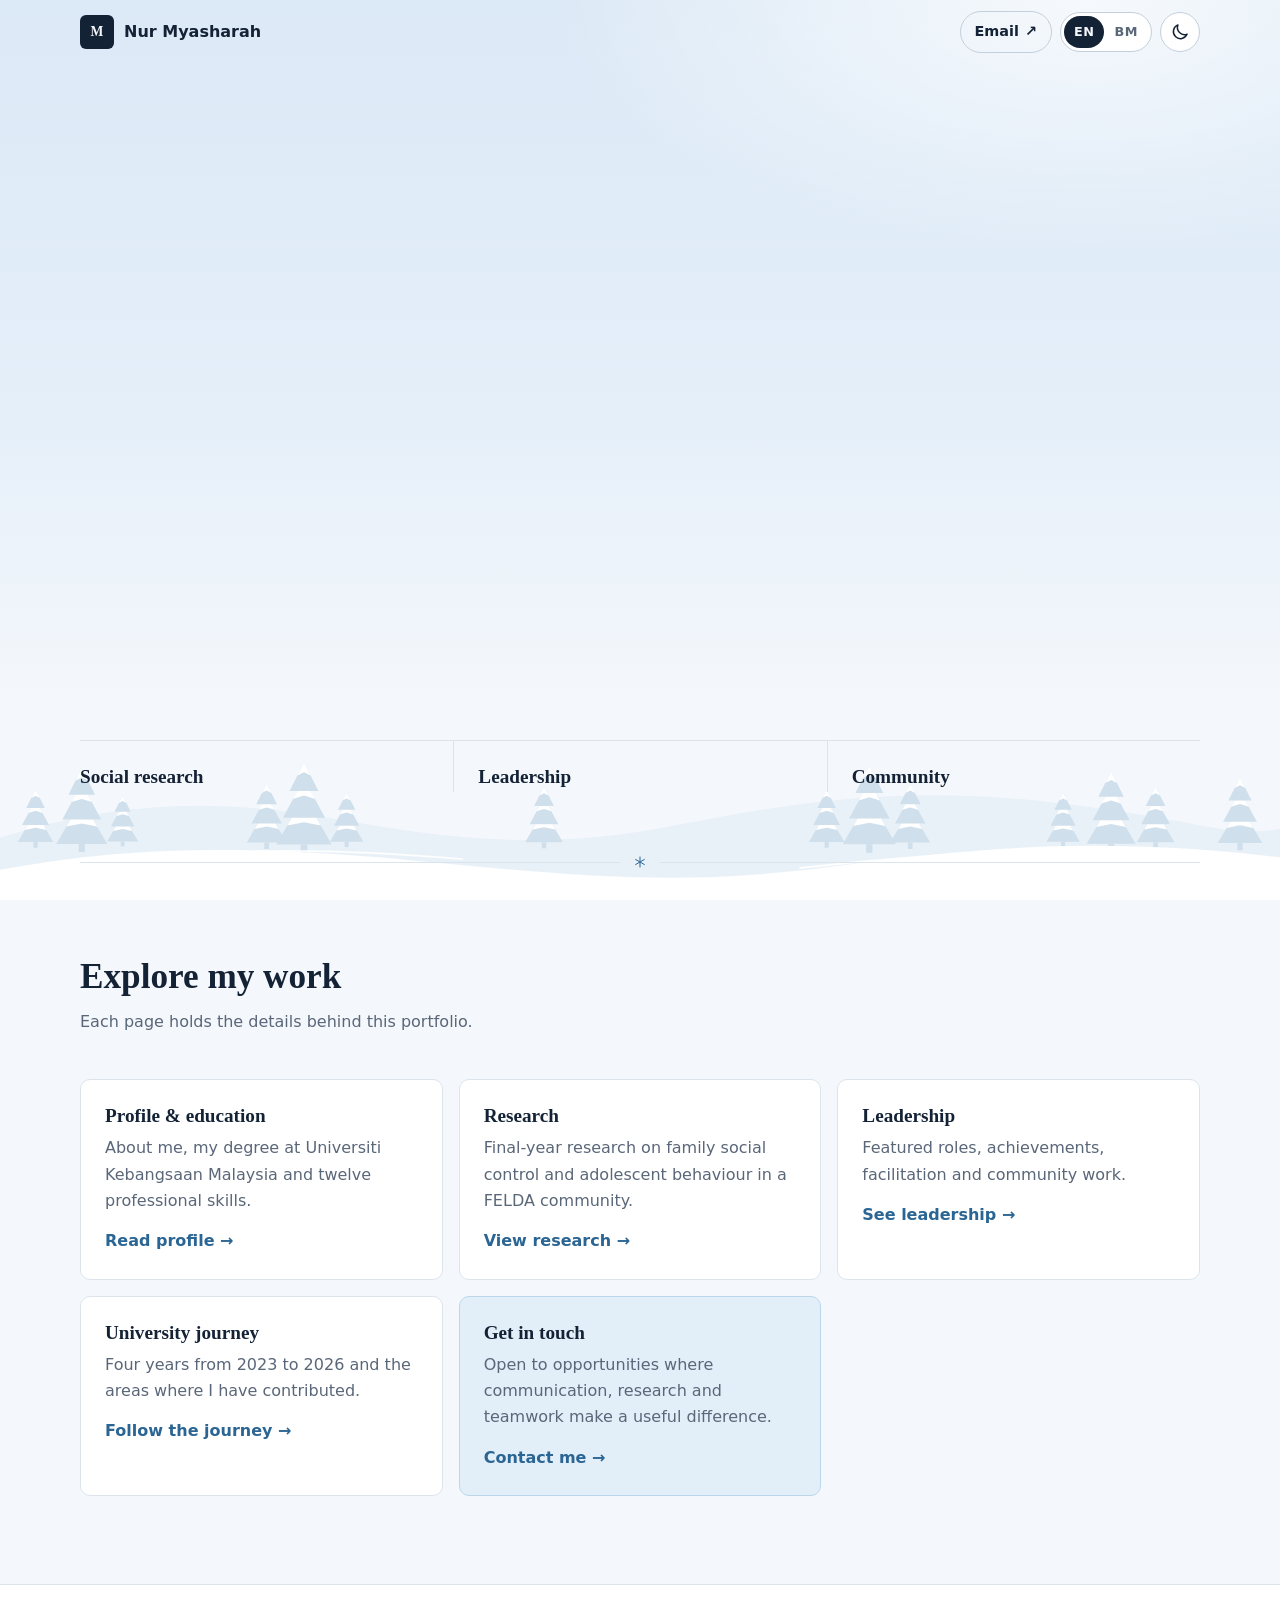
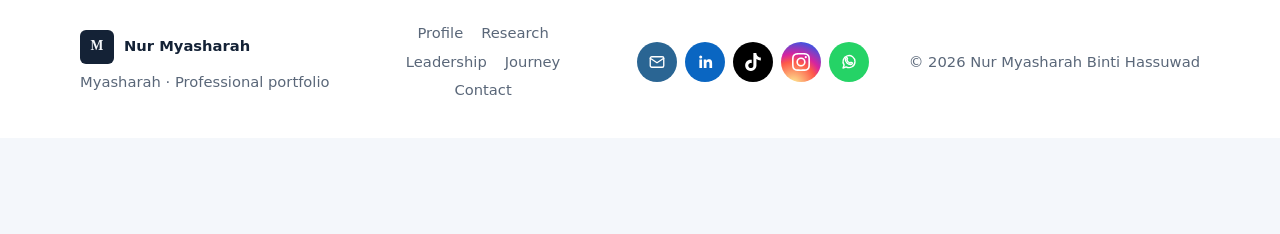
==== commit 402269d3: "Make the winter background a full scene - Icy day sky, and a night sky with stars, a moon and a soft" ====
--- a/index.html
+++ b/index.html
@@ -11,8 +11,8 @@
     <meta property="og:description" content="Nur Myasharah Binti Hassuwad’s professional portfolio — leadership, social research, community work and academic development at Universiti Kebangsaan Malaysia." />
     <meta property="og:image" content="assets/profile-myasharah.jpg" />
     <link rel="icon" href="assets/favicon.svg" type="image/svg+xml" />
-    <script src="boot.js?v=20261106-winter"></script>
-    <link rel="stylesheet" href="styles.css?v=20261106-winter" />
+    <script src="boot.js?v=20261106-scene"></script>
+    <link rel="stylesheet" href="styles.css?v=20261106-scene" />
     <title>Nur Myasharah Binti Hassuwad — Professional Portfolio</title>
   </head>
   <body class="home-page">
@@ -241,7 +241,7 @@
       </div>
     </footer>
 
-    <script type="module" src="app.js?v=20261106-winter"></script>
-    <script type="module" src="winter-ambience.js?v=20261106-winter"></script>
+    <script type="module" src="app.js?v=20261106-scene"></script>
+    <script type="module" src="winter-ambience.js?v=20261106-scene"></script>
   </body>
 </html>
--- a/styles.css
+++ b/styles.css
@@ -12,7 +12,7 @@
   --muted: #5a6779;
   --line: #dbe3ec;
   --line-strong: #c3cfdc;
-  --accent: #2f6f9f;
+  --accent: #2a6593;
   --accent-strong: #235a83;
   --accent-soft: #e2eef8;
   --accent-border: #bcd6ea;
@@ -30,8 +30,6 @@
   --dock-bg: rgba(255, 255, 255, 0.92);
   --dock-bg-blur: rgba(255, 255, 255, 0.78);
   --pill-bg: rgba(255, 255, 255, 0.92);
-  --flake: #b9cfe4;
-  --flake-opacity: 0.7;
   color-scheme: light;
 
   --font-body: system-ui, -apple-system, "Segoe UI", Roboto, "Helvetica Neue", Arial, sans-serif;
@@ -73,8 +71,6 @@
   --dock-bg: rgba(17, 26, 43, 0.94);
   --dock-bg-blur: rgba(17, 26, 43, 0.8);
   --pill-bg: rgba(11, 18, 32, 0.88);
-  --flake: #dbe8f6;
-  --flake-opacity: 0.45;
   --shadow: 0 1px 2px rgba(0, 0, 0, 0.35), 0 4px 16px rgba(0, 0, 0, 0.3);
   color-scheme: dark;
 }
@@ -1285,12 +1281,41 @@
 }
 
 /* A very light frost in the top-left corner of inner page heroes */
+/* Inner page heroes sit straight on the winter sky */
 .page-hero {
-  background: radial-gradient(circle at 0 0, var(--accent-soft), transparent 40%);
-}
-
-/* Falling snow (winter-ambience.js) sits behind the content */
-.snow-fall {
+  background: none;
+}
+
+/* ---------- Winter scene (winter-ambience.js) ---------- */
+/* A fixed layer behind the content: sky, aurora (night only), stars (night only), snowy hills with
+   pines, and snow falling in three depths. */
+
+:root {
+  --sky-top: #dce9f6;
+  --sky-mid: #e3eef9;
+  --sky-low: #f4f7fb;
+  --hill-far: #e9f1f8;
+  --hill-near-top: #ffffff;
+  --hill-near-low: #eef4fa;
+  --pine: #d0dfec;
+  --pine-snow: #ffffff;
+  --hill-shine: rgba(255, 255, 255, 0.9);
+}
+
+:root[data-theme="dark"] {
+  --sky-top: #040a17;
+  --sky-mid: #0a1630;
+  --sky-low: #0d1a33;
+  --hill-far: #13223c;
+  --hill-near-top: #1c2d4a;
+  --hill-near-low: #15243d;
+  --pine: #0e1a30;
+  --pine-snow: #2d4266;
+  --hill-shine: rgba(180, 210, 240, 0.18);
+}
+
+.snow-fall,
+.hub-snow {
   position: fixed;
   z-index: -1;
   inset: 0;
@@ -1298,6 +1323,86 @@
   pointer-events: none;
 }
 
+.winter-sky {
+  position: absolute;
+  inset: 0;
+  background:
+    radial-gradient(ellipse 60% 40% at 85% 0%, rgba(255, 255, 255, 0.75), transparent 70%),
+    linear-gradient(180deg, var(--sky-top) 0%, var(--sky-mid) 42%, var(--sky-low) 78%);
+}
+
+:root[data-theme="dark"] .winter-sky {
+  background:
+    radial-gradient(circle at 82% 12%, rgba(220, 235, 255, 0.16) 0 2.2rem, transparent 2.3rem),
+    radial-gradient(circle at 82% 12%, rgba(160, 200, 255, 0.1), transparent 9rem),
+    linear-gradient(180deg, var(--sky-top) 0%, var(--sky-mid) 45%, var(--sky-low) 80%);
+}
+
+/* Aurora ribbons: night only, very soft */
+.winter-aurora {
+  position: absolute;
+  inset: -10% -10% 45%;
+  display: none;
+  background:
+    radial-gradient(ellipse 45% 30% at 25% 35%, rgba(80, 210, 175, 0.16), transparent 70%),
+    radial-gradient(ellipse 40% 26% at 60% 22%, rgba(110, 150, 255, 0.14), transparent 70%),
+    radial-gradient(ellipse 30% 22% at 80% 40%, rgba(150, 110, 230, 0.1), transparent 70%);
+  animation: aurora-drift 18s ease-in-out infinite alternate;
+  will-change: transform;
+}
+
+:root[data-theme="dark"] .winter-aurora {
+  display: block;
+}
+
+@keyframes aurora-drift {
+  from { transform: translate3d(-3%, 0, 0) scaleY(1); }
+  to { transform: translate3d(3%, 2%, 0) scaleY(1.12); }
+}
+
+.winter-stars {
+  position: absolute;
+  inset: 0 0 auto;
+  display: none;
+  width: 100%;
+  height: 100%;
+  fill: #e8f1ff;
+}
+
+:root[data-theme="dark"] .winter-stars {
+  display: block;
+}
+
+.winter-stars .twinkle {
+  animation: twinkle 4s ease-in-out var(--twinkle-delay, 0s) infinite alternate;
+}
+
+@keyframes twinkle {
+  from { opacity: 1; }
+  to { opacity: 0.25; }
+}
+
+.winter-hills {
+  position: absolute;
+  left: 0;
+  bottom: 0;
+  width: 100%;
+  height: clamp(110px, 20vh, 210px);
+}
+
+.hill-far { fill: var(--hill-far); }
+.pine { fill: var(--pine); }
+.pine-snow { fill: var(--pine-snow); }
+.hill-near { fill: var(--hill-near-top); }
+
+.hill-shine {
+  fill: none;
+  stroke: var(--hill-shine);
+  stroke-width: 2;
+  stroke-linecap: round;
+}
+
+/* Falling snow */
 .flake {
   position: absolute;
   top: -40px;
@@ -1312,16 +1417,32 @@
   display: block;
   width: 100%;
   height: 100%;
-  opacity: var(--flake-opacity);
   fill: var(--flake);
   stroke: var(--flake);
   animation: snow-sway var(--flake-sway) ease-in-out var(--flake-delay) infinite alternate;
   will-change: transform;
 }
 
-.flake-dim svg {
-  opacity: calc(var(--flake-opacity) * 0.8);
-}
+.flake-far svg { opacity: 0.55; }
+.flake-mid svg { opacity: 0.8; }
+.flake-near svg { opacity: 0.95; }
+
+:root {
+  --flake: #ffffff;
+}
+
+/* On the pale day sky white flakes need a faint blue edge to show */
+:root:not([data-theme="dark"]) .flake svg {
+  filter: drop-shadow(0 0 1px rgba(42, 101, 147, 0.7)) drop-shadow(0 1px 3px rgba(42, 101, 147, 0.25));
+}
+
+:root[data-theme="dark"] {
+  --flake: #e6f0fb;
+}
+
+:root[data-theme="dark"] .flake-far svg { opacity: 0.4; }
+:root[data-theme="dark"] .flake-mid svg { opacity: 0.6; }
+:root[data-theme="dark"] .flake-near svg { opacity: 0.75; }
 
 @keyframes snow-fall {
   from { transform: translate3d(0, 0, 0); }
@@ -1331,6 +1452,43 @@
 @keyframes snow-sway {
   from { transform: translateX(-10px) rotate(0deg); }
   to { transform: translateX(10px) rotate(60deg); }
+}
+
+/* The link page has its own copy of the sky so it feels like the same winter */
+.hub {
+  isolation: isolate;
+  background:
+    radial-gradient(circle at 50% 0%, rgba(255, 255, 255, 0.6), transparent 55%),
+    linear-gradient(180deg, var(--sky-top) 0%, var(--sky-mid) 50%, var(--sky-low) 100%);
+}
+
+:root[data-theme="dark"] .hub {
+  background:
+    radial-gradient(ellipse 50% 30% at 30% 10%, rgba(80, 210, 175, 0.14), transparent 70%),
+    radial-gradient(ellipse 45% 28% at 70% 5%, rgba(110, 150, 255, 0.14), transparent 70%),
+    linear-gradient(180deg, var(--sky-top) 0%, var(--sky-mid) 50%, var(--sky-low) 100%);
+}
+
+.hub-snow {
+  position: absolute;
+}
+
+.hello {
+  background: linear-gradient(180deg, var(--sky-top), var(--sky-low));
+}
+
+.hello::after {
+  background: var(--sky-low);
+}
+
+/* Tinted bands let the scene glow through instead of hiding it */
+.section-soft {
+  background: color-mix(in srgb, var(--soft) 62%, transparent);
+  border-color: color-mix(in srgb, var(--line) 70%, transparent);
+}
+
+.page-hero {
+  border-bottom-color: color-mix(in srgb, var(--line) 70%, transparent);
 }
 
 /* Content sits above the snow */
@@ -2166,10 +2324,6 @@
     transition-duration: 0.01ms !important;
     animation-duration: 0.01ms !important;
     animation-delay: 0s !important;
-  }
-
-  .snow-fall {
-    display: none;
   }
 
   .hello {
